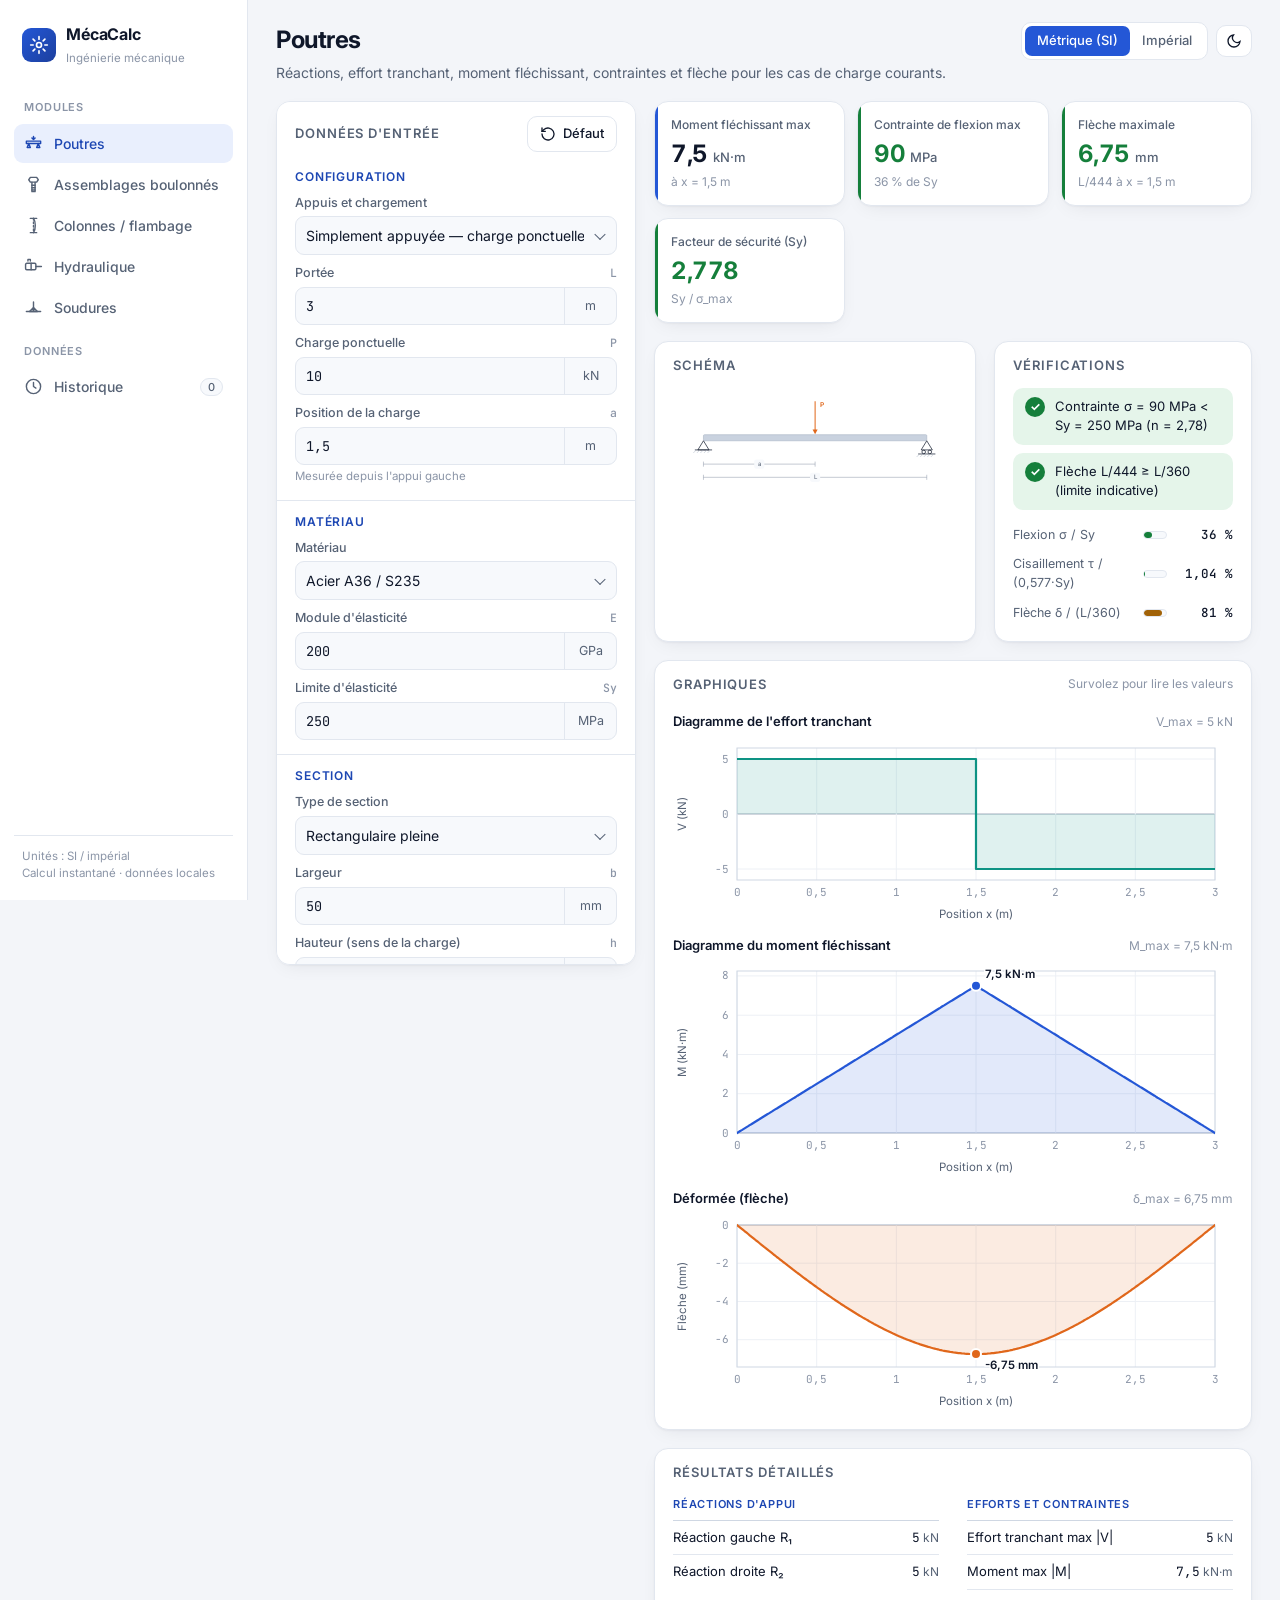
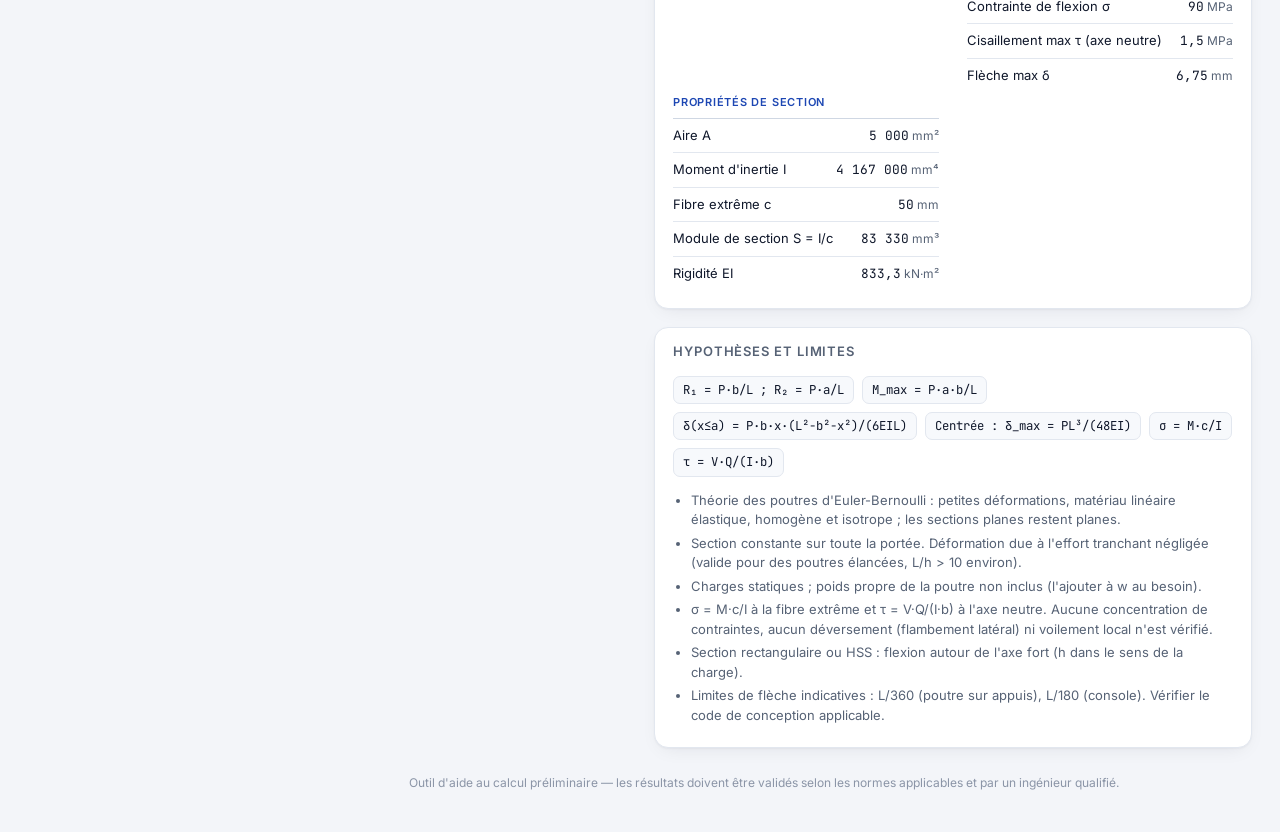
==== calculateur-mecanique/index.html @ 98b1b9cf "Ajoute MécaCalc : calculateur d'ingénierie mécanique tout-en-un Page HTML autonome avec cinq modules" ====
<!doctype html>
<html lang="fr">
<head>
<meta charset="utf-8">
<meta name="viewport" content="width=device-width,initial-scale=1">
<title>MécaCalc — Calculateur d'ingénierie mécanique</title>
<meta name="description" content="Calculateurs d'ingénierie mécanique : poutres, assemblages boulonnés, flambage, hydraulique et soudures.">
<link rel="preconnect" href="https://fonts.googleapis.com">
<link rel="preconnect" href="https://fonts.gstatic.com" crossorigin>
<link href="https://fonts.googleapis.com/css2?family=Inter:wght@400;500;600;700&family=JetBrains+Mono:wght@400;500&display=swap" rel="stylesheet">
<style>
:root{
  --bg:#f3f5f9; --panel:#ffffff; --panel2:#f7f9fc; --border:#e2e7ef; --border2:#cfd7e3;
  --text:#0f172a; --muted:#566275; --faint:#8b95a7;
  --accent:#2457d6; --accent-soft:#e9effd; --accent-text:#1d47b3;
  --c1:#2457d6; --c2:#e0671b; --c3:#0e9384; --c4:#8b5cf6;
  --ok:#157f3b; --ok-soft:#e5f5ea; --warn:#a16207; --warn-soft:#fdf4dc; --bad:#c62828; --bad-soft:#fdeaea;
  --grid:#edf0f5; --axis:#a3adbd; --steel:#c9d2df; --steel2:#aab5c6; --weld:#e0671b;
  --shadow:0 1px 2px rgba(15,23,42,.04),0 6px 20px -8px rgba(15,23,42,.10);
  --radius:14px;
  --mono:"JetBrains Mono",ui-monospace,SFMono-Regular,Menlo,Consolas,monospace;
  color-scheme:light;
}
@media (prefers-color-scheme:dark){
  :root:not([data-theme="light"]){
    --bg:#0c1118; --panel:#131a24; --panel2:#18212d; --border:#233041; --border2:#2f3e52;
    --text:#e6ebf2; --muted:#9aa7b8; --faint:#6d7a8c;
    --accent:#6f9bff; --accent-soft:#1b2a45; --accent-text:#9dbbff;
    --c1:#6f9bff; --c2:#ff9950; --c3:#34c6b2; --c4:#b69bff;
    --ok:#4ccf7c; --ok-soft:#12291c; --warn:#f2bf4a; --warn-soft:#2c2412; --bad:#ff6b6b; --bad-soft:#2f1618;
    --grid:#1e2835; --axis:#4a5a70; --steel:#3b4a5e; --steel2:#56677e; --weld:#ff9950;
    --shadow:0 1px 2px rgba(0,0,0,.3),0 8px 24px -10px rgba(0,0,0,.5);
    color-scheme:dark;
  }
}
:root[data-theme="dark"]{
  --bg:#0c1118; --panel:#131a24; --panel2:#18212d; --border:#233041; --border2:#2f3e52;
  --text:#e6ebf2; --muted:#9aa7b8; --faint:#6d7a8c;
  --accent:#6f9bff; --accent-soft:#1b2a45; --accent-text:#9dbbff;
  --c1:#6f9bff; --c2:#ff9950; --c3:#34c6b2; --c4:#b69bff;
  --ok:#4ccf7c; --ok-soft:#12291c; --warn:#f2bf4a; --warn-soft:#2c2412; --bad:#ff6b6b; --bad-soft:#2f1618;
  --grid:#1e2835; --axis:#4a5a70; --steel:#3b4a5e; --steel2:#56677e; --weld:#ff9950;
  --shadow:0 1px 2px rgba(0,0,0,.3),0 8px 24px -10px rgba(0,0,0,.5);
  color-scheme:dark;
}
*{box-sizing:border-box}
html,body{margin:0}
body{background:var(--bg);color:var(--text);font:14px/1.5 Inter,system-ui,-apple-system,"Segoe UI",Roboto,sans-serif;-webkit-font-smoothing:antialiased}
button,select,input{font:inherit;color:inherit}
sup{font-size:.7em;line-height:0}

/* ---------- Layout ---------- */
.app{display:grid;grid-template-columns:248px 1fr;min-height:100vh}
.side{position:sticky;top:0;height:100vh;display:flex;flex-direction:column;background:var(--panel);border-right:1px solid var(--border);padding:18px 14px}
.brand{display:flex;align-items:center;gap:10px;padding:4px 8px 18px}
.brand-logo{width:34px;height:34px;border-radius:9px;background:linear-gradient(135deg,var(--accent),#1c3f9e);display:grid;place-items:center;color:#fff;flex:none}
.brand b{display:block;font-size:16px;letter-spacing:-.01em}
.brand small{color:var(--faint);font-size:11.5px}
.nav{display:flex;flex-direction:column;gap:2px}
.nav-lbl{font-size:11px;font-weight:600;text-transform:uppercase;letter-spacing:.08em;color:var(--faint);padding:14px 10px 6px}
.nav button{display:flex;align-items:center;gap:11px;width:100%;border:0;background:none;padding:9px 10px;border-radius:9px;cursor:pointer;color:var(--muted);font-weight:500;text-align:left}
.nav button:hover{background:var(--panel2);color:var(--text)}
.nav button.on{background:var(--accent-soft);color:var(--accent-text)}
.nav button svg{flex:none;width:19px;height:19px}
.nav .badge{margin-left:auto;font-size:11px;background:var(--panel2);border:1px solid var(--border);border-radius:99px;padding:0 7px;color:var(--muted)}
.side-foot{margin-top:auto;padding:12px 8px 0;border-top:1px solid var(--border);font-size:11.5px;color:var(--faint)}

main{min-width:0;padding:22px 28px 40px}
.top{display:flex;align-items:flex-start;justify-content:space-between;gap:16px;margin-bottom:18px}
.top h1{margin:0;font-size:24px;letter-spacing:-.02em;font-weight:700}
.top p{margin:4px 0 0;color:var(--muted);max-width:720px}
.top-actions{display:flex;gap:8px;align-items:center;flex-wrap:wrap;justify-content:flex-end}
.seg{display:inline-flex;background:var(--panel);border:1px solid var(--border);border-radius:10px;padding:3px}
.seg button{border:0;background:none;padding:5px 12px;border-radius:7px;cursor:pointer;color:var(--muted);font-weight:500;font-size:13px}
.seg button.on{background:var(--accent);color:#fff}
.btn{display:inline-flex;align-items:center;gap:7px;border:1px solid var(--border);background:var(--panel);padding:7px 12px;border-radius:10px;cursor:pointer;font-weight:500;font-size:13px;white-space:nowrap}
.btn:hover{border-color:var(--border2);background:var(--panel2)}
.btn.primary{background:var(--accent);border-color:var(--accent);color:#fff}
.btn.primary:hover{filter:brightness(1.07)}
.btn.icon{padding:7px 9px}
.btn svg{width:16px;height:16px}

.layout{display:grid;grid-template-columns:minmax(300px,360px) minmax(0,1fr);gap:18px;align-items:start}
.col-in{position:sticky;top:18px}
.card{background:var(--panel);border:1px solid var(--border);border-radius:var(--radius);box-shadow:var(--shadow)}
.card-h{display:flex;align-items:center;justify-content:space-between;gap:10px;padding:14px 18px 0}
.card-h h3{margin:0;font-size:13px;text-transform:uppercase;letter-spacing:.07em;color:var(--muted);font-weight:600}
.card-b{padding:12px 18px 18px}
.stack{display:flex;flex-direction:column;gap:18px}

/* ---------- Inputs ---------- */
.inputs{max-height:calc(100vh - 36px);overflow:auto}
fieldset.grp{border:0;margin:0;padding:12px 18px 14px;border-top:1px solid var(--border)}
fieldset.grp:first-child{border-top:0}
fieldset.grp legend{float:left;width:100%;padding:0;margin:0 0 8px;font-size:12px;font-weight:600;color:var(--accent-text);text-transform:uppercase;letter-spacing:.07em}
fieldset.grp legend+*{clear:both}
.fld{display:block;margin-top:9px}
.fld .lbl{display:flex;justify-content:space-between;gap:8px;font-size:12.5px;color:var(--muted);margin-bottom:4px;font-weight:500}
.fld .sym{font-family:var(--mono);font-size:11.5px;color:var(--faint)}
.inp{display:flex;align-items:stretch;border:1px solid var(--border);border-radius:9px;background:var(--panel2);transition:border-color .12s,box-shadow .12s}
.inp:focus-within{border-color:var(--accent);box-shadow:0 0 0 3px var(--accent-soft);background:var(--panel)}
.inp.bad{border-color:var(--bad);box-shadow:0 0 0 3px var(--bad-soft)}
.inp input{flex:1;min-width:0;border:0;background:none;outline:0;padding:8px 10px;font-family:var(--mono);font-size:13.5px}
.inp .u{display:flex;align-items:center;padding:0 10px;color:var(--muted);font-size:12.5px;border-left:1px solid var(--border);white-space:nowrap;min-width:52px;justify-content:center}
.selw{position:relative}
.selw select{width:100%;appearance:none;border:1px solid var(--border);border-radius:9px;background:var(--panel2);padding:8px 32px 8px 10px;cursor:pointer;outline:0}
.selw select:focus{border-color:var(--accent);box-shadow:0 0 0 3px var(--accent-soft)}
.selw::after{content:"";position:absolute;right:13px;top:50%;width:7px;height:7px;border-right:1.6px solid var(--muted);border-bottom:1.6px solid var(--muted);transform:translateY(-70%) rotate(45deg);pointer-events:none}
.hint{display:block;font-size:11.5px;color:var(--faint);margin-top:3px}
.row2{display:grid;grid-template-columns:1fr 1fr;gap:0 10px}

/* ---------- Results ---------- */
.kpis{display:grid;grid-template-columns:repeat(auto-fit,minmax(170px,1fr));gap:12px}
.kpi{background:var(--panel);border:1px solid var(--border);border-radius:var(--radius);padding:14px 16px;box-shadow:var(--shadow);position:relative;overflow:hidden}
.kpi::before{content:"";position:absolute;left:0;top:0;bottom:0;width:3px;background:var(--accent)}
.kpi.ok::before{background:var(--ok)} .kpi.warn::before{background:var(--warn)} .kpi.bad::before{background:var(--bad)}
.kpi .kl{font-size:12px;color:var(--muted);font-weight:500}
.kpi .kv{font-size:24px;font-weight:700;letter-spacing:-.02em;margin-top:2px;font-variant-numeric:tabular-nums;white-space:nowrap}
.kpi .kv .ku{font-size:13px;font-weight:500;color:var(--muted);margin-left:5px;letter-spacing:0}
.kpi .ks{font-size:12px;color:var(--faint);margin-top:1px}
.kpi.ok .kv{color:var(--ok)} .kpi.warn .kv{color:var(--warn)} .kpi.bad .kv{color:var(--bad)}

.checks{display:flex;flex-direction:column;gap:8px}
.chk{display:flex;gap:10px;align-items:flex-start;padding:9px 12px;border-radius:10px;font-size:13px}
.chk .dot{flex:none;width:20px;height:20px;border-radius:50%;display:grid;place-items:center;color:#fff;font-size:12px;font-weight:700;margin-top:0}
.chk.ok{background:var(--ok-soft)} .chk.ok .dot{background:var(--ok)}
.chk.warn{background:var(--warn-soft)} .chk.warn .dot{background:var(--warn)}
.chk.bad{background:var(--bad-soft)} .chk.bad .dot{background:var(--bad)}
.chk.info{background:var(--accent-soft)} .chk.info .dot{background:var(--accent)}
.chk b{font-weight:600}

.util{display:flex;flex-direction:column;gap:11px;margin-top:4px}
.ut-row{display:grid;grid-template-columns:minmax(120px,1fr) 2fr 56px;gap:10px;align-items:center;font-size:12.5px}
.ut-row .ul{color:var(--muted)}
.ut-bar{height:8px;background:var(--panel2);border:1px solid var(--border);border-radius:99px;overflow:hidden;position:relative}
.ut-bar i{position:absolute;left:0;top:0;bottom:0;border-radius:99px;background:var(--ok)}
.ut-bar i.warn{background:var(--warn)} .ut-bar i.bad{background:var(--bad)}
.ut-row .uv{text-align:right;font-family:var(--mono);font-weight:500}

.grid2{display:grid;grid-template-columns:minmax(0,1.25fr) minmax(0,1fr);gap:18px}
.schem svg{width:100%;height:auto;display:block}
.sk-steel{fill:var(--steel);stroke:var(--steel2);stroke-width:1.2}
.sk-line{stroke:var(--text);stroke-width:1.4;fill:none}
.sk-thin{stroke:var(--muted);stroke-width:1;fill:none}
.sk-dim{stroke:var(--faint);stroke-width:1;fill:none}
.sk-load{stroke:var(--c2);stroke-width:2;fill:none}
.sk-loadf{fill:var(--c2)}
.sk-acc{stroke:var(--c1);stroke-width:2;fill:none}
.sk-weld{fill:var(--weld);fill-opacity:.85;stroke:var(--weld)}
.sk-txt{fill:var(--text);font-size:13px;font-family:Inter,system-ui,sans-serif}
.sk-txt.m{fill:var(--muted);font-size:12px}
.sk-txt.l{fill:var(--c2);font-weight:600}
.sk-bg{fill:var(--panel2)}
.sk-hatch{stroke:var(--steel2);stroke-width:1}
.sk-oil{fill:var(--c1);fill-opacity:.14}

table.dt{width:100%;border-collapse:collapse;font-size:13px}
table.dt td{padding:7px 0;border-bottom:1px solid var(--border)}
table.dt tr:last-child td{border-bottom:0}
table.dt td:last-child{text-align:right;font-family:var(--mono);font-size:12.8px;white-space:nowrap}
table.dt td .u{color:var(--muted);font-family:Inter,system-ui,sans-serif;font-size:12px;margin-left:3px}
table.dt td small{display:block;color:var(--faint);font-size:11.5px;font-family:Inter,system-ui,sans-serif}
table.dt .th td{padding-top:14px;font-size:11px;text-transform:uppercase;letter-spacing:.07em;color:var(--accent-text);font-weight:600;border-bottom:1px solid var(--border2)}
table.dt .th:first-child td{padding-top:2px}
.tables{display:grid;grid-template-columns:repeat(auto-fit,minmax(260px,1fr));gap:0 28px;align-items:start}
table.dt .th td{text-align:left;font-family:Inter,system-ui,sans-serif}

.charts{display:grid;grid-template-columns:1fr;gap:6px}
.chart-t{font-size:13px;font-weight:600;margin:6px 0 2px;display:flex;justify-content:space-between;gap:10px;align-items:baseline;flex-wrap:wrap}
.chart-t span{font-weight:400;color:var(--faint);font-size:12px}
.chart{position:relative;width:100%}
.chart svg{display:block;overflow:visible}
.chart .grid{stroke:var(--grid);stroke-width:1}
.chart .zero{stroke:var(--axis);stroke-width:1}
.chart .frame{stroke:var(--border2);fill:none}
.chart .tk{fill:var(--faint);font-size:11px;font-family:var(--mono)}
.chart .al{fill:var(--muted);font-size:11.5px}
.chart .ln{fill:none;stroke-width:2.2;stroke-linejoin:round;stroke-linecap:round}
.chart .ar{stroke:none;opacity:.13}
.chart .hl{stroke-width:1.3;stroke-dasharray:5 4;fill:none}
.chart .hlt{font-size:11px;font-weight:500}
.chart .mk{stroke:var(--panel);stroke-width:2}
.chart .mkt{font-size:11.5px;font-weight:600;fill:var(--text);paint-order:stroke;stroke:var(--panel);stroke-width:3px}
.chart .hov-x{stroke:var(--axis);stroke-width:1;stroke-dasharray:3 3;display:none}
.chart .hov-dot{stroke:var(--panel);stroke-width:2;display:none}
.chart .tip{position:absolute;pointer-events:none;background:var(--panel);border:1px solid var(--border2);box-shadow:var(--shadow);border-radius:9px;padding:7px 10px;font-size:12px;display:none;white-space:nowrap;z-index:5}
.chart .tip b{font-family:var(--mono);font-weight:500}
.chart .tip .sw{display:inline-block;width:9px;height:9px;border-radius:2px;margin-right:6px;vertical-align:-1px}
.legend{display:flex;gap:14px;flex-wrap:wrap;font-size:12px;color:var(--muted);margin:2px 0 0}
.legend i{display:inline-block;width:14px;height:3px;border-radius:2px;margin-right:6px;vertical-align:3px}
.legend i.d{background:none!important;border-top:2px dashed;height:0}

.notes{margin:0;padding-left:18px;color:var(--muted);font-size:13px}
.notes li{margin:4px 0}
.formulas{display:flex;flex-wrap:wrap;gap:8px;margin:2px 0 14px}
.formulas code{font-family:var(--mono);font-size:12.3px;background:var(--panel2);border:1px solid var(--border);padding:4px 9px;border-radius:7px}
.err{padding:14px 18px;border-radius:var(--radius);background:var(--bad-soft);color:var(--bad);border:1px solid var(--bad);font-weight:500}
.err ul{margin:4px 0 0;padding-left:18px;font-weight:400}

/* ---------- History ---------- */
.hist-tools{display:flex;gap:8px;flex-wrap:wrap;align-items:center;margin-bottom:14px}
.hist-tools .selw{min-width:200px}
.hist{display:flex;flex-direction:column;gap:10px}
.he{display:grid;grid-template-columns:auto 1fr auto;gap:14px;align-items:center;padding:14px 16px}
.he .tag{font-size:11.5px;font-weight:600;padding:4px 9px;border-radius:99px;background:var(--accent-soft);color:var(--accent-text);white-space:nowrap}
.he .when{font-size:12px;color:var(--faint)}
.he .sum{display:flex;flex-wrap:wrap;gap:4px 16px;font-size:12.8px;margin-top:3px}
.he .sum span{color:var(--muted)}
.he .sum b{font-family:var(--mono);font-weight:500;color:var(--text)}
.he .acts{display:flex;gap:6px}
.empty{text-align:center;padding:48px 20px;color:var(--muted)}
.empty svg{width:40px;height:40px;color:var(--faint);margin-bottom:8px}

.toast{position:fixed;bottom:22px;left:50%;transform:translate(-50%,20px);background:var(--text);color:var(--bg);padding:10px 16px;border-radius:10px;font-weight:500;opacity:0;transition:.2s;pointer-events:none;z-index:50;max-width:calc(100vw - 32px)}
.toast.on{opacity:1;transform:translate(-50%,0)}
.foot{margin-top:26px;font-size:12px;color:var(--faint);text-align:center}

/* ---------- Responsive ---------- */
@media (max-width:1180px){ .grid2{grid-template-columns:1fr} }
@media (max-width:980px){
  .layout{grid-template-columns:1fr}
  .col-in{position:static}
  .inputs{max-height:none}
}
@media (max-width:780px){
  .app{grid-template-columns:1fr}
  .side{position:sticky;top:0;height:auto;z-index:20;flex-direction:row;align-items:center;padding:8px 12px;gap:8px;border-right:0;border-bottom:1px solid var(--border);overflow-x:auto}
  .brand{padding:0 6px 0 0}
  .brand div{display:none}
  .nav{flex-direction:row}
  .nav-lbl,.side-foot{display:none}
  .nav button{padding:7px 10px;white-space:nowrap}
  main{padding:16px 16px 32px}
  .top{flex-direction:column}
  .top-actions{justify-content:flex-start}
  .top h1{font-size:20px}
  .kpi .kv{font-size:20px}
  .he{grid-template-columns:1fr}
  .ut-row{grid-template-columns:1fr 1.4fr 50px}
}
@media print{
  .side,.top-actions,.col-in .card-h .btn{display:none}
  .app{grid-template-columns:1fr} .layout{grid-template-columns:1fr} .col-in{position:static}
  .inputs{max-height:none}
  body{background:#fff}
}
</style>
</head>
<body>
<div class="app">
  <aside class="side">
    <div class="brand">
      <div class="brand-logo"><svg width="20" height="20" viewBox="0 0 24 24" fill="none" stroke="currentColor" stroke-width="2" stroke-linecap="round" stroke-linejoin="round"><circle cx="12" cy="12" r="3"/><path d="M12 2v3M12 19v3M4.9 4.9l2.1 2.1M17 17l2.1 2.1M2 12h3M19 12h3M4.9 19.1 7 17M17 7l2.1-2.1"/></svg></div>
      <div><b>MécaCalc</b><small>Ingénierie mécanique</small></div>
    </div>
    <nav class="nav" id="nav"></nav>
    <div class="side-foot">Unités : SI / impérial<br>Calcul instantané · données locales</div>
  </aside>
  <main>
    <header class="top">
      <div><h1 id="title"></h1><p id="desc"></p></div>
      <div class="top-actions">
        <div class="seg" id="units" role="group" aria-label="Système d'unités">
          <button data-u="si">Métrique (SI)</button><button data-u="imp">Impérial</button>
        </div>
        <button class="btn icon" id="theme" title="Changer de thème" aria-label="Changer de thème"><svg viewBox="0 0 24 24" fill="none" stroke="currentColor" stroke-width="2" stroke-linecap="round"><path d="M21 12.8A9 9 0 1 1 11.2 3a7 7 0 0 0 9.8 9.8z"/></svg></button>
      </div>
    </header>
    <section id="view"></section>
    <div class="foot">Outil d'aide au calcul préliminaire — les résultats doivent être validés selon les normes applicables et par un ingénieur qualifié.</div>
  </main>
</div>
<div class="toast" id="toast"></div>

<script>
'use strict';
/* =========================================================================
   Utilitaires
   ========================================================================= */
const $ = (s, r = document) => r.querySelector(s);
const PI = Math.PI;
const store = {
  get(k, d) { try { const v = localStorage.getItem(k); return v == null ? d : JSON.parse(v); } catch (e) { return d; } },
  set(k, v) { try { localStorage.setItem(k, JSON.stringify(v)); } catch (e) { /* stockage indisponible */ } }
};
const esc = s => String(s).replace(/[&<>"]/g, c => ({ '&': '&amp;', '<': '&lt;', '>': '&gt;', '"': '&quot;' }[c]));

/* Quantités : [libellé, facteur vers SI] */
const Q = {
  len:     { si: ['m', 1],          imp: ['ft', 0.3048] },
  dim:     { si: ['mm', 1e-3],      imp: ['in', 0.0254] },
  force:   { si: ['kN', 1e3],       imp: ['lbf', 4.4482216] },
  dload:   { si: ['kN/m', 1e3],     imp: ['lbf/ft', 14.593903] },
  mod:     { si: ['GPa', 1e9],      imp: ['ksi', 6894757.3] },
  stress:  { si: ['MPa', 1e6],      imp: ['ksi', 6894757.3] },
  inertia: { si: ['mm⁴', 1e-12],    imp: ['in⁴', 4.1623143e-7] },
  area:    { si: ['mm²', 1e-6],     imp: ['in²', 6.4516e-4] },
  secmod:  { si: ['mm³', 1e-9],     imp: ['in³', 1.6387064e-5] },
  moment:  { si: ['kN·m', 1e3],     imp: ['lbf·ft', 1.3558179] },
  torque:  { si: ['N·m', 1],        imp: ['lbf·ft', 1.3558179] },
  press:   { si: ['bar', 1e5],      imp: ['psi', 6894.7573] },
  flow:    { si: ['L/min', 1/60000], imp: ['gpm', 6.3090196e-5] },
  speed:   { si: ['mm/s', 1e-3],    imp: ['in/s', 0.0254] },
  power:   { si: ['kW', 1e3],       imp: ['hp', 745.69987] },
  vol:     { si: ['L', 1e-3],       imp: ['gal', 3.7854118e-3] },
  stiff:   { si: ['kN/mm', 1e6],    imp: ['lbf/in', 175.12685] },
  time:    { si: ['s', 1],          imp: ['s', 1] },
  pct:     { si: ['%', 0.01],       imp: ['%', 0.01] },
  none:    { si: ['', 1],           imp: ['', 1] }
};
let SYS = store.get('mc.units', 'si') === 'imp' ? 'imp' : 'si';
const unit = q => Q[q || 'none'][SYS][0];
const conv = (v, q) => v / Q[q || 'none'][SYS][1];

const nfCache = {};
const nf = sig => nfCache[sig] || (nfCache[sig] = new Intl.NumberFormat('fr-CA', { maximumSignificantDigits: sig }));
function fmtNum(v, sig = 4) {
  if (v == null || !isFinite(v)) return '—';
  const a = Math.abs(v);
  if (a !== 0 && (a < 1e-3 || a >= 1e9)) {
    const e = Math.floor(Math.log10(a));
    return nf(sig).format(v / Math.pow(10, e)) + ' × 10<sup>' + e + '</sup>';
  }
  return nf(sig).format(v);
}
const valHTML = (v, q) => typeof v === 'string' ? v : `${fmtNum(conv(v, q))}${unit(q) ? `<span class="u">${unit(q)}</span>` : ''}`;
const valTxt = (v, q) => typeof v === 'string' ? v : `${fmtNum(conv(v, q)).replace(/<\/?sup>/g, '').replace(' × 10', 'e')} ${unit(q)}`.trim();
function dispVal(v, q) {
  if (v == null || !isFinite(v)) return '';
  return String(parseFloat(conv(v, q).toPrecision(6))).replace('.', ',');
}
const tone = (ratio) => ratio < 0.8 ? 'ok' : ratio <= 1 ? 'warn' : 'bad';     // utilisation
const sfTone = (sf, target = 1.5) => sf >= target ? 'ok' : sf >= 1 ? 'warn' : 'bad'; // facteur de sécurité
function toast(msg) {
  const t = $('#toast'); t.textContent = msg; t.classList.add('on');
  clearTimeout(toast._t); toast._t = setTimeout(() => t.classList.remove('on'), 2200);
}
function bisect(f, lo, hi, it = 80) { // f croissante ou décroissante, racine de f = 0
  let flo = f(lo);
  for (let i = 0; i < it; i++) { const mid = Math.sqrt(lo * hi); const fm = f(mid); if ((fm > 0) === (flo > 0)) { lo = mid; flo = fm; } else hi = mid; }
  return Math.sqrt(lo * hi);
}

/* =========================================================================
   Graphiques SVG (sans dépendance)
   ========================================================================= */
let clipId = 0;
function niceStep(r, n) {
  if (!(r > 0)) return 1;
  const raw = r / n, mag = Math.pow(10, Math.floor(Math.log10(raw))), f = raw / mag;
  return (f < 1.5 ? 1 : f < 3 ? 2 : f < 7 ? 5 : 10) * mag;
}
function tickFmt(v, step) {
  const dec = Math.max(0, Math.min(8, -Math.floor(Math.log10(step) + 1e-9)));
  if (Math.abs(v) < step * 1e-6) v = 0;
  return new Intl.NumberFormat('fr-CA', { maximumFractionDigits: dec }).format(v);
}
function chart(host, o) {
  host._o = o; drawChart(host);
  if (!host._ro && window.ResizeObserver) {
    let w = host.clientWidth;
    host._ro = new ResizeObserver(() => { if (Math.abs(host.clientWidth - w) > 2) { w = host.clientWidth; drawChart(host); } });
    host._ro.observe(host);
  }
}
function drawChart(host) {
  const o = host._o; if (!o) return;
  const W = Math.max(280, Math.floor(host.clientWidth || 600)), H = o.height || 230;
  const m = { l: 64, r: 18, t: 14, b: 44 }, pw = W - m.l - m.r, ph = H - m.t - m.b;
  let x0 = Infinity, x1 = -Infinity, y0 = Infinity, y1 = -Infinity;
  const acc = (x, y) => {
    if (isFinite(x)) { x0 = Math.min(x0, x); x1 = Math.max(x1, x); }
    if (isFinite(y)) { y0 = Math.min(y0, y); y1 = Math.max(y1, y); }
  };
  o.series.forEach(s => s.x.forEach((x, i) => { if (isFinite(s.y[i])) acc(x, s.y[i]); }));
  (o.markers || []).forEach(p => acc(p.x, p.y));
  (o.hlines || []).forEach(h => acc(NaN, h.y));
  if (o.yZero) { y0 = Math.min(y0, 0); y1 = Math.max(y1, 0); }
  if (o.xMin != null) x0 = o.xMin; if (o.xMax != null) x1 = o.xMax;
  if (o.yMin != null) y0 = o.yMin; if (o.yMax != null) y1 = o.yMax;
  if (!isFinite(x0)) { x0 = 0; x1 = 1; }
  if (!isFinite(y0)) { y0 = 0; y1 = 1; }
  if (x1 - x0 <= 0) x1 = x0 + 1;
  if (y1 - y0 <= Math.abs(y1) * 1e-9 + 1e-300) { const d = Math.abs(y1) || 1; y0 -= d * .5; y1 += d * .5; }
  const yr = y1 - y0;
  if (o.yMax == null && y1 !== 0) y1 += yr * .1;
  if (o.yMin == null && y0 !== 0) y0 -= yr * .1;
  const X = x => m.l + (x - x0) / (x1 - x0) * pw, Y = y => m.t + (y1 - y) / (y1 - y0) * ph;
  const cid = 'cp' + (++clipId);
  let g = `<svg width="${W}" height="${H}" viewBox="0 0 ${W} ${H}" role="img" aria-label="${esc(o.title || 'Graphique')}"><defs><clipPath id="${cid}"><rect x="${m.l}" y="${m.t - 2}" width="${pw}" height="${ph + 4}"/></clipPath></defs>`;
  const ys = niceStep(y1 - y0, Math.max(3, Math.round(ph / 42)));
  for (let v = Math.ceil(y0 / ys) * ys; v <= y1 + ys * 1e-9; v += ys) {
    const yy = Y(v).toFixed(1);
    g += `<line class="${Math.abs(v) < ys * 1e-6 ? 'zero' : 'grid'}" x1="${m.l}" x2="${m.l + pw}" y1="${yy}" y2="${yy}"/><text class="tk" x="${m.l - 8}" y="${yy}" dy="3.5" text-anchor="end">${tickFmt(v, ys)}</text>`;
  }
  const xs = niceStep(x1 - x0, Math.max(3, Math.round(pw / 90)));
  for (let v = Math.ceil(x0 / xs) * xs; v <= x1 + xs * 1e-9; v += xs) {
    const xx = X(v).toFixed(1);
    g += `<line class="grid" x1="${xx}" x2="${xx}" y1="${m.t}" y2="${m.t + ph}"/><text class="tk" x="${xx}" y="${m.t + ph + 16}" text-anchor="middle">${tickFmt(v, xs)}</text>`;
  }
  g += `<rect class="frame" x="${m.l}" y="${m.t}" width="${pw}" height="${ph}"/>`;
  g += `<text class="al" x="${m.l + pw / 2}" y="${H - 6}" text-anchor="middle">${esc(o.xLabel || '')}</text>`;
  g += `<text class="al" transform="translate(13 ${m.t + ph / 2}) rotate(-90)" text-anchor="middle">${esc(o.yLabel || '')}</text>`;
  g += `<g clip-path="url(#${cid})">`;
  const yb = Math.min(Math.max(Y(0), m.t), m.t + ph);
  o.series.forEach(s => {
    let d = '', pen = false, segs = [], cur = [];
    s.x.forEach((x, i) => {
      const y = s.y[i];
      if (!isFinite(y) || !isFinite(x)) { pen = false; if (cur.length) { segs.push(cur); cur = []; } return; }
      const px = X(x).toFixed(1), py = Y(y).toFixed(1);
      d += (pen ? 'L' : 'M') + px + ' ' + py; pen = true; cur.push([px, py]);
    });
    if (cur.length) segs.push(cur);
    if (s.area) segs.forEach(sg => { g += `<path class="ar" style="fill:${s.color}" d="M${sg[0][0]} ${yb}L${sg.map(p => p.join(' ')).join('L')}L${sg[sg.length - 1][0]} ${yb}Z"/>`; });
    g += `<path class="ln" style="stroke:${s.color}${s.dash ? ';stroke-dasharray:6 5;stroke-width:1.7' : ''}" d="${d}"/>`;
  });
  (o.hlines || []).forEach(h => {
    const yy = Y(h.y).toFixed(1);
    g += `<line class="hl" style="stroke:${h.color}" x1="${m.l}" x2="${m.l + pw}" y1="${yy}" y2="${yy}"/><text class="hlt" style="fill:${h.color}" x="${m.l + pw - 6}" y="${yy}" dy="-5" text-anchor="end">${esc(h.label || '')}</text>`;
  });
  (o.vlines || []).forEach(h => {
    const xx = X(h.x).toFixed(1);
    g += `<line class="hl" style="stroke:${h.color}" x1="${xx}" x2="${xx}" y1="${m.t}" y2="${m.t + ph}"/><text class="hlt" style="fill:${h.color}" x="${xx}" y="${m.t + 12}" dx="5">${esc(h.label || '')}</text>`;
  });
  g += `</g>`;
  (o.markers || []).forEach(p => {
    if (!isFinite(p.x) || !isFinite(p.y)) return;
    const px = X(p.x), py = Y(p.y), right = px > m.l + pw * .7;
    g += `<circle class="mk" cx="${px.toFixed(1)}" cy="${py.toFixed(1)}" r="5" style="fill:${p.color || 'var(--text)'}"/>`;
    if (p.label) g += `<text class="mkt" x="${px.toFixed(1)}" y="${py.toFixed(1)}" dx="${right ? -9 : 9}" dy="${p.below ? 15 : -8}" text-anchor="${right ? 'end' : 'start'}">${esc(p.label)}</text>`;
  });
  g += `<line class="hov-x" y1="${m.t}" y2="${m.t + ph}"/>`;
  o.series.forEach(s => { g += `<circle class="hov-dot" r="4.5" style="fill:${s.color}"/>`; });
  g += `<rect class="hov" x="${m.l}" y="${m.t}" width="${pw}" height="${ph}" fill="transparent"/></svg>`;
  let legend = '';
  if (o.series.length > 1 || (o.hlines || []).length) {
    legend = '<div class="legend">' + o.series.map(s => `<span><i class="${s.dash ? 'd' : ''}" style="background:${s.color};border-color:${s.color}"></i>${esc(s.name)}</span>`).join('') +
      (o.hlines || []).map(h => `<span><i class="d" style="border-color:${h.color}"></i>${esc(h.label)}</span>`).join('') + '</div>';
  }
  host.innerHTML = legend + g + '<div class="tip"></div>';
  const svg = host.querySelector('svg'), tip = host.querySelector('.tip'), hx = svg.querySelector('.hov-x'), dots = svg.querySelectorAll('.hov-dot');
  const ov = svg.querySelector('.hov');
  ov.addEventListener('pointermove', e => {
    const r = svg.getBoundingClientRect(), px = e.clientX - r.left, xv = x0 + (px - m.l) / pw * (x1 - x0);
    let rows = [], xs0 = null;
    o.series.forEach((s, k) => {
      if (s.noHover) { dots[k].style.display = 'none'; return; }
      let bi = -1, bd = Infinity;
      for (let i = 0; i < s.x.length; i++) { if (!isFinite(s.y[i])) continue; const d = Math.abs(s.x[i] - xv); if (d < bd) { bd = d; bi = i; } }
      if (bi < 0 || bd > (x1 - x0) * .05) { dots[k].style.display = 'none'; return; }
      dots[k].style.display = 'block'; dots[k].setAttribute('cx', X(s.x[bi])); dots[k].setAttribute('cy', Y(s.y[bi]));
      if (xs0 == null) xs0 = s.x[bi];
      rows.push(`<div><span class="sw" style="background:${s.color}"></span>${esc(s.name)} : <b>${fmtNum(s.y[bi])}</b> ${esc(s.unit || '')}</div>`);
    });
    if (!rows.length) { tip.style.display = 'none'; hx.style.display = 'none'; return; }
    hx.style.display = 'block'; hx.setAttribute('x1', X(xs0)); hx.setAttribute('x2', X(xs0));
    tip.innerHTML = `<div style="color:var(--faint);margin-bottom:2px">${esc(o.xName || 'x')} = <b>${fmtNum(xs0)}</b> ${esc(o.xUnit || '')}</div>` + rows.join('');
    tip.style.display = 'block';
    const tw = tip.offsetWidth, legendH = svg.offsetTop;
    tip.style.left = (px + 14 + tw > W ? px - tw - 14 : px + 14) + 'px';
    tip.style.top = (legendH + m.t + 4) + 'px';
  });
  ov.addEventListener('pointerleave', () => { tip.style.display = 'none'; hx.style.display = 'none'; dots.forEach(d => d.style.display = 'none'); });
}
const linspace = (a, b, n) => Array.from({ length: n + 1 }, (_, i) => a + (b - a) * i / n);

/* =========================================================================
   Données communes : matériaux et sections
   ========================================================================= */
const MATS = {
  a36:   { n: 'Acier A36 / S235',            E: 200e9,  Sy: 250e6, Su: 400e6 },
  s355:  { n: 'Acier A572 Gr.50 / S355',     E: 200e9,  Sy: 345e6, Su: 450e6 },
  c1045: { n: 'Acier AISI 1045 étiré à froid', E: 205e9, Sy: 530e6, Su: 625e6 },
  ss304: { n: 'Inox 304 (recuit)',           E: 193e9,  Sy: 215e6, Su: 505e6 },
  al6061:{ n: 'Aluminium 6061-T6',           E: 68.9e9, Sy: 276e6, Su: 310e6 },
  ti64:  { n: 'Titane Ti-6Al-4V',            E: 114e9,  Sy: 880e6, Su: 950e6 },
  custom:{ n: 'Personnalisé' }
};
const matOpts = Object.entries(MATS).map(([k, m]) => [k, m.n]);
const matChange = (s, v) => { const m = MATS[v]; if (m && m.E) { s.E = m.E; s.Sy = m.Sy; if ('Su' in s) s.Su = m.Su; } };

function secFields(mode, d) {
  const isSec = (...k) => s => k.includes(s.sec);
  const f = [
    { id: 'sec', type: 'sel', label: 'Type de section', def: d.sec, opts: [['rect', 'Rectangulaire pleine'], ['circ', 'Circulaire pleine'], ['tube', 'Tube rond'], ['rhs', 'Tube rectangulaire (HSS)'], ['custom', 'Propriétés personnalisées']] },
    { id: 'b', label: 'Largeur', sym: 'b', q: 'dim', def: d.b, when: isSec('rect', 'rhs') },
    { id: 'h', label: mode === 'beam' ? 'Hauteur (sens de la charge)' : 'Hauteur', sym: 'h', q: 'dim', def: d.h, when: isSec('rect', 'rhs') },
    { id: 't', label: 'Épaisseur de paroi', sym: 't', q: 'dim', def: d.t, when: isSec('rhs') },
    { id: 'D', label: 'Diamètre extérieur', sym: 'D', q: 'dim', def: d.D, when: isSec('circ', 'tube') },
    { id: 'di', label: 'Diamètre intérieur', sym: 'd', q: 'dim', def: d.di, when: isSec('tube') },
    { id: 'Ic', label: mode === 'beam' ? 'Moment d\'inertie' : 'Moment d\'inertie minimal', sym: 'I', q: 'inertia', def: d.Ic, when: isSec('custom') }
  ];
  if (mode === 'beam') f.push({ id: 'cc', label: 'Distance à la fibre extrême', sym: 'c', q: 'dim', def: d.cc, when: isSec('custom') });
  else f.push({ id: 'Ac', label: 'Aire de la section', sym: 'A', q: 'area', def: d.Ac, when: isSec('custom') });
  return f;
}
function secProps(s) {
  const r = { A: NaN, I: NaN, Imin: NaN, c: NaN, Q: NaN, bw: NaN, err: null };
  switch (s.sec) {
    case 'rect': {
      const { b, h } = s; if (!(b > 0 && h > 0)) { r.err = 'Les dimensions b et h doivent être positives.'; break; }
      Object.assign(r, { A: b * h, I: b * h ** 3 / 12, Imin: Math.min(b * h ** 3, h * b ** 3) / 12, c: h / 2, Q: b * h * h / 8, bw: b }); break;
    }
    case 'circ': {
      const D = s.D; if (!(D > 0)) { r.err = 'Le diamètre D doit être positif.'; break; }
      const I = PI * D ** 4 / 64; Object.assign(r, { A: PI * D * D / 4, I, Imin: I, c: D / 2, Q: D ** 3 / 12, bw: D }); break;
    }
    case 'tube': {
      const { D, di } = s; if (!(D > 0 && di >= 0 && di < D)) { r.err = 'Le tube exige 0 ≤ d < D.'; break; }
      const I = PI * (D ** 4 - di ** 4) / 64; Object.assign(r, { A: PI * (D * D - di * di) / 4, I, Imin: I, c: D / 2, Q: (D ** 3 - di ** 3) / 12, bw: D - di }); break;
    }
    case 'rhs': {
      const { b, h, t } = s; if (!(b > 0 && h > 0 && t > 0 && 2 * t < Math.min(b, h))) { r.err = 'Le tube rectangulaire exige 0 < 2t < min(b, h).'; break; }
      const bi = b - 2 * t, hi = h - 2 * t, I = (b * h ** 3 - bi * hi ** 3) / 12, Iy = (h * b ** 3 - hi * bi ** 3) / 12;
      Object.assign(r, { A: b * h - bi * hi, I, Imin: Math.min(I, Iy), c: h / 2, Q: (b * h * h - bi * hi * hi) / 8, bw: 2 * t }); break;
    }
    case 'custom': {
      const I = s.Ic; if (!(I > 0)) { r.err = 'Le moment d\'inertie doit être positif.'; break; }
      r.I = r.Imin = I; r.c = s.cc; r.A = s.Ac;
      if ('cc' in s && !(s.cc > 0)) r.err = 'La distance c doit être positive.';
      if ('Ac' in s && !(s.Ac > 0)) r.err = 'L\'aire A doit être positive.';
      break;
    }
  }
  return r;
}

/* =========================================================================
   Schémas
   ========================================================================= */
function arrowDown(x, y1, y2, cls = 'sk-load') {
  return `<line class="${cls}" x1="${x}" y1="${y1}" x2="${x}" y2="${y2 - 7}"/><path class="sk-loadf" d="M${x - 5} ${y2 - 9}L${x + 5} ${y2 - 9}L${x} ${y2}Z"/>`;
}
function dimH(x1, x2, y, label) {
  return `<line class="sk-dim" x1="${x1}" y1="${y}" x2="${x2}" y2="${y}"/><line class="sk-dim" x1="${x1}" y1="${y - 5}" x2="${x1}" y2="${y + 5}"/><line class="sk-dim" x1="${x2}" y1="${y - 5}" x2="${x2}" y2="${y + 5}"/>` +
    `<rect class="sk-bg" x="${(x1 + x2) / 2 - label.length * 4 - 6}" y="${y - 9}" width="${label.length * 8 + 12}" height="18" rx="4"/><text class="sk-txt m" x="${(x1 + x2) / 2}" y="${y + 4}" text-anchor="middle">${label}</text>`;
}
function wall(x, y1, y2, side) { // side: -1 mur à gauche, +1 à droite
  let s = `<line class="sk-line" x1="${x}" y1="${y1}" x2="${x}" y2="${y2}"/>`;
  for (let y = y1 + 4; y <= y2; y += 9) s += `<line class="sk-hatch" x1="${x}" y1="${y}" x2="${x + side * 10}" y2="${y - 9}"/>`;
  return s;
}
function pinSup(x, y, roller) {
  let s = `<path class="sk-line" d="M${x} ${y}L${x - 11} ${y + 18}L${x + 11} ${y + 18}Z"/>`;
  if (roller) s += `<circle class="sk-line" cx="${x - 6}" cy="${y + 22}" r="3.5"/><circle class="sk-line" cx="${x + 6}" cy="${y + 22}" r="3.5"/>`;
  const gy = y + (roller ? 26 : 18);
  s += `<line class="sk-line" x1="${x - 17}" y1="${gy}" x2="${x + 17}" y2="${gy}"/>`;
  for (let i = -14; i <= 14; i += 7) s += `<line class="sk-hatch" x1="${x + i}" y1="${gy}" x2="${x + i - 6}" y2="${gy + 6}"/>`;
  return s;
}

/* =========================================================================
   Module 1 — Poutres
   ========================================================================= */
const BEAM_CASES = [
  ['ss_point', 'Simplement appuyée — charge ponctuelle'],
  ['ss_udl', 'Simplement appuyée — charge répartie'],
  ['cant_point', 'Console (encastrée) — charge ponctuelle'],
  ['cant_udl', 'Console (encastrée) — charge répartie'],
  ['ff_udl', 'Bi-encastrée — charge répartie']
];
const isPoint = s => s.case.endsWith('point');
function beamSVG(s) {
  const x0 = 60, x1 = 500, y = 92, L = s.L;
  let g = `<svg viewBox="0 0 560 190" aria-label="Schéma de la poutre">`;
  g += `<rect class="sk-steel" x="${x0}" y="${y}" width="${x1 - x0}" height="12" rx="2"/>`;
  if (s.case.startsWith('ss')) g += pinSup(x0, y + 12) + pinSup(x1, y + 12, true);
  else if (s.case.startsWith('cant')) g += wall(x0, y - 36, y + 48, -1);
  else g += wall(x0, y - 36, y + 48, -1) + wall(x1, y - 36, y + 48, 1);
  if (isPoint(s)) {
    const a = Math.min(Math.max(s.a / L, 0), 1), xp = x0 + a * (x1 - x0);
    g += arrowDown(xp, 26, y - 1) + `<text class="sk-txt l" x="${xp + 9}" y="38">P</text>`;
    g += dimH(x0, xp, 150, 'a');
  } else {
    g += `<line class="sk-load" x1="${x0}" y1="46" x2="${x1}" y2="46"/>`;
    for (let i = 0; i <= 16; i++) g += arrowDown(x0 + i * (x1 - x0) / 16, 46, y - 1);
    g += `<text class="sk-txt l" x="${(x0 + x1) / 2}" y="36" text-anchor="middle">w</text>`;
  }
  g += dimH(x0, x1, 176, 'L');
  return g + '</svg>';
}
const MOD_BEAM = {
  id: 'beam', name: 'Poutres',
  desc: 'Réactions, effort tranchant, moment fléchissant, contraintes et flèche pour les cas de charge courants.',
  icon: '<path d="M3 9h18v3H3z"/><path d="M6 12l-2 5h4zM18 12l-2 5h4z"/><path d="M12 3v4m-2-2 2 2 2-2"/>',
  groups: [
    { title: 'Configuration', fields: [
      { id: 'case', type: 'sel', label: 'Appuis et chargement', def: 'ss_point', opts: BEAM_CASES,
        onChange: s => { if (s.case === 'cant_point') s.a = s.L; else if (s.case === 'ss_point') s.a = s.L / 2; } },
      { id: 'L', label: 'Portée', sym: 'L', q: 'len', def: 3 },
      { id: 'P', label: 'Charge ponctuelle', sym: 'P', q: 'force', def: 10e3, when: isPoint },
      { id: 'a', label: 'Position de la charge', sym: 'a', q: 'len', def: 1.5, when: isPoint, hint: s => s.case === 'cant_point' ? 'Mesurée depuis l\'encastrement' : 'Mesurée depuis l\'appui gauche' },
      { id: 'w', label: 'Charge répartie', sym: 'w', q: 'dload', def: 5e3, when: s => !isPoint(s) }
    ] },
    { title: 'Matériau', fields: [
      { id: 'mat', type: 'sel', label: 'Matériau', def: 'a36', opts: matOpts, onChange: matChange },
      { id: 'E', label: 'Module d\'élasticité', sym: 'E', q: 'mod', def: 200e9, custom: 'mat' },
      { id: 'Sy', label: 'Limite d\'élasticité', sym: 'Sy', q: 'stress', def: 250e6, custom: 'mat' }
    ] },
    { title: 'Section', fields: secFields('beam', { sec: 'rect', b: .05, h: .1, t: .005, D: .08, di: .06, Ic: 4.1667e-6, cc: .05 }) }
  ],
  notes: [
    'Théorie des poutres d\'Euler-Bernoulli : petites déformations, matériau linéaire élastique, homogène et isotrope ; les sections planes restent planes.',
    'Section constante sur toute la portée. Déformation due à l\'effort tranchant négligée (valide pour des poutres élancées, L/h > 10 environ).',
    'Charges statiques ; poids propre de la poutre non inclus (l\'ajouter à w au besoin).',
    'σ = M·c/I à la fibre extrême et τ = V·Q/(I·b) à l\'axe neutre. Aucune concentration de contraintes, aucun déversement (flambement latéral) ni voilement local n\'est vérifié.',
    'Section rectangulaire ou HSS : flexion autour de l\'axe fort (h dans le sens de la charge).',
    'Limites de flèche indicatives : L/360 (poutre sur appuis), L/180 (console). Vérifier le code de conception applicable.'
  ],
  compute(s) {
    const R = newRes(), { L, E, Sy } = s, sec = secProps(s), pt = isPoint(s), P = s.P, w = s.w, a = s.a;
    if (!(L > 0)) R.errors.push('La portée L doit être positive.');
    if (!(E > 0)) R.errors.push('Le module E doit être positif.');
    if (sec.err) R.errors.push(sec.err);
    if (pt && !(a >= 0 && a <= L)) R.errors.push('La position a doit être comprise entre 0 et L.');
    if (pt && !isFinite(P)) R.errors.push('Charge P invalide.');
    if (!pt && !isFinite(w)) R.errors.push('Charge w invalide.');
    if (R.errors.length) return R;
    const I = sec.I, EI = E * I;
    let fV, fM, fY, reac = [], forms = [];
    switch (s.case) {
      case 'ss_point': {
        const b = L - a, R1 = P * b / L, R2 = P * a / L;
        fV = x => x < a ? R1 : R1 - P;
        fM = x => x <= a ? R1 * x : R1 * x - P * (x - a);
        fY = x => x <= a ? P * b * x * (L * L - b * b - x * x) / (6 * EI * L) : P * a * (L - x) * (2 * L * x - x * x - a * a) / (6 * EI * L);
        reac = [['Réaction gauche R₁', R1, 'force'], ['Réaction droite R₂', R2, 'force']];
        forms = ['R₁ = P·b/L ; R₂ = P·a/L', 'M_max = P·a·b/L', 'δ(x≤a) = P·b·x·(L²−b²−x²)/(6EIL)', 'Centrée : δ_max = PL³/(48EI)'];
        break;
      }
      case 'ss_udl': {
        const R1 = w * L / 2;
        fV = x => w * (L / 2 - x); fM = x => w * x * (L - x) / 2; fY = x => w * x * (L ** 3 - 2 * L * x * x + x ** 3) / (24 * EI);
        reac = [['Réaction gauche R₁', R1, 'force'], ['Réaction droite R₂', R1, 'force']];
        forms = ['R = wL/2', 'M_max = wL²/8', 'δ_max = 5wL⁴/(384EI)'];
        break;
      }
      case 'cant_point': {
        fV = x => x < a ? P : 0; fM = x => x < a ? -P * (a - x) : 0;
        fY = x => x <= a ? P * x * x * (3 * a - x) / (6 * EI) : P * a * a * (3 * x - a) / (6 * EI);
        reac = [['Réaction à l\'encastrement R', P, 'force'], ['Moment d\'encastrement M_A', -P * a, 'moment']];
        forms = ['R = P ; M_A = −P·a', 'δ(x≤a) = P·x²·(3a−x)/(6EI)', 'En bout : δ_max = PL³/(3EI)'];
        break;
      }
      case 'cant_udl': {
        fV = x => w * (L - x); fM = x => -w * (L - x) ** 2 / 2; fY = x => w * x * x * (6 * L * L - 4 * L * x + x * x) / (24 * EI);
        reac = [['Réaction à l\'encastrement R', w * L, 'force'], ['Moment d\'encastrement M_A', -w * L * L / 2, 'moment']];
        forms = ['R = wL ; M_A = −wL²/2', 'δ_max = wL⁴/(8EI)'];
        break;
      }
      case 'ff_udl': {
        fV = x => w * (L / 2 - x); fM = x => w * (6 * L * x - 6 * x * x - L * L) / 12; fY = x => w * x * x * (L - x) ** 2 / (24 * EI);
        reac = [['Réactions R₁ = R₂', w * L / 2, 'force'], ['Moments d\'encastrement', -w * L * L / 12, 'moment'], ['Moment à mi-portée', w * L * L / 24, 'moment']];
        forms = ['R = wL/2 ; M_appuis = −wL²/12', 'M_centre = wL²/24', 'δ_max = wL⁴/(384EI)'];
        break;
      }
    }
    forms.push('σ = M·c/I', 'τ = V·Q/(I·b)');
    let xs = linspace(0, L, 300);
    if (pt && a > 0 && a < L && !xs.includes(a)) { xs.push(a); xs.sort((p, q) => p - q); }
    const Vx = [], Vy = [], Mx = [], My = [], Yy = [];
    let Mmax = 0, xM = 0, Ymax = 0, xY = 0, Vmax = 0;
    for (const x of xs) {
      const m = fM(x), y = fY(x);
      Mx.push(x); My.push(m); Yy.push(y);
      if (Math.abs(m) > Math.abs(Mmax) + 1e-12) { Mmax = m; xM = x; }
      if (Math.abs(y) > Math.abs(Ymax)) { Ymax = y; xY = x; }
      if (pt && x === a && a > 0 && a < L) { Vx.push(x, x); Vy.push(fV(x - 1e-9 * L), fV(x + 1e-9 * L)); }
      else { Vx.push(x); Vy.push(fV(x)); }
    }
    Vy.forEach(v => { if (Math.abs(v) > Math.abs(Vmax)) Vmax = v; });
    const sigma = Math.abs(Mmax) * sec.c / I;
    const tau = isFinite(sec.Q) ? Math.abs(Vmax) * sec.Q / (I * sec.bw) : NaN;
    const SF = Sy / sigma, ratio = L / Math.abs(Ymax), lim = s.case.startsWith('cant') ? 180 : 360;
    R.kpis = [
      { label: 'Moment fléchissant max', v: Math.abs(Mmax), q: 'moment', sub: `à x = ${valTxt(xM, 'len')}` },
      { label: 'Contrainte de flexion max', v: sigma, q: 'stress', tone: tone(sigma / Sy), sub: `${fmtNum(sigma / Sy * 100, 3)} % de Sy` },
      { label: 'Flèche maximale', v: Math.abs(Ymax), q: 'dim', tone: ratio >= lim ? 'ok' : 'warn', sub: `L/${fmtNum(ratio, 3)} à x = ${valTxt(xY, 'len')}` },
      { label: 'Facteur de sécurité (Sy)', v: SF, q: 'none', tone: sfTone(SF), sub: 'Sy / σ_max' }
    ];
    R.checks.push(sigma < Sy ? { s: SF >= 1.5 ? 'ok' : 'warn', t: `Contrainte σ = ${valTxt(sigma, 'stress')} ${sigma < Sy ? '<' : '≥'} Sy = ${valTxt(Sy, 'stress')} (n = ${fmtNum(SF, 3)})` } : { s: 'bad', t: `Plastification : σ = ${valTxt(sigma, 'stress')} ≥ Sy = ${valTxt(Sy, 'stress')}` });
    R.checks.push({ s: ratio >= lim ? 'ok' : 'warn', t: `Flèche L/${fmtNum(ratio, 3)} ${ratio >= lim ? '≥' : '<'} L/${lim} (limite indicative)` });
    if (Math.abs(Ymax) > L / 20) R.checks.push({ s: 'warn', t: 'Flèche > L/20 : l\'hypothèse des petites déformations n\'est plus valable.' });
    if ((s.sec === 'rect' || s.sec === 'rhs') && L / s.h < 10) R.checks.push({ s: 'info', t: 'Poutre courte (L/h < 10) : la déformation d\'effort tranchant peut devenir significative.' });
    R.util = [{ label: 'Flexion σ / Sy', r: sigma / Sy }, { label: `Flèche δ / (L/${lim})`, r: Math.abs(Ymax) / (L / lim) }];
    if (isFinite(tau)) R.util.splice(1, 0, { label: 'Cisaillement τ / (0,577·Sy)', r: tau / (0.577 * Sy) });
    R.tables = [
      { title: 'Réactions d\'appui', rows: reac },
      { title: 'Efforts et contraintes', rows: [
        ['Effort tranchant max |V|', Math.abs(Vmax), 'force'], ['Moment max |M|', Math.abs(Mmax), 'moment'],
        ['Contrainte de flexion σ', sigma, 'stress'], ['Cisaillement max τ (axe neutre)', isFinite(tau) ? tau : 'n.d.', 'stress'],
        ['Flèche max δ', Math.abs(Ymax), 'dim']] },
      { title: 'Propriétés de section', rows: [
        ['Aire A', isFinite(sec.A) ? sec.A : 'n.d.', 'area'], ['Moment d\'inertie I', I, 'inertia'], ['Fibre extrême c', sec.c, 'dim'],
        ['Module de section S = I/c', I / sec.c, 'secmod'],
        ['Rigidité EI', SYS === 'si' ? `${fmtNum(E * I / 1e3)}<span class="u">kN·m²</span>` : `${fmtNum(E * I / (4.4482216 * 0.0254 * 0.0254))}<span class="u">lbf·in²</span>`, null]] }
    ];
    R.formulas = forms;
    R.schematic = beamSVG(s);
    const cx = x => conv(x, 'len');
    R.charts = [
      { title: 'Diagramme de l\'effort tranchant', sub: `V_max = ${valTxt(Math.abs(Vmax), 'force')}`, o: { height: 190, xLabel: `Position x (${unit('len')})`, xName: 'x', xUnit: unit('len'), yLabel: `V (${unit('force')})`, yZero: true,
        series: [{ name: 'V', unit: unit('force'), color: 'var(--c3)', area: true, x: Vx.map(cx), y: Vy.map(v => conv(v, 'force')) }] } },
      { title: 'Diagramme du moment fléchissant', sub: `M_max = ${valTxt(Math.abs(Mmax), 'moment')}`, o: { height: 220, xLabel: `Position x (${unit('len')})`, xName: 'x', xUnit: unit('len'), yLabel: `M (${unit('moment')})`, yZero: true,
        series: [{ name: 'M', unit: unit('moment'), color: 'var(--c1)', area: true, x: Mx.map(cx), y: My.map(v => conv(v, 'moment')) }],
        markers: [{ x: cx(xM), y: conv(Mmax, 'moment'), color: 'var(--c1)', label: `${fmtNum(conv(Mmax, 'moment'))} ${unit('moment')}`, below: Mmax < 0 }] } },
      { title: 'Déformée (flèche)', sub: `δ_max = ${valTxt(Math.abs(Ymax), 'dim')}`, o: { height: 200, xLabel: `Position x (${unit('len')})`, xName: 'x', xUnit: unit('len'), yLabel: `Flèche (${unit('dim')})`, yZero: true,
        series: [{ name: 'Flèche', unit: unit('dim'), color: 'var(--c2)', area: true, x: Mx.map(cx), y: Yy.map(v => -conv(v, 'dim')) }],
        markers: [{ x: cx(xY), y: -conv(Ymax, 'dim'), color: 'var(--c2)', label: `${fmtNum(-conv(Ymax, 'dim'))} ${unit('dim')}`, below: true }] } }
    ];
    R.summary = [
      { l: 'Cas', t: BEAM_CASES.find(c => c[0] === s.case)[1] },
      { l: 'L', v: L, q: 'len' }, pt ? { l: 'P', v: P, q: 'force' } : { l: 'w', v: w, q: 'dload' },
      { l: 'M_max', v: Math.abs(Mmax), q: 'moment' }, { l: 'σ_max', v: sigma, q: 'stress' }, { l: 'δ_max', v: Math.abs(Ymax), q: 'dim' }, { l: 'n', v: SF, q: 'none' }
    ];
    return R;
  }
};

/* =========================================================================
   Module 2 — Assemblages boulonnés
   ========================================================================= */
const BOLTS = {
  iso: [['M5', 5, .8, 14.2], ['M6', 6, 1, 20.1], ['M8', 8, 1.25, 36.6], ['M10', 10, 1.5, 58], ['M12', 12, 1.75, 84.3], ['M14', 14, 2, 115], ['M16', 16, 2, 157], ['M20', 20, 2.5, 245], ['M24', 24, 3, 353], ['M30', 30, 3.5, 561], ['M36', 36, 4, 817]]
    .map(([n, d, p, At]) => ({ n, d: d * 1e-3, pitch: `pas ${String(p).replace('.', ',')} mm`, At: At * 1e-6 })),
  unc: [['1/4"-20', .25, 20, .0318], ['5/16"-18', .3125, 18, .0524], ['3/8"-16', .375, 16, .0775], ['7/16"-14', .4375, 14, .1063], ['1/2"-13', .5, 13, .1419], ['9/16"-12', .5625, 12, .182], ['5/8"-11', .625, 11, .226], ['3/4"-10', .75, 10, .334], ['7/8"-9', .875, 9, .462], ['1"-8', 1, 8, .606], ['1-1/4"-7', 1.25, 7, .969], ['1-1/2"-6', 1.5, 6, 1.405]]
    .map(([n, d, tpi, At]) => ({ n, d: d * .0254, pitch: `${tpi} filets/po`, At: At * 6.4516e-4 }))
};
const GRADES = { iso: [['4.6', 'Classe 4.6'], ['5.8', 'Classe 5.8'], ['8.8', 'Classe 8.8'], ['10.9', 'Classe 10.9'], ['12.9', 'Classe 12.9']], unc: [['2', 'SAE Grade 2'], ['5', 'SAE Grade 5'], ['8', 'SAE Grade 8']] };
function boltGrade(std, g, d) {
  let T, f;
  if (std === 'iso') {
    f = 1e6;
    T = { '4.6': [225, 240, 400], '5.8': [380, 420, 520], '8.8': d <= 16.01e-3 ? [580, 640, 800] : [600, 660, 830], '10.9': [830, 940, 1040], '12.9': [970, 1100, 1220] }[g];
  } else {
    f = 6894757.3; const dIn = d / .0254;
    T = g === '2' ? (dIn <= .751 ? [55, 57, 74] : [33, 36, 60]) : g === '5' ? (dIn <= 1.001 ? [85, 92, 120] : [74, 81, 105]) : [120, 130, 150];
  }
  return { Sp: T[0] * f, Sy: T[1] * f, Su: T[2] * f };
}
const MEMB = { steel: { n: 'Acier', E: 206.8e9, A: .78715, B: .62873 }, alu: { n: 'Aluminium', E: 71e9, A: .79670, B: .63816 }, ci: { n: 'Fonte grise', E: 100e9, A: .77871, B: .61616 }, cu: { n: 'Cuivre', E: 118.6e9, A: .79568, B: .63553 } };
const boltOf = s => BOLTS[s.std].find(b => b.n === s.size) || BOLTS[s.std][4];
function boltSVG(s) {
  let g = `<svg viewBox="0 0 340 210" aria-label="Schéma de l'assemblage boulonné">`;
  g += `<rect class="sk-steel" x="40" y="60" width="260" height="42"/><rect class="sk-steel" x="40" y="102" width="260" height="42"/>`;
  g += `<rect class="sk-bg" x="156" y="60" width="28" height="84"/>`;
  g += `<rect class="sk-steel" x="160" y="44" width="20" height="120" style="fill:var(--steel2)"/>`;
  g += `<rect class="sk-steel" x="140" y="40" width="60" height="20" rx="3" style="fill:var(--steel2)"/><rect class="sk-steel" x="140" y="144" width="60" height="20" rx="3" style="fill:var(--steel2)"/>`;
  for (let y = 150; y < 176; y += 5) g += `<line class="sk-thin" x1="160" x2="180" y1="${y}" y2="${y + 3}"/>`;
  g += `<line class="sk-load" x1="170" y1="36" x2="170" y2="8"/><path class="sk-loadf" d="M165 14L175 14L170 4Z"/><text class="sk-txt l" x="180" y="18">P (traction)</text>`;
  g += `<line class="sk-load" x1="170" y1="168" x2="170" y2="196"/><path class="sk-loadf" d="M165 190L175 190L170 200Z"/>`;
  g += `<line class="sk-load" x1="300" y1="81" x2="328" y2="81"/><path class="sk-loadf" d="M322 76L322 86L332 81Z"/><line class="sk-load" x1="40" y1="123" x2="12" y2="123"/><path class="sk-loadf" d="M18 118L18 128L8 123Z"/><text class="sk-txt l" x="318" y="70">V</text>`;
  g += `<line class="sk-dim" x1="220" y1="60" x2="220" y2="144"/><line class="sk-dim" x1="214" y1="60" x2="226" y2="60"/><line class="sk-dim" x1="214" y1="144" x2="226" y2="144"/><text class="sk-txt m" x="228" y="106">l (serrage)</text>`;
  g += `<text class="sk-txt m" x="60" y="190">${esc(boltOf(s).n)} · ${esc((GRADES[s.std].find(x => x[0] === s.grade) || ['', ''])[1])}</text>`;
  return g + '</svg>';
}
const MOD_BOLT = {
  id: 'bolt', name: 'Assemblages boulonnés',
  desc: 'Précharge, couple de serrage, rigidité du joint, charge dans le boulon et vérification en traction, séparation, glissement et cisaillement.',
  icon: '<path d="M8 3h8l2 3-2 3H8L6 6z"/><path d="M10 9v12h4V9"/><path d="M10 13h4M10 16h4M10 19h4"/>',
  groups: [
    { title: 'Boulon', fields: [
      { id: 'std', type: 'sel', label: 'Norme de filetage', def: 'iso', opts: [['iso', 'ISO métrique (gros pas)'], ['unc', 'Unifié UNC (pouces)']],
        onChange: s => { if (s.std === 'iso') { s.size = 'M12'; s.grade = '8.8'; } else { s.size = '1/2"-13'; s.grade = '5'; } } },
      { id: 'size', type: 'sel', label: 'Diamètre nominal', def: 'M12', opts: s => BOLTS[s.std].map(b => [b.n, `${b.n} — ${b.pitch}`]) },
      { id: 'grade', type: 'sel', label: 'Classe de résistance', def: '8.8', opts: s => GRADES[s.std] },
      { id: 'shank', type: 'sel', label: 'Tige dans la zone serrée', def: 'thread', opts: [['thread', 'Entièrement filetée'], ['smooth', 'Fût lisse (non fileté)']] },
      { id: 'Eb', label: 'Module du boulon', sym: 'Eb', q: 'mod', def: 206.8e9 }
    ] },
    { title: 'Assemblage', fields: [
      { id: 'grip', label: 'Longueur de serrage', sym: 'l', q: 'dim', def: .03, hint: 'Épaisseur totale des pièces serrées' },
      { id: 'memb', type: 'sel', label: 'Matériau des pièces', def: 'steel', opts: Object.entries(MEMB).map(([k, m]) => [k, m.n]) },
      { id: 'nb', label: 'Nombre de boulons', sym: 'n', q: 'none', def: 4 },
      { id: 'mu', label: 'Coefficient de frottement des surfaces', sym: 'μ', q: 'none', def: .2, hint: '0,2 acier propre ; 0,33–0,5 surfaces préparées (grenaillées)' },
      { id: 'plane', type: 'sel', label: 'Plan de cisaillement', def: 'thread', opts: [['thread', 'Dans le filetage (At)'], ['shank', 'Dans le fût (Ad)']] }
    ] },
    { title: 'Serrage', fields: [
      { id: 'pre', label: 'Précharge (% de la charge d\'épreuve)', sym: 'Fi/Fp', q: 'pct', def: .75, hint: '75 % assemblage démontable ; 90 % permanent' },
      { id: 'K', label: 'Facteur de couple', sym: 'K', q: 'none', def: .2, hint: '0,20 non lubrifié ; 0,15–0,18 lubrifié ; 0,12 bisulfure' }
    ] },
    { title: 'Chargement total', fields: [
      { id: 'Fa', label: 'Effort axial (traction)', sym: 'P_tot', q: 'force', def: 20e3 },
      { id: 'Fv', label: 'Effort de cisaillement', sym: 'V_tot', q: 'force', def: 10e3 }
    ] }
  ],
  notes: [
    'Méthode de Shigley (Budynas & Nisbett) : F_b = F_i + C·P, F_m = F_i − (1−C)·P, C = k_b/(k_b + k_m).',
    'Rigidité des pièces k_m selon Wileman et al. : k_m = E·d·A·exp(B·d/l), pièces d\'un même matériau. Rigidité du boulon : k_b = A·E_b/l avec A = At (fileté) ou Ad (fût lisse).',
    'Charge d\'épreuve Fp = Sp·At ; précharge F_i = (Fi/Fp)·Fp. Couple T = K·F_i·d : la dispersion réelle de la précharge au couple est de ±25 à 30 %.',
    'Charges réparties également entre les boulons, axiales et centrées : effet de levier (prying), moments et excentricités non pris en compte.',
    'Si le frottement μ·F_m est insuffisant, le cisaillement est repris par le boulon (τ = V/A). La contrainte combinée de von Mises σ_vm = √(σ² + 3τ²) est calculée de façon conservatrice.',
    'Non vérifiés : fatigue, arrachement du filetage/taraudage, pression de matage sous tête, relaxation et effets thermiques.'
  ],
  compute(s) {
    const R = newRes(), bt = boltOf(s), { d, At } = bt, Ad = PI * d * d / 4, gr = boltGrade(s.std, s.grade, d), mb = MEMB[s.memb];
    const n = Math.round(s.nb), l = s.grip;
    if (!(n >= 1)) R.errors.push('Le nombre de boulons doit être ≥ 1.');
    if (!(l > 0)) R.errors.push('La longueur de serrage doit être positive.');
    if (!(s.Eb > 0)) R.errors.push('Le module du boulon doit être positif.');
    if (!(s.pre > 0 && s.pre <= 1)) R.errors.push('La précharge doit être comprise entre 0 et 100 % de Fp.');
    if (!(s.Fa >= 0) || !(s.Fv >= 0)) R.errors.push('Les efforts doivent être positifs ou nuls.');
    if (R.errors.length) return R;
    const Fp = gr.Sp * At, Fi = s.pre * Fp, T = s.K * Fi * d;
    const kb = (s.shank === 'smooth' ? Ad : At) * s.Eb / l;
    const km = mb.E * d * mb.A * Math.exp(mb.B * d / l);
    const C = kb / (kb + km);
    const P = s.Fa / n, V = s.Fv / n, P0 = Fi / (1 - C);
    const Fb = P < P0 ? Fi + C * P : P, Fm = Math.max(Fi - (1 - C) * P, 0);
    const sb = Fb / At, nL = P > 0 ? (Fp - Fi) / (C * P) : Infinity, n0 = P > 0 ? P0 / P : Infinity;
    const Rslip = s.mu * Fm, slipOK = V <= Rslip, nSlip = V > 0 ? Rslip / V : Infinity;
    const As = s.plane === 'shank' ? Ad : At, tau = V / As, svm = Math.sqrt(sb * sb + 3 * tau * tau), nY = gr.Sy / svm;
    R.kpis = [
      { label: 'Précharge F_i', v: Fi, q: 'force', sub: `${fmtNum(s.pre * 100, 3)} % de Fp = ${valTxt(Fp, 'force')}` },
      { label: 'Couple de serrage', v: T, q: 'torque', sub: `K = ${fmtNum(s.K, 3)}` },
      { label: 'Contrainte dans le boulon', v: sb, q: 'stress', tone: tone(sb / gr.Sp), sub: `${fmtNum(sb / gr.Sp * 100, 3)} % de Sp` },
      { label: 'Facteur de sécurité (von Mises)', v: nY, q: 'none', tone: sfTone(nY, 1.2), sub: 'Sy / σ_vm' }
    ];
    R.checks.push(nL >= 1 ? { s: nL >= 1.5 ? 'ok' : 'warn', t: `Charge d'épreuve : facteur de charge n_L = ${isFinite(nL) ? fmtNum(nL, 3) : '∞'} (F_b ≤ Fp)` } : { s: 'bad', t: `Charge d'épreuve dépassée : F_b = ${valTxt(Fb, 'force')} > Fp = ${valTxt(Fp, 'force')}` });
    R.checks.push(n0 > 1 ? { s: n0 >= 1.5 ? 'ok' : 'warn', t: `Pas de séparation du joint : n₀ = ${isFinite(n0) ? fmtNum(n0, 3) : '∞'} (P₀ = ${valTxt(P0, 'force')} par boulon)` } : { s: 'bad', t: `Séparation du joint : P = ${valTxt(P, 'force')} ≥ P₀ = ${valTxt(P0, 'force')}` });
    if (V > 0) R.checks.push(slipOK ? { s: nSlip >= 1.3 ? 'ok' : 'warn', t: `Pas de glissement : μ·F_m = ${valTxt(Rslip, 'force')} ≥ V = ${valTxt(V, 'force')} (n = ${fmtNum(nSlip, 3)})` } : { s: 'warn', t: `Glissement : μ·F_m = ${valTxt(Rslip, 'force')} < V = ${valTxt(V, 'force')} — le boulon travaille en cisaillement` });
    R.checks.push({ s: sfTone(nY, 1.2), t: `Von Mises σ_vm = ${valTxt(svm, 'stress')} vs Sy = ${valTxt(gr.Sy, 'stress')} (n = ${fmtNum(nY, 3)})` });
    R.util = [{ label: 'F_b / Fp (épreuve)', r: Fb / Fp }, { label: 'P / P₀ (séparation)', r: P / P0 }];
    if (V > 0) R.util.push({ label: 'V / μ·F_m (glissement)', r: Rslip > 0 ? V / Rslip : Infinity });
    R.util.push({ label: 'σ_vm / Sy', r: svm / gr.Sy });
    R.tables = [
      { title: 'Boulon', rows: [['Diamètre nominal d', d, 'dim'], ['Section résistante At', At, 'area'], ['Section du fût Ad', Ad, 'area'],
        ['Résistance d\'épreuve Sp', gr.Sp, 'stress'], ['Limite élastique Sy', gr.Sy, 'stress'], ['Résistance ultime Su', gr.Su, 'stress'], ['Charge d\'épreuve Fp', Fp, 'force']] },
      { title: 'Rigidités', rows: [['Rigidité du boulon k_b', kb, 'stiff'], ['Rigidité des pièces k_m', km, 'stiff'], ['Constante du joint C', C, 'none'], ['Module des pièces E_m', mb.E, 'mod']] },
      { title: 'Par boulon', rows: [['Effort axial P', P, 'force'], ['Effort de cisaillement V', V, 'force'], ['Effort dans le boulon F_b', Fb, 'force'],
        ['Effort de serrage résiduel F_m', Fm, 'force'], ['Contrainte de précharge F_i/At', Fi / At, 'stress'], ['Contrainte axiale σ = F_b/At', sb, 'stress'],
        ['Cisaillement τ = V/A', tau, 'stress'], ['Von Mises σ_vm', svm, 'stress'], ['Charge de séparation P₀', P0, 'force']] }
    ];
    R.formulas = ['Fi = (Fi/Fp)·Sp·At', 'T = K·Fi·d', 'C = kb/(kb+km)', 'Fb = Fi + C·P', 'n_L = (Sp·At − Fi)/(C·P)', 'n₀ = Fi/(P·(1−C))', 'σ_vm = √(σ² + 3τ²)'];
    R.schematic = boltSVG(s);
    const xmax = Math.max(P0 * 1.35, P * 1.2), xs = linspace(0, xmax, 200);
    const cf = v => conv(v, 'force');
    R.charts = [{ title: 'Diagramme de l\'assemblage (par boulon)', sub: 'Efforts en fonction de la charge extérieure P', o: {
      height: 250, xLabel: `Charge extérieure P (${unit('force')})`, xName: 'P', xUnit: unit('force'), yLabel: `Effort (${unit('force')})`, yZero: true,
      series: [
        { name: 'Effort dans le boulon F_b', unit: unit('force'), color: 'var(--c1)', x: xs.map(cf), y: xs.map(p => cf(p < P0 ? Fi + C * p : p)) },
        { name: 'Serrage des pièces F_m', unit: unit('force'), color: 'var(--c3)', x: xs.map(cf), y: xs.map(p => cf(Math.max(Fi - (1 - C) * p, 0))) }],
      hlines: [{ y: cf(Fp), label: 'Charge d\'épreuve Fp', color: 'var(--bad)' }],
      vlines: [{ x: cf(P0), label: 'Séparation P₀', color: 'var(--faint)' }],
      markers: [{ x: cf(P), y: cf(Fb), color: 'var(--c1)', label: 'Point de fonctionnement' }] } }];
    R.summary = [{ l: 'Boulon', t: `${bt.n} ${(GRADES[s.std].find(x => x[0] === s.grade) || ['', ''])[1]}` }, { l: 'n', v: n, q: 'none' }, { l: 'Fi', v: Fi, q: 'force' },
      { l: 'T', v: T, q: 'torque' }, { l: 'σb', v: sb, q: 'stress' }, { l: 'n_vm', v: nY, q: 'none' }];
    return R;
  }
};

/* =========================================================================
   Module 3 — Colonnes / flambage
   ========================================================================= */
const ENDS = {
  pp: { n: 'Rotulé – rotulé', th: 1, rec: 1 },
  fp: { n: 'Encastré – rotulé', th: .699, rec: .8 },
  ff: { n: 'Encastré – encastré', th: .5, rec: .65 },
  fl: { n: 'Encastré – libre (mât)', th: 2, rec: 2.1 },
  fg: { n: 'Encastré – guidé (translation libre)', th: 1, rec: 1.2 }
};
const Kof = s => s.kmode === 'custom' ? s.K : ENDS[s.ends][s.kmode];
function modeShape(e, t) { // t de 0 (bas) à 1 (haut) → déplacement latéral normalisé
  switch (e) {
    case 'pp': return Math.sin(PI * t);
    case 'fl': return 1 - Math.cos(PI * t / 2);
    case 'ff': return (1 - Math.cos(2 * PI * t)) / 2;
    case 'fg': return (1 - Math.cos(PI * t)) / 2;
    case 'fp': { const k = 4.4934; return (Math.sin(k * t) - k * t + k * (1 - Math.cos(k * t))) / 6.0; }
  }
  return 0;
}
function colSVG(s) {
  const top = 26, bot = 214, x = 110, e = s.ends;
  let g = `<svg viewBox="0 0 260 240" aria-label="Schéma de la colonne">`;
  g += `<line class="sk-thin" x1="${x}" y1="${top}" x2="${x}" y2="${bot}" style="stroke-dasharray:4 4"/>`;
  let d = '';
  for (let i = 0; i <= 40; i++) { const t = i / 40; d += (i ? 'L' : 'M') + (x + 34 * modeShape(e, t)).toFixed(1) + ' ' + (bot - t * (bot - top)).toFixed(1); }
  g += `<path class="sk-acc" d="${d}" style="stroke-width:7;stroke:var(--steel2);opacity:.9"/><path class="sk-acc" d="${d}" style="stroke-width:1.6"/>`;
  g += `<line class="sk-line" x1="${x - 34}" y1="${bot}" x2="${x + 34}" y2="${bot}"/>`;
  for (let i = -30; i <= 30; i += 8) g += `<line class="sk-hatch" x1="${x + i}" y1="${bot}" x2="${x + i - 7}" y2="${bot + 8}"/>`;
  if (e === 'pp') g += `<circle class="sk-line" cx="${x}" cy="${bot - 5}" r="5" style="fill:var(--panel)"/>`;
  const xt = x + 34 * modeShape(e, 1);
  if (e === 'pp' || e === 'fp') g += `<circle class="sk-line" cx="${xt}" cy="${top + 5}" r="5" style="fill:var(--panel)"/><line class="sk-line" x1="${xt - 20}" y1="${top - 1}" x2="${xt + 20}" y2="${top - 1}"/>`;
  if (e === 'ff' || e === 'fg') { g += `<line class="sk-line" x1="${xt - 30}" y1="${top}" x2="${xt + 30}" y2="${top}"/>`; for (let i = -26; i <= 30; i += 8) g += `<line class="sk-hatch" x1="${xt + i}" y1="${top}" x2="${xt + i - 7}" y2="${top - 8}"/>`; }
  g += `<line class="sk-load" x1="${xt}" y1="${top - 24}" x2="${xt}" y2="${top - 6}"/><path class="sk-loadf" d="M${xt - 5} ${top - 10}L${xt + 5} ${top - 10}L${xt} ${top - 2}Z"/><text class="sk-txt l" x="${xt + 10}" y="${top - 10}">P</text>`;
  g += `<text class="sk-txt m" x="170" y="100">K = ${fmtNum(Kof(s), 3)}</text><text class="sk-txt m" x="170" y="120">Le = K·L</text><text class="sk-txt m" x="170" y="140">${esc(ENDS[e].n.split(' (')[0])}</text>`;
  return g + '</svg>';
}
const MOD_COL = {
  id: 'col', name: 'Colonnes / flambage',
  desc: 'Charge critique de flambage d\'Euler (et de Johnson pour les colonnes intermédiaires) selon les conditions d\'appui.',
  icon: '<path d="M8 3h8M8 21h8"/><path d="M12 3c3 4 3 14 0 18"/><path d="M12 3v18" stroke-dasharray="2 2.5"/>',
  groups: [
    { title: 'Géométrie et appuis', fields: [
      { id: 'L', label: 'Longueur de la colonne', sym: 'L', q: 'len', def: 2 },
      { id: 'ends', type: 'sel', label: 'Conditions d\'appui', def: 'pp', opts: Object.entries(ENDS).map(([k, e]) => [k, e.n]) },
      { id: 'kmode', type: 'sel', label: 'Coefficient de longueur effective K', def: 'rec', opts: [['rec', 'Valeur de conception recommandée'], ['th', 'Valeur théorique'], ['custom', 'Personnalisé']] },
      { id: 'K', label: 'Coefficient K', sym: 'K', q: 'none', def: 1, when: s => s.kmode === 'custom' }
    ] },
    { title: 'Matériau', fields: [
      { id: 'mat', type: 'sel', label: 'Matériau', def: 'a36', opts: matOpts, onChange: matChange },
      { id: 'E', label: 'Module d\'élasticité', sym: 'E', q: 'mod', def: 200e9, custom: 'mat' },
      { id: 'Sy', label: 'Limite d\'élasticité', sym: 'Sy', q: 'stress', def: 250e6, custom: 'mat' }
    ] },
    { title: 'Section', fields: secFields('col', { sec: 'tube', b: .05, h: .05, t: .004, D: .06, di: .05, Ic: 5.208e-7, Ac: 2.5e-3 }) },
    { title: 'Chargement', fields: [
      { id: 'P', label: 'Charge axiale appliquée', sym: 'P', q: 'force', def: 50e3 },
      { id: 'nd', label: 'Facteur de sécurité visé', sym: 'n_d', q: 'none', def: 2.5 }
    ] }
  ],
  notes: [
    'Euler (colonnes longues) : P_cr = π²·E·I/(K·L)², valable pour un élancement λ = K·L/r ≥ λ_c = √(2π²E/Sy).',
    'Johnson (colonnes intermédiaires, λ < λ_c) : P_cr = A·[Sy − (Sy·λ/2π)²/E]. Euler n\'est alors pas conservateur.',
    'Colonne idéalement droite, chargée axialement et de façon centrée ; matériau élastique, section constante. Imperfections, excentricités et contraintes résiduelles non incluses (les normes AISC/CSA/EC3 appliquent des courbes réduites).',
    'Le flambage se produit autour de l\'axe de plus faible inertie (I_min). Flambage local des parois minces et flambage en torsion non vérifiés.',
    'Valeurs de K recommandées d\'après AISC (commentaire, tableau C-A-7.1) : les encastrements réels ne sont jamais parfaits.',
    'Facteurs de sécurité usuels : 2 à 3 pour les structures, davantage pour les tiges de vérins ou en présence de chocs.'
  ],
  compute(s) {
    const R = newRes(), sec = secProps(s), K = Kof(s), { L, E, Sy, P } = s;
    if (!(L > 0)) R.errors.push('La longueur L doit être positive.');
    if (!(K > 0)) R.errors.push('Le coefficient K doit être positif.');
    if (!(E > 0 && Sy > 0)) R.errors.push('E et Sy doivent être positifs.');
    if (sec.err) R.errors.push(sec.err);
    if (!(P >= 0)) R.errors.push('La charge P doit être positive ou nulle.');
    if (R.errors.length) return R;
    const A = sec.A, I = sec.Imin, Le = K * L, r = Math.sqrt(I / A), lam = Le / r, lamC = Math.sqrt(2 * PI * PI * E / Sy);
    const PcrE = PI * PI * E * I / (Le * Le), PcrJ = A * (Sy - Math.pow(Sy * lam / (2 * PI), 2) / E);
    const euler = lam >= lamC, Pcr = euler ? PcrE : PcrJ, scr = Pcr / A, SF = P > 0 ? Pcr / P : Infinity, Pall = Pcr / s.nd, sig = P / A;
    R.kpis = [
      { label: 'Charge critique P_cr', v: Pcr, q: 'force', sub: euler ? 'Formule d\'Euler' : 'Formule de Johnson' },
      { label: 'Facteur de sécurité', v: SF, q: 'none', tone: sfTone(SF, s.nd), sub: `P_cr / P (visé : ${fmtNum(s.nd, 3)})` },
      { label: 'Élancement λ', v: lam, q: 'none', sub: `λ_c = ${fmtNum(lamC, 4)} → ${euler ? 'colonne longue' : 'colonne intermédiaire'}` },
      { label: 'Charge admissible', v: Pall, q: 'force', tone: P <= Pall ? 'ok' : 'bad', sub: `P_cr / ${fmtNum(s.nd, 3)}` }
    ];
    R.checks.push(SF >= s.nd ? { s: 'ok', t: `P = ${valTxt(P, 'force')} ≤ P_adm = ${valTxt(Pall, 'force')}` } : { s: SF >= 1 ? 'warn' : 'bad', t: SF >= 1 ? `Facteur de sécurité ${fmtNum(SF, 3)} inférieur à la cible ${fmtNum(s.nd, 3)}` : `Flambage : P = ${valTxt(P, 'force')} > P_cr = ${valTxt(Pcr, 'force')}` });
    R.checks.push(sig < Sy ? { s: 'ok', t: `Compression simple σ = P/A = ${valTxt(sig, 'stress')} < Sy` } : { s: 'bad', t: `Écrasement : σ = P/A = ${valTxt(sig, 'stress')} ≥ Sy` });
    R.checks.push(euler ? { s: 'info', t: `Colonne longue (λ ≥ λ_c) : la formule d'Euler s'applique.` } : { s: 'info', t: `Colonne intermédiaire (λ < λ_c) : Johnson retenu. Euler donnerait ${valTxt(PcrE, 'force')} (non conservateur).` });
    if (lam < 20) R.checks.push({ s: 'info', t: 'Colonne très courte (λ < 20) : la résistance est gouvernée par l\'écrasement plutôt que par le flambage.' });
    R.util = [{ label: 'P / P_adm', r: P / Pall }, { label: 'P / P_cr', r: P / Pcr }, { label: 'σ / Sy', r: sig / Sy }];
    R.tables = [
      { title: 'Section', rows: [['Aire A', A, 'area'], ['Inertie minimale I_min', I, 'inertia'], ['Rayon de giration r', r, 'dim']] },
      { title: 'Flambage', rows: [['Coefficient K', K, 'none'], ['Longueur effective Le', Le, 'len'], ['Élancement λ = Le/r', lam, 'none'], ['Élancement de transition λ_c', lamC, 'none'],
        ['P_cr Euler', PcrE, 'force'], ['P_cr Johnson', lam < lamC ? PcrJ : 'n.a.', 'force'], ['Contrainte critique σ_cr', scr, 'stress'], ['Contrainte appliquée σ = P/A', sig, 'stress']] }
    ];
    R.formulas = ['P_cr = π²EI/(KL)²', 'λ = KL/r, r = √(I/A)', 'λ_c = √(2π²E/Sy)', 'Johnson : P_cr = A[Sy − (Sy·λ/2π)²/E]'];
    R.schematic = colSVG(s);
    const lmax = Math.max(2.4 * lamC, 1.25 * lam), ls = linspace(1, lmax, 300), cs = v => conv(v, 'stress'), ymax = cs(Sy * 1.25);
    R.charts = [{ title: 'Contrainte critique en fonction de l\'élancement', sub: 'Courbes d\'Euler et de Johnson', o: {
      height: 270, xLabel: 'Élancement λ = K·L/r', xName: 'λ', xUnit: '', yLabel: `σ_cr (${unit('stress')})`, yMin: 0, yMax: ymax,
      series: [
        { name: 'Euler', unit: unit('stress'), color: 'var(--c1)', x: ls, y: ls.map(l => { const v = cs(PI * PI * E / (l * l)); return v <= ymax ? v : NaN; }) },
        { name: 'Johnson', unit: unit('stress'), color: 'var(--c2)', x: ls, y: ls.map(l => l <= lamC ? cs(Sy - Math.pow(Sy * l / (2 * PI), 2) / E) : NaN) },
        { name: 'Euler (non applicable)', unit: unit('stress'), color: 'var(--c1)', dash: true, noHover: true, x: ls, y: ls.map(l => { const v = cs(PI * PI * E / (l * l)); return l < lamC && v <= ymax ? v : NaN; }) }],
      hlines: [{ y: cs(Sy), label: 'Sy', color: 'var(--faint)' }],
      vlines: [{ x: lamC, label: 'λ_c', color: 'var(--faint)' }],
      markers: [{ x: lam, y: cs(scr), color: 'var(--c1)', label: 'σ_cr' }, { x: lam, y: cs(sig), color: 'var(--c2)', label: 'σ appliquée', below: true }] } }];
    R.summary = [{ l: 'Appuis', t: ENDS[s.ends].n }, { l: 'L', v: L, q: 'len' }, { l: 'K', v: K, q: 'none' }, { l: 'λ', v: lam, q: 'none' }, { l: 'P_cr', v: Pcr, q: 'force' }, { l: 'n', v: SF, q: 'none' }];
    return R;
  }
};

/* =========================================================================
   Module 4 — Hydraulique
   ========================================================================= */
function hydSVG() {
  let g = `<svg viewBox="0 0 540 170" aria-label="Schéma du vérin">`;
  g += `<rect class="sk-steel" x="40" y="40" width="300" height="80" rx="6"/><rect class="sk-bg" x="50" y="50" width="280" height="60"/>`;
  g += `<rect class="sk-oil" x="50" y="50" width="130" height="60"/>`;
  g += `<rect class="sk-steel" x="180" y="50" width="18" height="60" style="fill:var(--steel2)"/>`;
  g += `<rect class="sk-steel" x="198" y="68" width="250" height="24" style="fill:var(--steel2)"/><rect class="sk-steel" x="330" y="60" width="18" height="40"/>`;
  g += `<rect class="sk-steel" x="70" y="22" width="16" height="18"/><rect class="sk-steel" x="300" y="22" width="16" height="18"/>`;
  g += `<text class="sk-txt m" x="60" y="16">A (sortie)</text><text class="sk-txt m" x="286" y="16">B (rentrée)</text>`;
  g += `<line class="sk-dim" x1="24" y1="50" x2="24" y2="110"/><line class="sk-dim" x1="18" y1="50" x2="30" y2="50"/><line class="sk-dim" x1="18" y1="110" x2="30" y2="110"/><text class="sk-txt m" x="8" y="84">D</text>`;
  g += `<line class="sk-dim" x1="420" y1="68" x2="420" y2="92"/><text class="sk-txt m" x="426" y="84">d</text>`;
  g += `<line class="sk-load" x1="452" y1="80" x2="500" y2="80"/><path class="sk-loadf" d="M494 74L494 86L506 80Z"/><text class="sk-txt l" x="470" y="70">F, v</text>`;
  g += `<text class="sk-txt m" x="100" y="146">Pression p · rendement η</text>`;
  return g + '</svg>';
}
const MOD_HYD = {
  id: 'hyd', name: 'Hydraulique',
  desc: 'Force d\'un vérin selon la pression, débit requis pour une vitesse donnée, pression requise pour une charge et puissance hydraulique.',
  icon: '<rect x="2" y="8" width="13" height="8" rx="1.5"/><path d="M15 12h7M9 8v8"/><path d="M5 5V3h3v2"/>',
  groups: [
    { title: 'Vérin', fields: [
      { id: 'D', label: 'Diamètre d\'alésage (piston)', sym: 'D', q: 'dim', def: .08 },
      { id: 'd', label: 'Diamètre de la tige', sym: 'd', q: 'dim', def: .045 },
      { id: 'S', label: 'Course', sym: 'S', q: 'dim', def: .5 },
      { id: 'eta', label: 'Rendement mécanique', sym: 'η', q: 'pct', def: .95, hint: 'Frottement des joints : 0,90 à 0,97' }
    ] },
    { title: 'Conditions de service', fields: [
      { id: 'p', label: 'Pression disponible', sym: 'p', q: 'press', def: 160e5 },
      { id: 'F', label: 'Charge à déplacer', sym: 'F', q: 'force', def: 50e3 },
      { id: 'v', label: 'Vitesse désirée', sym: 'v', q: 'speed', def: .1 }
    ] }
  ],
  notes: [
    'Force : F = p·A·η avec A = πD²/4 en sortie et A = π(D² − d²)/4 en rentrée. Contre-pression dans la chambre opposée négligée.',
    'Pression requise : p = F/(A·η). Débit : Q = A·v (théorique, fuites internes et rendement volumétrique non inclus : majorer de 5 à 10 %).',
    'Puissance hydraulique : P = p·Q. Pertes de charge dans les conduites, distributeurs et filtres non incluses.',
    'Diamètres de conduites calculés avec des vitesses d\'écoulement recommandées usuelles : 5 m/s (pression), 3 m/s (retour), 1,2 m/s (aspiration).',
    'Charges statiques, sans effets d\'accélération ni de choc. Vérifier le flambage de la tige avec le module « Colonnes / flambage » (souvent K = 2 pour un vérin articulé non guidé).'
  ],
  compute(s) {
    const R = newRes(), { D, d, S, eta, p, F, v } = s;
    if (!(D > 0)) R.errors.push('Le diamètre d\'alésage doit être positif.');
    if (!(d >= 0 && d < D)) R.errors.push('La tige doit avoir un diamètre 0 ≤ d < D.');
    if (!(eta > 0 && eta <= 1)) R.errors.push('Le rendement doit être compris entre 0 et 100 %.');
    if (!(p >= 0 && F >= 0 && v >= 0 && S >= 0)) R.errors.push('Pression, charge, vitesse et course doivent être positives.');
    if (R.errors.length) return R;
    const Ap = PI * D * D / 4, Aa = PI * (D * D - d * d) / 4, Ar = PI * d * d / 4, phi = Ap / Aa;
    const Fe = p * Ap * eta, Fr = p * Aa * eta, pe = F / (Ap * eta), pr = F / (Aa * eta);
    const Qe = Ap * v, Qr = Aa * v, Pw = pe * Qe, PwMax = p * Qe, Ve = Ap * S, Vr = Aa * S, tS = v > 0 ? S / v : Infinity, vr = Qe / Aa;
    const dPipe = (Q, u) => Math.sqrt(4 * Q / (PI * u)), Qmax = Math.max(Qe, Qr, Ap * vr);
    R.kpis = [
      { label: 'Force de poussée (sortie)', v: Fe, q: 'force', tone: Fe >= F ? 'ok' : 'bad', sub: `rentrée : ${valTxt(Fr, 'force')}` },
      { label: 'Pression requise (sortie)', v: pe, q: 'press', tone: pe <= p ? 'ok' : 'bad', sub: `rentrée : ${valTxt(pr, 'press')}` },
      { label: 'Débit requis (sortie)', v: Qe, q: 'flow', sub: `rentrée à même vitesse : ${valTxt(Qr, 'flow')}` },
      { label: 'Puissance hydraulique', v: Pw, q: 'power', sub: `à p max : ${valTxt(PwMax, 'power')}` }
    ];
    R.checks.push(pe <= p ? { s: pe <= .9 * p ? 'ok' : 'warn', t: `Sortie : pression requise ${valTxt(pe, 'press')} ≤ pression disponible ${valTxt(p, 'press')}` } : { s: 'bad', t: `Sortie : pression requise ${valTxt(pe, 'press')} > disponible — augmenter D ou la pression` });
    R.checks.push(pr <= p ? { s: 'ok', t: `Rentrée : pression requise ${valTxt(pr, 'press')} pour la même charge` } : { s: 'warn', t: `Rentrée : la charge F exigerait ${valTxt(pr, 'press')} (> p) — acceptable si la charge ne s'applique qu'en sortie` });
    R.checks.push({ s: 'info', t: `Avec le débit de sortie, la tige rentre à ${valTxt(vr, 'speed')} (φ = ${fmtNum(phi, 3)}) et le débit de retour côté piston atteint ${valTxt(Ap * vr, 'flow')}.` });
    R.util = [{ label: 'p requise / p dispo (sortie)', r: pe / p }, { label: 'p requise / p dispo (rentrée)', r: pr / p }];
    R.tables = [
      { title: 'Surfaces', rows: [['Surface du piston A_p', Ap, 'area'], ['Surface annulaire A_a', Aa, 'area'], ['Section de la tige', Ar, 'area'], ['Rapport des surfaces φ = A_p/A_a', phi, 'none']] },
      { title: 'Forces et pressions', rows: [['Force de sortie à p', Fe, 'force'], ['Force de rentrée à p', Fr, 'force'], ['Pression requise en sortie', pe, 'press'], ['Pression requise en rentrée', pr, 'press'], ['Contrainte dans la tige F/A_tige', Ar > 0 ? F / Ar : 'n.a.', 'stress']] },
      { title: 'Débits et cycle', rows: [['Débit de sortie Q = A_p·v', Qe, 'flow'], ['Débit de rentrée Q = A_a·v', Qr, 'flow'], ['Volume par course (sortie)', Ve, 'vol'], ['Volume par course (rentrée)', Vr, 'vol'], ['Durée d\'une course', tS, 'time'], ['Vitesse de rentrée à Q sortie', vr, 'speed']] },
      { title: 'Conduites (diamètre intérieur min.)', rows: [['Pression (5 m/s)', dPipe(Qmax, 5), 'dim'], ['Retour (3 m/s)', dPipe(Qmax, 3), 'dim'], ['Aspiration (1,2 m/s)', dPipe(Qmax, 1.2), 'dim']] }
    ];
    R.formulas = ['F = p·A·η', 'A_p = πD²/4 ; A_a = π(D²−d²)/4', 'p = F/(A·η)', 'Q = A·v', 'P = p·Q'];
    R.schematic = hydSVG();
    const pm = Math.max(p * 1.4, pe * 1.2), ps = linspace(0, pm, 60), cp = x => conv(x, 'press'), cf = x => conv(x, 'force');
    R.charts = [{ title: 'Force du vérin en fonction de la pression', sub: `η = ${fmtNum(eta * 100, 3)} %`, o: {
      height: 250, xLabel: `Pression (${unit('press')})`, xName: 'p', xUnit: unit('press'), yLabel: `Force (${unit('force')})`, yZero: true, xMin: 0,
      series: [
        { name: 'Sortie (côté piston)', unit: unit('force'), color: 'var(--c1)', x: ps.map(cp), y: ps.map(x => cf(x * Ap * eta)) },
        { name: 'Rentrée (côté tige)', unit: unit('force'), color: 'var(--c3)', x: ps.map(cp), y: ps.map(x => cf(x * Aa * eta)) }],
      hlines: [{ y: cf(F), label: 'Charge F', color: 'var(--c2)' }],
      vlines: [{ x: cp(p), label: 'p disponible', color: 'var(--faint)' }],
      markers: [{ x: cp(pe), y: cf(F), color: 'var(--c2)', label: `p requise ${fmtNum(cp(pe))} ${unit('press')}`, below: true }] } }];
    R.summary = [{ l: 'D × d', t: `${valTxt(D, 'dim')} × ${valTxt(d, 'dim')}` }, { l: 'p', v: p, q: 'press' }, { l: 'F sortie', v: Fe, q: 'force' }, { l: 'p requise', v: pe, q: 'press' }, { l: 'Q', v: Qe, q: 'flow' }, { l: 'P', v: Pw, q: 'power' }];
    return R;
  }
};

/* =========================================================================
   Module 5 — Soudures
   ========================================================================= */
const ELECTRODES = { E60: 427e6, E70: 482e6, E80: 551e6, E90: 620e6, E100: 689e6, E110: 758e6 };
function awsMin(t) { // AWS D1.1 — taille minimale du cordon d'angle selon l'épaisseur
  const i = t / .0254;
  return i <= .25 ? .125 * .0254 : i <= .5 ? .1875 * .0254 : i <= .75 ? .25 * .0254 : .3125 * .0254;
}
function weldSVG(s) {
  let g = `<svg viewBox="0 0 320 200" aria-label="Schéma du joint soudé">`;
  if (s.type === 'fillet') {
    g += `<rect class="sk-steel" x="30" y="130" width="260" height="26"/><rect class="sk-steel" x="146" y="30" width="26" height="100"/>`;
    g += `<path class="sk-weld" d="M146 130L146 96L112 130Z"/><path class="sk-weld" d="M172 130L172 96L206 130Z"/>`;
    g += `<line class="sk-line" x1="146" y1="130" x2="129" y2="113" style="stroke-dasharray:3 2"/><text class="sk-txt m" x="60" y="104">gorge a = 0,707·h</text>`;
    g += `<line class="sk-dim" x1="172" y1="176" x2="206" y2="176"/><line class="sk-dim" x1="172" y1="170" x2="172" y2="182"/><line class="sk-dim" x1="206" y1="170" x2="206" y2="182"/><text class="sk-txt m" x="185" y="194">h</text>`;
    g += `<line class="sk-load" x1="159" y1="4" x2="159" y2="26"/><path class="sk-loadf" d="M154 20L164 20L159 30Z"/><text class="sk-txt l" x="168" y="18">F_n</text>`;
    g += `<text class="sk-txt l" x="200" y="60">F_v ⊙</text><text class="sk-txt m" x="200" y="76">(le long du cordon)</text>`;
  } else {
    g += `<rect class="sk-steel" x="20" y="80" width="130" height="36"/><rect class="sk-steel" x="170" y="80" width="130" height="36"/>`;
    g += `<path class="sk-weld" d="M136 80L184 80L166 116L154 116Z"/><path class="sk-weld" d="M150 116L170 116L166 122L154 122Z" style="fill-opacity:.55"/>`;
    g += `<line class="sk-load" x1="20" y1="98" x2="10" y2="98"/><path class="sk-loadf" d="M14 92L14 104L4 98Z"/>`;
    g += `<line class="sk-load" x1="300" y1="98" x2="318" y2="98"/><path class="sk-loadf" d="M310 92L310 104L320 98Z"/><text class="sk-txt l" x="270" y="70">F_n</text>`;
    g += `<line class="sk-dim" x1="104" y1="80" x2="104" y2="116"/><line class="sk-dim" x1="98" y1="80" x2="110" y2="80"/><line class="sk-dim" x1="98" y1="116" x2="110" y2="116"/><text class="sk-txt m" x="86" y="102">t</text>`;
    g += `<text class="sk-txt m" x="60" y="160">Pénétration complète — gorge = t</text><text class="sk-txt l" x="120" y="54">F_v ⊙</text>`;
  }
  return g + '</svg>';
}
function weldStress(s, size, l) {
  const { Fn, Fv, Mw } = s, M = Math.abs(Mw);
  if (s.type === 'butt') {
    const A = size * l, sig = Math.abs(Fn) / A + 6 * M / (size * l * l), tau = Math.abs(Fv) / A, svm = Math.sqrt(sig * sig + 3 * tau * tau);
    return { A, a: size, sig, tau, svm, u: [sig / (.6 * s.Sy), tau / (.4 * s.Sy)] };
  }
  const a = .70711 * size, A = a * l, tn = Math.abs(Fn) / A + 6 * M / (a * l * l), tv = Math.abs(Fv) / A, tr = Math.hypot(tn, tv);
  const tb = Math.hypot(Math.abs(Fn) / (size * l) + 6 * M / (size * l * l), Math.abs(Fv) / (size * l)), tall = .3 * ELECTRODES[s.el];
  return { A, a, tn, tv, tr, tb, tall, u: [tr / tall, tb / (.4 * s.Sy)] };
}
const MOD_WELD = {
  id: 'weld', name: 'Soudures',
  desc: 'Contraintes dans les joints soudés bout à bout et d\'angle, vérification selon les contraintes admissibles AISC/AWS et dimensionnement du cordon.',
  icon: '<path d="M3 17h18M12 17V5"/><path d="M12 17l-5 0 5-5zM12 17h5l-5-5z"/>',
  groups: [
    { title: 'Joint', fields: [
      { id: 'type', type: 'sel', label: 'Type de soudure', def: 'fillet', opts: [['fillet', 'Soudure d\'angle (cordon)'], ['butt', 'Bout à bout (pénétration complète)']] },
      { id: 'h', label: 'Taille du cordon (côté)', sym: 'h', q: 'dim', def: .006, when: s => s.type === 'fillet' },
      { id: 't', label: s => s.type === 'fillet' ? 'Épaisseur de la plaque la plus épaisse' : 'Épaisseur de la plaque la plus mince', sym: 't', q: 'dim', def: .01 },
      { id: 'lw', label: 'Longueur totale de soudure', sym: 'l', q: 'dim', def: .2 },
      { id: 'el', type: 'sel', label: 'Électrode', def: 'E70', opts: Object.keys(ELECTRODES).map(k => [k, `${k}XX — Su = ${Math.round(ELECTRODES[k] / 1e6)} MPa`]), when: s => s.type === 'fillet' }
    ] },
    { title: 'Métal de base', fields: [
      { id: 'mat', type: 'sel', label: 'Matériau', def: 'a36', opts: matOpts.filter(o => o[0] !== 'ti64'), onChange: matChange },
      { id: 'Sy', label: 'Limite d\'élasticité', sym: 'Sy', q: 'stress', def: 250e6, custom: 'mat' },
      { id: 'Su', label: 'Résistance à la traction', sym: 'Su', q: 'stress', def: 400e6, custom: 'mat' }
    ] },
    { title: 'Chargement', fields: [
      { id: 'Fn', label: 'Effort normal (perpendiculaire au cordon)', sym: 'F_n', q: 'force', def: 50e3 },
      { id: 'Fv', label: 'Effort de cisaillement (parallèle au cordon)', sym: 'F_v', q: 'force', def: 20e3 },
      { id: 'Mw', label: 'Moment de flexion dans le plan', sym: 'M', q: 'moment', def: 0, hint: 'Moment autour de l\'axe perpendiculaire au cordon (facultatif)' }
    ] }
  ],
  notes: [
    'Soudure d\'angle : section de gorge a = 0,707·h (cordon à côtés égaux, 45°). Toutes les composantes sont traitées comme du cisaillement sur la gorge (méthode conservatrice de Shigley) ; l\'augmentation de résistance des cordons transversaux (facteur 1,5 AISC) est négligée.',
    'Contraintes admissibles AISC (ASD), Shigley tableau 9-4 : cordon d\'angle τ ≤ 0,30·Su(électrode) ; métal de base en cisaillement τ ≤ 0,40·Sy ; soudure bout à bout à pénétration complète σ ≤ 0,60·Sy et τ ≤ 0,40·Sy.',
    'Répartition uniforme des efforts le long du cordon. Le moment M est traité en considérant le cordon comme une ligne rectiligne (module w = l²/6).',
    'Taille minimale selon AWS D1.1 en fonction de l\'épaisseur de la pièce la plus épaisse ; taille maximale le long d\'un bord : t (si t < 6 mm) ou t − 2 mm.',
    'Chargement statique seulement : fatigue, contraintes résiduelles, défauts de soudage et fissuration par hydrogène non considérés.'
  ],
  compute(s) {
    const R = newRes(), fil = s.type === 'fillet', size = fil ? s.h : s.t, l = s.lw;
    if (!(size > 0)) R.errors.push(fil ? 'La taille du cordon doit être positive.' : 'L\'épaisseur doit être positive.');
    if (!(l > 0)) R.errors.push('La longueur de soudure doit être positive.');
    if (!(s.Sy > 0)) R.errors.push('Sy doit être positif.');
    if (!(s.t > 0)) R.errors.push('L\'épaisseur de plaque doit être positive.');
    if (R.errors.length) return R;
    const w = weldStress(s, size, l), gov = Math.max(...w.u), n = 1 / gov;
    const loaded = Math.abs(s.Fn) + Math.abs(s.Fv) + Math.abs(s.Mw) > 0;
    const lreq = loaded ? bisect(x => Math.max(...weldStress(s, size, x).u) - 1, 1e-5, 1e3) : 0;
    const sreq = loaded ? bisect(x => Math.max(...weldStress(s, x, l).u) - 1, 1e-6, 1) : 0;
    if (fil) {
      const hmin = awsMin(s.t), hmax = s.t < .006 ? s.t : s.t - .002;
      R.kpis = [
        { label: 'Contrainte résultante sur la gorge', v: w.tr, q: 'stress', tone: tone(w.u[0]), sub: `admissible 0,30·Su = ${valTxt(w.tall, 'stress')}` },
        { label: 'Facteur de sécurité', v: n, q: 'none', tone: sfTone(n, 1), sub: 'par rapport aux admissibles' },
        { label: 'Taille de cordon requise', v: sreq, q: 'dim', tone: sreq <= size ? 'ok' : 'bad', sub: `pour l = ${valTxt(l, 'dim')}` },
        { label: 'Longueur requise', v: lreq, q: 'dim', tone: lreq <= l ? 'ok' : 'bad', sub: `pour h = ${valTxt(size, 'dim')}` }
      ];
      R.checks.push({ s: tone(w.u[0]), t: `Gorge : τ = ${valTxt(w.tr, 'stress')} ${w.u[0] <= 1 ? '≤' : '>'} 0,30·Su = ${valTxt(w.tall, 'stress')}` });
      R.checks.push({ s: tone(w.u[1]), t: `Métal de base : τ = ${valTxt(w.tb, 'stress')} ${w.u[1] <= 1 ? '≤' : '>'} 0,40·Sy = ${valTxt(.4 * s.Sy, 'stress')}` });
      R.checks.push(size >= hmin - 1e-9 ? { s: 'ok', t: `Taille ≥ minimum AWS D1.1 (${valTxt(hmin, 'dim')} pour t = ${valTxt(s.t, 'dim')})` } : { s: 'warn', t: `Taille inférieure au minimum AWS D1.1 : ${valTxt(hmin, 'dim')} pour t = ${valTxt(s.t, 'dim')}` });
      if (size > hmax + 1e-9) R.checks.push({ s: 'warn', t: `Taille supérieure au maximum usuel le long d'un bord (${valTxt(hmax, 'dim')})` });
      if (l < 4 * size) R.checks.push({ s: 'warn', t: 'Longueur < 4·h : la longueur effective du cordon est réduite (AISC J2.2b).' });
      R.util = [{ label: 'Gorge τ / 0,30·Su', r: w.u[0] }, { label: 'Métal de base τ / 0,40·Sy', r: w.u[1] }];
      R.tables = [
        { title: 'Géométrie', rows: [['Gorge a = 0,707·h', w.a, 'dim'], ['Aire de gorge A = a·l', w.A, 'area'], ['Taille minimale AWS', hmin, 'dim'], ['Taille maximale (bord)', hmax, 'dim']] },
        { title: 'Contraintes', rows: [['τ normal (F_n et M)', w.tn, 'stress'], ['τ parallèle (F_v)', w.tv, 'stress'], ['τ résultante', w.tr, 'stress'], ['Admissible cordon 0,30·Su', w.tall, 'stress'], ['τ métal de base', w.tb, 'stress'], ['Admissible base 0,40·Sy', .4 * s.Sy, 'stress']] }
      ];
      R.formulas = ['a = 0,707·h', 'τ = F/(a·l)', 'τ_M = 6M/(a·l²)', 'τ_r = √(τ_n² + τ_v²)', 'τ_adm = 0,30·Su_électrode'];
    } else {
      R.kpis = [
        { label: 'Contrainte normale σ', v: w.sig, q: 'stress', tone: tone(w.u[0]), sub: `admissible 0,60·Sy = ${valTxt(.6 * s.Sy, 'stress')}` },
        { label: 'Contrainte de cisaillement τ', v: w.tau, q: 'stress', tone: tone(w.u[1]), sub: `admissible 0,40·Sy = ${valTxt(.4 * s.Sy, 'stress')}` },
        { label: 'Von Mises σ_vm', v: w.svm, q: 'stress', sub: `n = Sy/σ_vm = ${fmtNum(s.Sy / w.svm, 3)}` },
        { label: 'Facteur de sécurité', v: n, q: 'none', tone: sfTone(n, 1), sub: 'par rapport aux admissibles' }
      ];
      R.checks.push({ s: tone(w.u[0]), t: `Traction/flexion : σ = ${valTxt(w.sig, 'stress')} ${w.u[0] <= 1 ? '≤' : '>'} 0,60·Sy = ${valTxt(.6 * s.Sy, 'stress')}` });
      R.checks.push({ s: tone(w.u[1]), t: `Cisaillement : τ = ${valTxt(w.tau, 'stress')} ${w.u[1] <= 1 ? '≤' : '>'} 0,40·Sy = ${valTxt(.4 * s.Sy, 'stress')}` });
      R.checks.push({ s: 'info', t: `Longueur requise : ${valTxt(lreq, 'dim')} ; épaisseur requise : ${valTxt(sreq, 'dim')}` });
      R.util = [{ label: 'σ / 0,60·Sy', r: w.u[0] }, { label: 'τ / 0,40·Sy', r: w.u[1] }, { label: 'σ_vm / Sy', r: w.svm / s.Sy }];
      R.tables = [
        { title: 'Géométrie', rows: [['Gorge (épaisseur t)', w.a, 'dim'], ['Aire A = t·l', w.A, 'area'], ['Longueur requise', lreq, 'dim'], ['Épaisseur requise', sreq, 'dim']] },
        { title: 'Contraintes', rows: [['σ = F_n/A + 6M/(t·l²)', w.sig, 'stress'], ['τ = F_v/A', w.tau, 'stress'], ['σ_vm = √(σ² + 3τ²)', w.svm, 'stress'], ['Admissible σ 0,60·Sy', .6 * s.Sy, 'stress'], ['Admissible τ 0,40·Sy', .4 * s.Sy, 'stress']] }
      ];
      R.formulas = ['σ = F_n/(t·l)', 'σ_M = 6M/(t·l²)', 'τ = F_v/(t·l)', 'σ_vm = √(σ² + 3τ²)'];
    }
    R.schematic = weldSVG(s);
    if (loaded) {
      const hs = linspace(size * .35, size * 3, 80), cd = x => conv(x, 'dim');
      const lr = hs.map(h => bisect(x => Math.max(...weldStress(s, h, x).u) - 1, 1e-5, 1e3));
      R.charts = [{ title: fil ? 'Longueur de cordon requise selon la taille' : 'Longueur requise selon l\'épaisseur', sub: 'Toute combinaison au-dessus de la courbe est acceptable', o: {
        height: 250, xLabel: `${fil ? 'Taille du cordon h' : 'Épaisseur t'} (${unit('dim')})`, xName: fil ? 'h' : 't', xUnit: unit('dim'), yLabel: `Longueur requise (${unit('dim')})`, yMin: 0,
        series: [{ name: 'Longueur requise', unit: unit('dim'), color: 'var(--c1)', area: true, x: hs.map(cd), y: lr.map(cd) }],
        markers: [{ x: cd(size), y: cd(l), color: gov <= 1 ? 'var(--ok)' : 'var(--bad)', label: 'Conception actuelle' }] } }];
    }
    R.summary = [{ l: 'Type', t: fil ? `Angle h = ${valTxt(size, 'dim')}` : `Bout à bout t = ${valTxt(size, 'dim')}` }, { l: 'l', v: l, q: 'dim' }, { l: 'F_n', v: s.Fn, q: 'force' }, { l: 'F_v', v: s.Fv, q: 'force' },
      fil ? { l: 'τ_r', v: w.tr, q: 'stress' } : { l: 'σ_vm', v: w.svm, q: 'stress' }, { l: 'n', v: n, q: 'none' }];
    return R;
  }
};

/* =========================================================================
   Application
   ========================================================================= */
const MODS = [MOD_BEAM, MOD_BOLT, MOD_COL, MOD_HYD, MOD_WELD];
const MOD = Object.fromEntries(MODS.map(m => [m.id, m]));
const allFields = m => m.groups.flatMap(g => g.fields);
const defaults = m => Object.fromEntries(allFields(m).map(f => [f.id, f.def]));
function newRes() { return { errors: [], kpis: [], checks: [], util: [], tables: [], charts: [], formulas: [], summary: [], schematic: '' }; }

const saved = store.get('mc.state', {});
const S = {};
MODS.forEach(m => { S[m.id] = Object.assign(defaults(m), saved[m.id] || {}); });
let HIST = store.get('mc.history', []);
if (!Array.isArray(HIST)) HIST = [];
let cur = store.get('mc.tab', 'beam');
if (!MOD[cur] && cur !== 'history') cur = 'beam';
let lastRes = null, histFilter = 'all';

const ICON_HIST = '<circle cx="12" cy="12" r="9"/><path d="M12 7v5l3 2"/>';
function renderNav() {
  const b = (id, name, icon, extra = '') => `<button data-tab="${id}" class="${cur === id ? 'on' : ''}"><svg viewBox="0 0 24 24" fill="none" stroke="currentColor" stroke-width="1.8" stroke-linecap="round" stroke-linejoin="round">${icon}</svg>${name}${extra}</button>`;
  $('#nav').innerHTML = '<div class="nav-lbl">Modules</div>' + MODS.map(m => b(m.id, m.name, m.icon)).join('') +
    '<div class="nav-lbl">Données</div>' + b('history', 'Historique', ICON_HIST, `<span class="badge">${HIST.length}</span>`);
}
$('#nav').addEventListener('click', e => {
  const t = e.target.closest('button[data-tab]'); if (!t) return;
  cur = t.dataset.tab; store.set('mc.tab', cur); renderNav(); renderView(); window.scrollTo({ top: 0 });
});
function renderUnits() { document.querySelectorAll('#units button').forEach(b => b.classList.toggle('on', b.dataset.u === SYS)); }
$('#units').addEventListener('click', e => {
  const b = e.target.closest('button[data-u]'); if (!b || b.dataset.u === SYS) return;
  SYS = b.dataset.u; store.set('mc.units', SYS); renderUnits(); renderView();
});
function applyTheme(t) { if (t) document.documentElement.setAttribute('data-theme', t); else document.documentElement.removeAttribute('data-theme'); }
applyTheme(store.get('mc.theme', null));
$('#theme').addEventListener('click', () => {
  const dark = document.documentElement.getAttribute('data-theme') ? document.documentElement.getAttribute('data-theme') === 'dark' : matchMedia('(prefers-color-scheme: dark)').matches;
  const t = dark ? 'light' : 'dark'; applyTheme(t); store.set('mc.theme', t);
  if (cur !== 'history') compute();
});

/* ---------- Vue module ---------- */
function renderView() {
  const v = $('#view');
  if (cur === 'history') { renderHistory(); return; }
  const m = MOD[cur];
  $('#title').textContent = m.name; $('#desc').textContent = m.desc;
  v.innerHTML = `<div class="layout">
    <div class="col-in"><div class="card inputs">
      <div class="card-h" style="padding-bottom:4px"><h3>Données d'entrée</h3>
        <button class="btn" id="reset" title="Rétablir les valeurs par défaut"><svg viewBox="0 0 24 24" fill="none" stroke="currentColor" stroke-width="2" stroke-linecap="round"><path d="M3 12a9 9 0 1 0 3-6.7L3 8"/><path d="M3 3v5h5"/></svg>Défaut</button></div>
      <div id="inputs"></div>
      <div style="padding:6px 18px 18px"><button class="btn primary" id="save" style="width:100%;justify-content:center"><svg viewBox="0 0 24 24" fill="none" stroke="currentColor" stroke-width="2" stroke-linecap="round"><path d="M5 3h11l3 3v15H5z"/><path d="M8 3v5h8V3M8 21v-7h8v7"/></svg>Enregistrer dans l'historique</button></div>
    </div></div>
    <div class="stack" id="out"></div></div>`;
  renderInputs();
  const host = $('#inputs');
  host.addEventListener('input', onInput);
  host.addEventListener('change', onSelect);
  $('#reset').onclick = () => { S[cur] = defaults(m); renderInputs(); compute(); toast('Valeurs par défaut rétablies'); };
  $('#save').onclick = saveHistory;
  compute();
}
function fieldList() { return allFields(MOD[cur]); }
function renderInputs() {
  const m = MOD[cur], s = S[cur];
  $('#inputs').innerHTML = m.groups.map(g => {
    const fs = g.fields.filter(f => !f.when || f.when(s));
    return `<fieldset class="grp"><legend>${g.title}</legend>${fs.map(f => fieldHTML(f, s)).join('')}</fieldset>`;
  }).join('');
}
function fieldHTML(f, s) {
  const label = typeof f.label === 'function' ? f.label(s) : f.label, hint = typeof f.hint === 'function' ? f.hint(s) : f.hint;
  const sym = f.sym ? `<span class="sym">${esc(f.sym)}</span>` : '';
  if (f.type === 'sel') {
    const opts = typeof f.opts === 'function' ? f.opts(s) : f.opts;
    if (!opts.some(o => o[0] === s[f.id])) s[f.id] = opts[0][0];
    return `<label class="fld"><span class="lbl">${esc(label)}</span><div class="selw"><select data-id="${f.id}">${opts.map(([v, l]) => `<option value="${esc(v)}"${v === s[f.id] ? ' selected' : ''}>${esc(l)}</option>`).join('')}</select></div>${hint ? `<span class="hint">${esc(hint)}</span>` : ''}</label>`;
  }
  const u = unit(f.q);
  return `<label class="fld"><span class="lbl"><span>${esc(label)}</span>${sym}</span><div class="inp"><input data-id="${f.id}" type="text" inputmode="decimal" autocomplete="off" spellcheck="false" value="${dispVal(s[f.id], f.q)}" aria-label="${esc(label)}">${u ? `<span class="u">${u}</span>` : ''}</div>${hint ? `<span class="hint">${esc(hint)}</span>` : ''}</label>`;
}
function onInput(e) {
  const el = e.target; if (el.tagName !== 'INPUT') return;
  const f = fieldList().find(x => x.id === el.dataset.id), s = S[cur];
  const raw = el.value.trim().replace(/\s/g, '').replace(',', '.');
  const ok = /^[-+]?(\d+\.?\d*|\.\d+)(e[-+]?\d+)?$/i.test(raw);
  el.parentNode.classList.toggle('bad', !ok);
  if (!ok) return;
  s[f.id] = parseFloat(raw) * Q[f.q || 'none'][SYS][1];
  if (f.custom && s[f.custom] !== 'custom') { s[f.custom] = 'custom'; const se = $(`select[data-id="${f.custom}"]`); if (se) se.value = 'custom'; }
  compute();
}
function onSelect(e) {
  const el = e.target; if (el.tagName !== 'SELECT') return;
  const f = fieldList().find(x => x.id === el.dataset.id), s = S[cur];
  s[f.id] = el.value;
  if (f.onChange) f.onChange(s, el.value);
  renderInputs();
  const again = $(`select[data-id="${f.id}"]`); if (again) again.focus();
  compute();
}
let persistT;
function compute() {
  const m = MOD[cur], s = S[cur];
  let R;
  try { R = m.compute(s); } catch (err) { R = newRes(); R.errors.push('Erreur de calcul : ' + err.message); console.error(err); }
  lastRes = R;
  renderResults(R);
  clearTimeout(persistT); persistT = setTimeout(() => store.set('mc.state', S), 300);
}
function renderResults(R) {
  const out = $('#out'), m = MOD[cur];
  const notes = `<div class="card"><div class="card-h"><h3>Hypothèses et limites</h3></div><div class="card-b">${R.formulas.length ? `<div class="formulas">${R.formulas.map(f => `<code>${esc(f)}</code>`).join('')}</div>` : ''}<ul class="notes">${m.notes.map(n => `<li>${esc(n)}</li>`).join('')}</ul></div></div>`;
  if (R.errors.length) {
    out.innerHTML = `<div class="err">Vérifiez les données d'entrée :<ul>${R.errors.map(e => `<li>${esc(e)}</li>`).join('')}</ul></div>` + notes;
    $('#save').disabled = true; return;
  }
  $('#save').disabled = false;
  const kpis = `<div class="kpis">${R.kpis.map(k => `<div class="kpi ${k.tone || ''}"><div class="kl">${esc(k.label)}</div><div class="kv">${isFinite(k.v) ? fmtNum(conv(k.v, k.q)) : '∞'}${unit(k.q) ? `<span class="ku">${unit(k.q)}</span>` : ''}</div><div class="ks">${k.sub || ''}</div></div>`).join('')}</div>`;
  const icon = { ok: '✓', warn: '!', bad: '✕', info: 'i' };
  const checks = `<div class="checks">${R.checks.map(c => `<div class="chk ${c.s}"><span class="dot">${icon[c.s]}</span><span>${c.t}</span></div>`).join('')}</div>`;
  const util = R.util.length ? `<div class="util" style="margin-top:16px">${R.util.map(u => { const r = isFinite(u.r) ? u.r : 9.99; return `<div class="ut-row"><span class="ul">${esc(u.label)}</span><div class="ut-bar"><i class="${tone(r)}" style="width:${Math.min(r, 1) * 100}%"></i></div><span class="uv">${isFinite(u.r) ? fmtNum(u.r * 100, 3) + ' %' : '∞'}</span></div>`; }).join('')}</div>` : '';
  const tables = `<div class="tables">${R.tables.map(t => `<table class="dt"><tbody><tr class="th"><td colspan="2">${esc(t.title)}</td></tr>${t.rows.map(([l, v, q, note]) => `<tr><td>${esc(l)}${note ? `<small>${esc(note)}</small>` : ''}</td><td>${valHTML(v, q)}</td></tr>`).join('')}</tbody></table>`).join('')}</div>`;
  out.innerHTML = kpis +
    `<div class="grid2"><div class="card"><div class="card-h"><h3>Schéma</h3></div><div class="card-b schem">${R.schematic}</div></div>
     <div class="card"><div class="card-h"><h3>Vérifications</h3></div><div class="card-b">${checks}${util}</div></div></div>` +
    (R.charts.length ? `<div class="card"><div class="card-h"><h3>Graphiques</h3><span style="font-size:12px;color:var(--faint)">Survolez pour lire les valeurs</span></div><div class="card-b charts">${R.charts.map((c, i) => `<div><div class="chart-t">${esc(c.title)}<span>${c.sub || ''}</span></div><div class="chart" id="ch${i}"></div></div>`).join('')}</div></div>` : '') +
    `<div class="card"><div class="card-h"><h3>Résultats détaillés</h3></div><div class="card-b">${tables}</div></div>` + notes;
  R.charts.forEach((c, i) => chart($('#ch' + i), c.o));
}

/* ---------- Historique ---------- */
function saveHistory() {
  if (!lastRes || lastRes.errors.length) return;
  HIST.unshift({ id: Date.now() + '-' + Math.random().toString(36).slice(2, 6), mod: cur, ts: Date.now(), sys: SYS, state: JSON.parse(JSON.stringify(S[cur])), summary: lastRes.summary });
  if (HIST.length > 100) HIST.length = 100;
  store.set('mc.history', HIST); renderNav(); toast('Calcul enregistré dans l\'historique');
}
function renderHistory() {
  $('#title').textContent = 'Historique des calculs';
  $('#desc').textContent = 'Les calculs enregistrés sont conservés dans ce navigateur. Cliquez sur « Ouvrir » pour recharger les données d\'entrée dans le module.';
  const list = HIST.filter(h => histFilter === 'all' || h.mod === histFilter);
  const fmtDate = ts => new Intl.DateTimeFormat('fr-CA', { dateStyle: 'medium', timeStyle: 'short' }).format(new Date(ts));
  $('#view').innerHTML = `<div class="hist-tools">
      <div class="selw"><select id="hf"><option value="all">Tous les modules</option>${MODS.map(m => `<option value="${m.id}"${histFilter === m.id ? ' selected' : ''}>${m.name}</option>`).join('')}</select></div>
      <span style="flex:1"></span>
      <button class="btn" id="hcsv"${HIST.length ? '' : ' disabled'}>Exporter CSV</button>
      <button class="btn" id="hclr"${HIST.length ? '' : ' disabled'}>Tout effacer</button></div>
    <div class="hist">${list.length ? list.map(h => `<div class="card he"><span class="tag">${esc(MOD[h.mod] ? MOD[h.mod].name : h.mod)}</span>
      <div><div class="when">${fmtDate(h.ts)}</div><div class="sum">${(h.summary || []).map(x => `<span>${esc(x.l)} <b>${x.t != null ? esc(x.t) : valTxt(x.v, x.q)}</b></span>`).join('')}</div></div>
      <div class="acts"><button class="btn" data-open="${h.id}">Ouvrir</button><button class="btn icon" data-del="${h.id}" title="Supprimer" aria-label="Supprimer"><svg viewBox="0 0 24 24" fill="none" stroke="currentColor" stroke-width="2" stroke-linecap="round"><path d="M4 7h16M10 11v6M14 11v6M6 7l1 13h10l1-13M9 7V4h6v3"/></svg></button></div></div>`).join('')
      : `<div class="card empty"><svg viewBox="0 0 24 24" fill="none" stroke="currentColor" stroke-width="1.6">${ICON_HIST}</svg><div><b>Aucun calcul enregistré</b></div><div>Utilisez « Enregistrer dans l'historique » dans un module pour conserver un calcul.</div></div>`}</div>`;
  $('#hf').onchange = e => { histFilter = e.target.value; renderHistory(); };
  $('#hclr').onclick = () => { if (confirm('Effacer tout l\'historique ?')) { HIST = []; store.set('mc.history', HIST); renderNav(); renderHistory(); } };
  $('#hcsv').onclick = exportCSV;
  $('#view').querySelector('.hist').addEventListener('click', e => {
    const o = e.target.closest('[data-open]'), d = e.target.closest('[data-del]');
    if (o) { const h = HIST.find(x => x.id === o.dataset.open); if (!h || !MOD[h.mod]) return; S[h.mod] = Object.assign(defaults(MOD[h.mod]), h.state); cur = h.mod; store.set('mc.tab', cur); renderNav(); renderView(); toast('Calcul rechargé'); }
    if (d) { HIST = HIST.filter(x => x.id !== d.dataset.del); store.set('mc.history', HIST); renderNav(); renderHistory(); }
  });
}
function exportCSV() {
  const q = v => '"' + String(v).replace(/"/g, '""') + '"';
  const rows = [['Date', 'Module', 'Résumé'].map(q).join(';')];
  HIST.forEach(h => rows.push([new Date(h.ts).toISOString(), MOD[h.mod] ? MOD[h.mod].name : h.mod, (h.summary || []).map(x => `${x.l} = ${x.t != null ? x.t : valTxt(x.v, x.q)}`).join(' | ')].map(q).join(';')));
  const blob = new Blob(['﻿' + rows.join('\n')], { type: 'text/csv;charset=utf-8' });
  const a = document.createElement('a'); a.href = URL.createObjectURL(blob); a.download = 'mecacalc-historique.csv'; a.click();
  setTimeout(() => URL.revokeObjectURL(a.href), 1000);
}

renderNav(); renderUnits(); renderView();
</script>
</body>
</html>
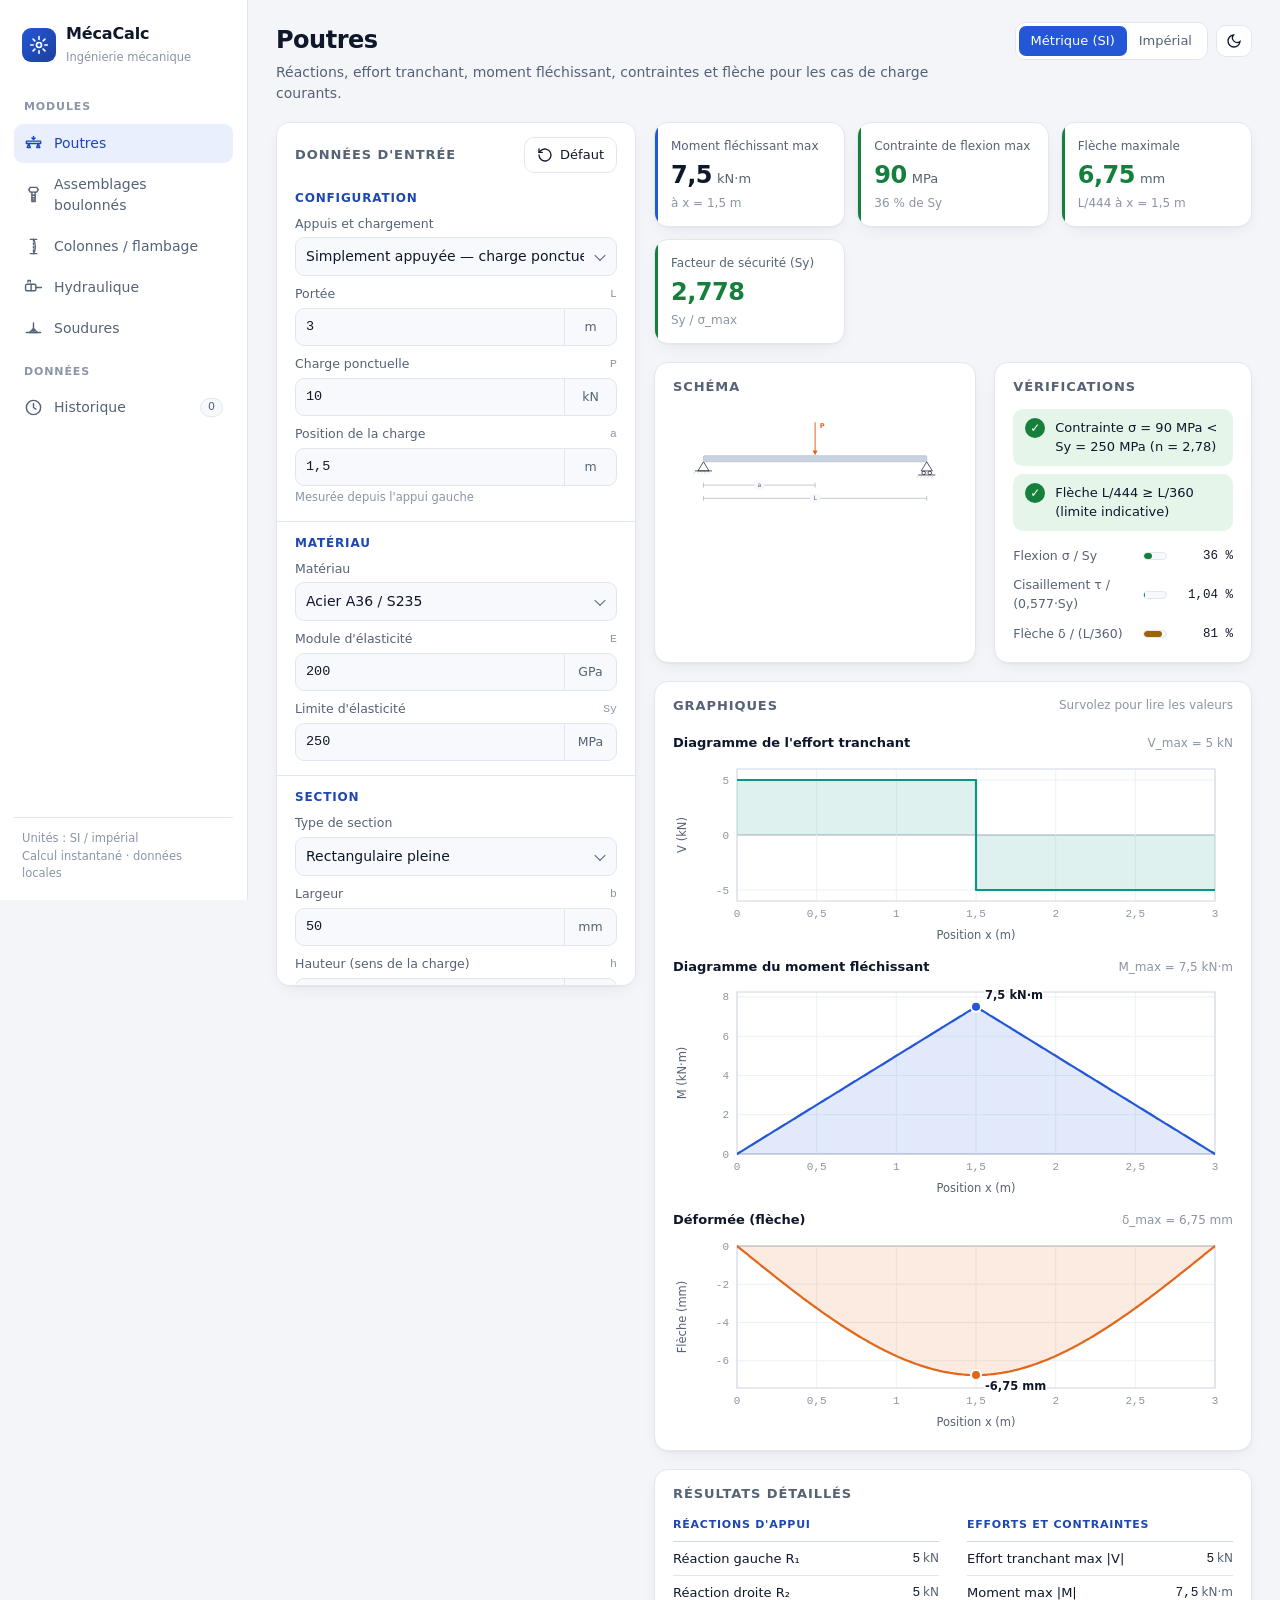
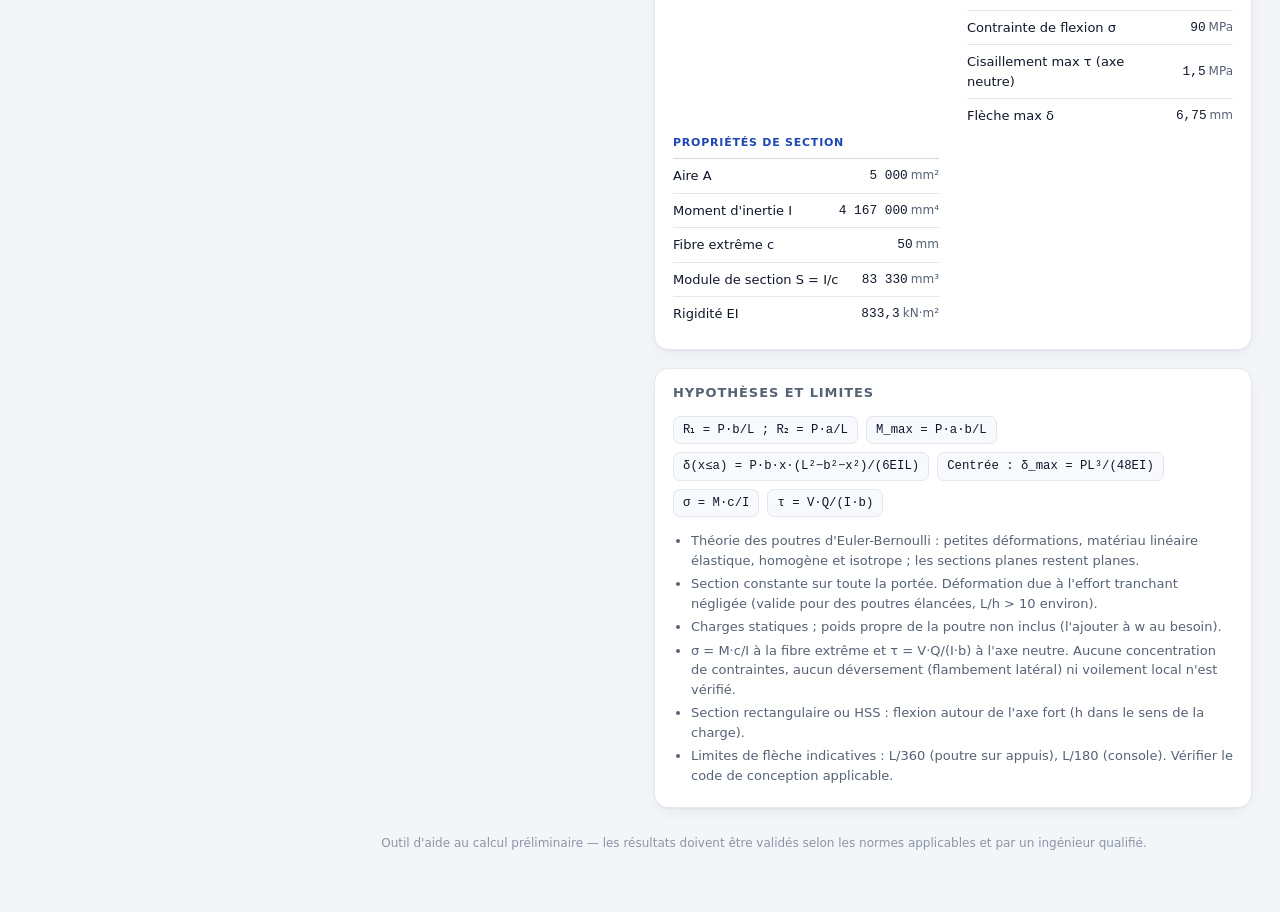
==== commit 0e95c6a0: "MécaCalc : retire Google Fonts pour un fichier sans aucune connexion externe Co-Authored-By: Claude " ====
--- a/calculateur-mecanique/index.html
+++ b/calculateur-mecanique/index.html
@@ -5,9 +5,6 @@
 <meta name="viewport" content="width=device-width,initial-scale=1">
 <title>MécaCalc — Calculateur d'ingénierie mécanique</title>
 <meta name="description" content="Calculateurs d'ingénierie mécanique : poutres, assemblages boulonnés, flambage, hydraulique et soudures.">
-<link rel="preconnect" href="https://fonts.googleapis.com">
-<link rel="preconnect" href="https://fonts.gstatic.com" crossorigin>
-<link href="https://fonts.googleapis.com/css2?family=Inter:wght@400;500;600;700&family=JetBrains+Mono:wght@400;500&display=swap" rel="stylesheet">
 <style>
 :root{
   --bg:#f3f5f9; --panel:#ffffff; --panel2:#f7f9fc; --border:#e2e7ef; --border2:#cfd7e3;
@@ -18,7 +15,7 @@
   --grid:#edf0f5; --axis:#a3adbd; --steel:#c9d2df; --steel2:#aab5c6; --weld:#e0671b;
   --shadow:0 1px 2px rgba(15,23,42,.04),0 6px 20px -8px rgba(15,23,42,.10);
   --radius:14px;
-  --mono:"JetBrains Mono",ui-monospace,SFMono-Regular,Menlo,Consolas,monospace;
+  --mono:ui-monospace,SFMono-Regular,Menlo,Consolas,monospace;
   color-scheme:light;
 }
 @media (prefers-color-scheme:dark){
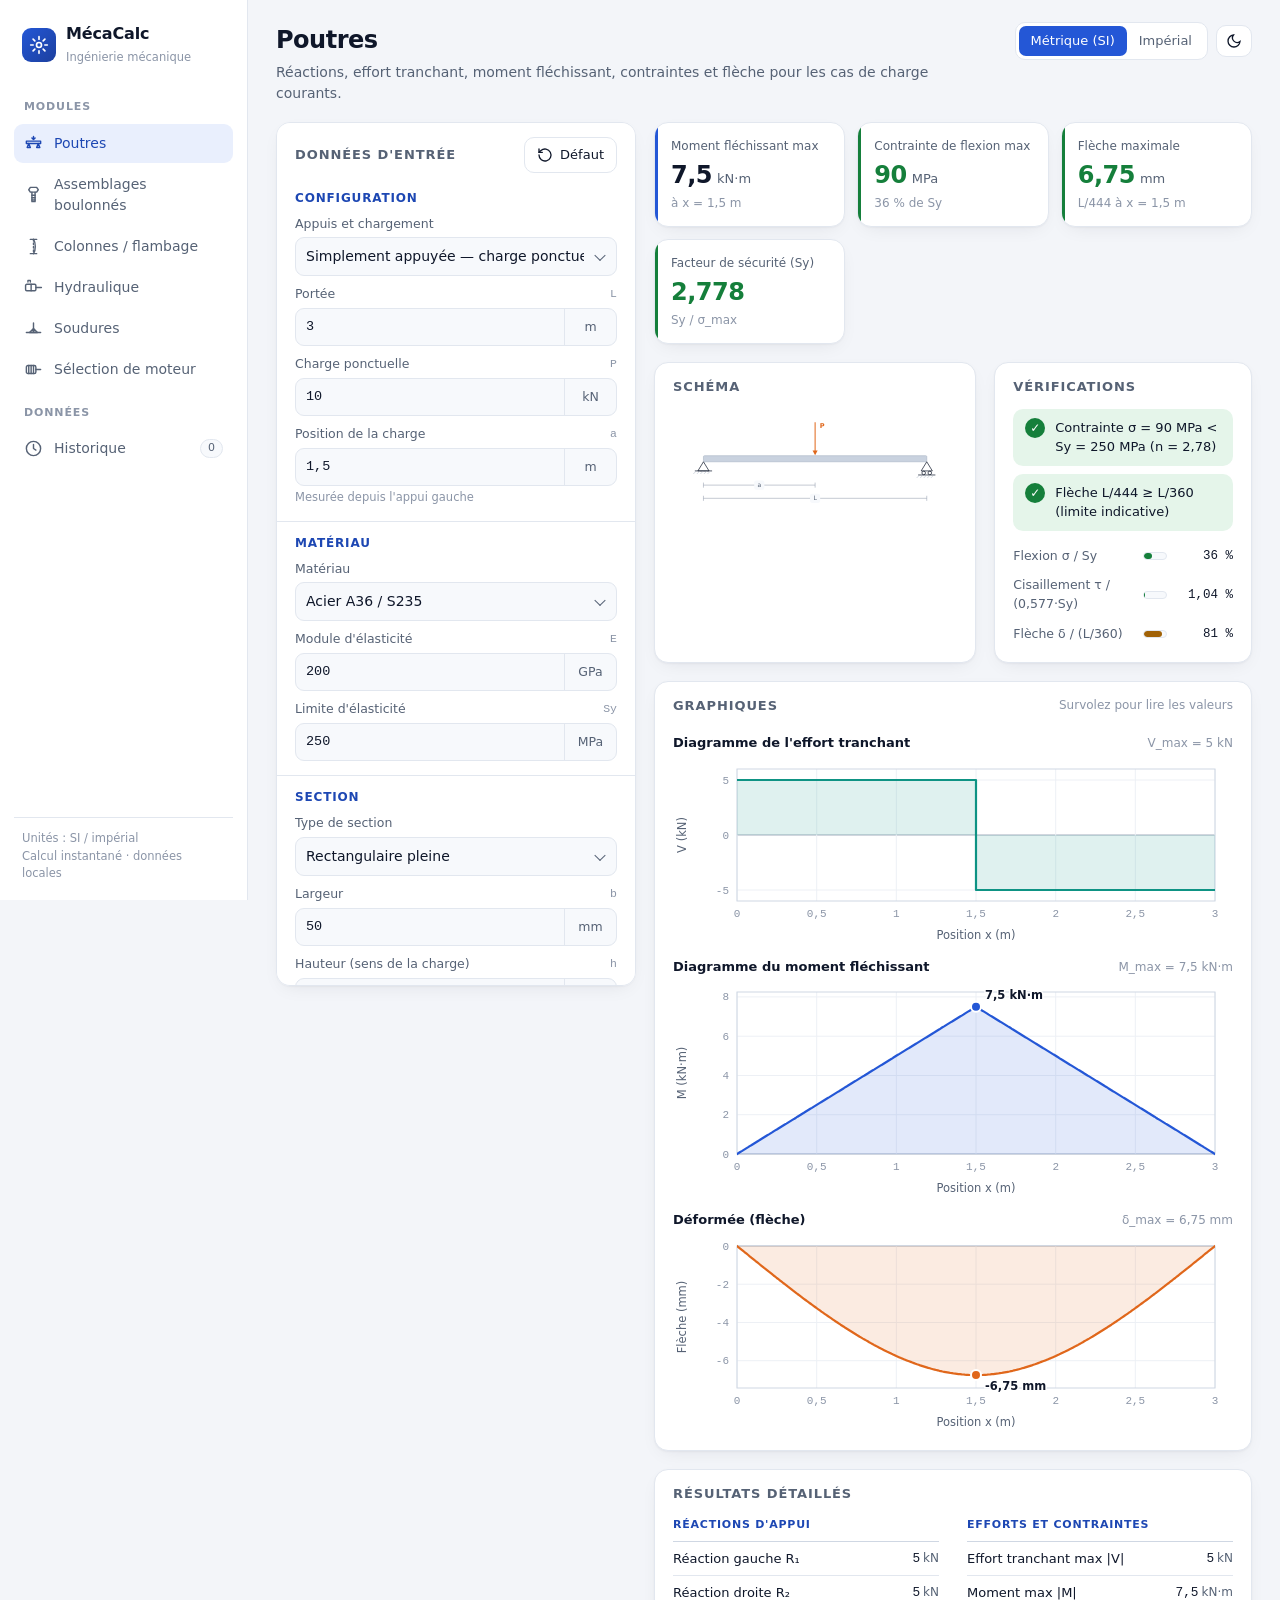
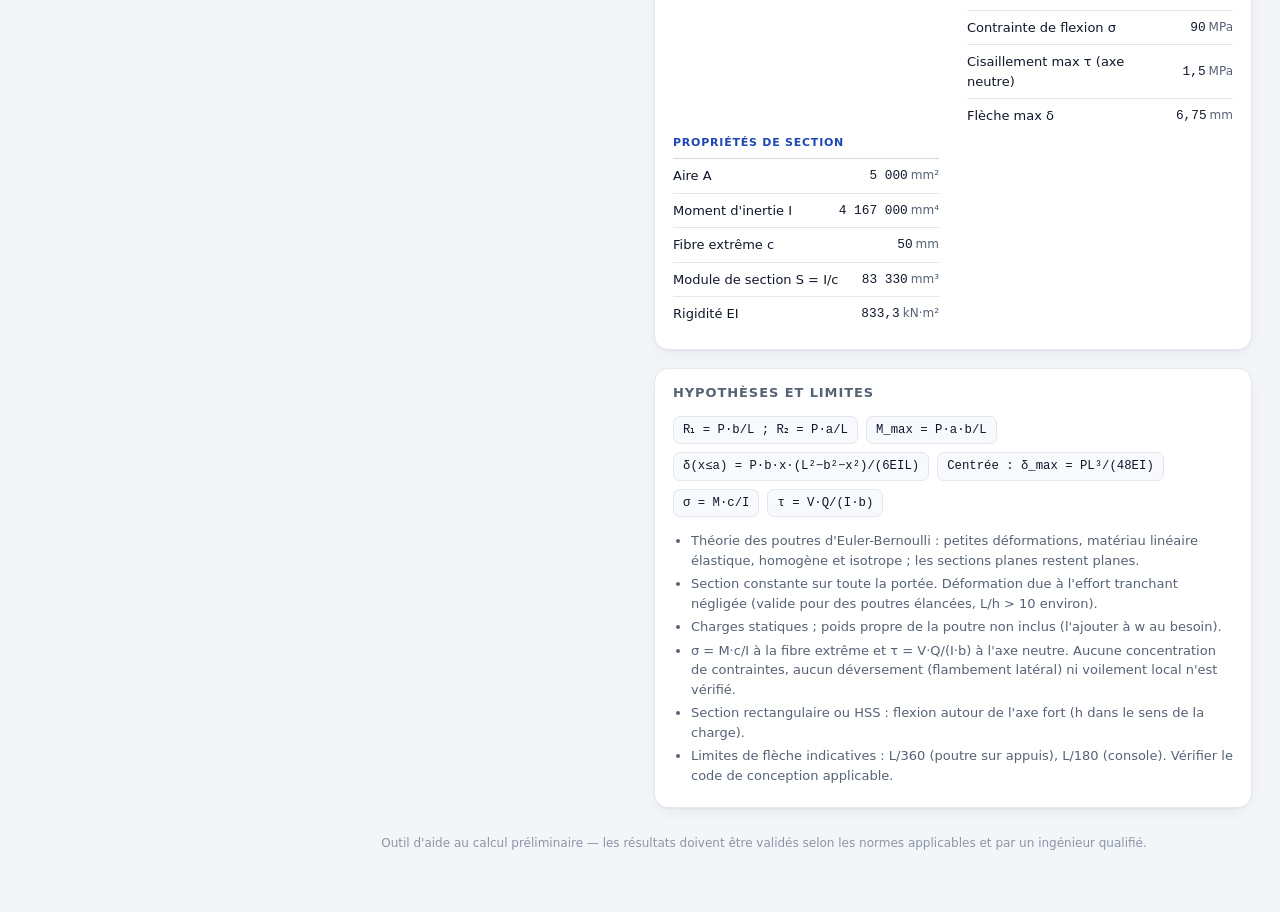
==== commit 3dc2c8a5: "Ajoute le module de sélection de moteur (servo / asynchrone AC) Dimensionnement façon logiciels de s" ====
--- a/calculateur-mecanique/index.html
+++ b/calculateur-mecanique/index.html
@@ -4,7 +4,7 @@
 <meta charset="utf-8">
 <meta name="viewport" content="width=device-width,initial-scale=1">
 <title>MécaCalc — Calculateur d'ingénierie mécanique</title>
-<meta name="description" content="Calculateurs d'ingénierie mécanique : poutres, assemblages boulonnés, flambage, hydraulique et soudures.">
+<meta name="description" content="Calculateurs d'ingénierie mécanique : poutres, assemblages boulonnés, flambage, hydraulique, soudures et sélection de moteurs.">
 <style>
 :root{
   --bg:#f3f5f9; --panel:#ffffff; --panel2:#f7f9fc; --border:#e2e7ef; --border2:#cfd7e3;
@@ -78,6 +78,7 @@
 .btn svg{width:16px;height:16px}
 
 .layout{display:grid;grid-template-columns:minmax(300px,360px) minmax(0,1fr);gap:18px;align-items:start}
+.app>*,.layout>*,.stack>*{min-width:0}
 .col-in{position:sticky;top:18px}
 .card{background:var(--panel);border:1px solid var(--border);border-radius:var(--radius);box-shadow:var(--shadow)}
 .card-h{display:flex;align-items:center;justify-content:space-between;gap:10px;padding:14px 18px 0}
@@ -113,6 +114,7 @@
 .kpi.ok::before{background:var(--ok)} .kpi.warn::before{background:var(--warn)} .kpi.bad::before{background:var(--bad)}
 .kpi .kl{font-size:12px;color:var(--muted);font-weight:500}
 .kpi .kv{font-size:24px;font-weight:700;letter-spacing:-.02em;margin-top:2px;font-variant-numeric:tabular-nums;white-space:nowrap}
+.kpi .kv.txt{white-space:normal;font-size:20px;line-height:1.25;margin-block:4px}
 .kpi .kv .ku{font-size:13px;font-weight:500;color:var(--muted);margin-left:5px;letter-spacing:0}
 .kpi .ks{font-size:12px;color:var(--faint);margin-top:1px}
 .kpi.ok .kv{color:var(--ok)} .kpi.warn .kv{color:var(--warn)} .kpi.bad .kv{color:var(--bad)}
@@ -156,6 +158,19 @@
 table.dt tr:last-child td{border-bottom:0}
 table.dt td:last-child{text-align:right;font-family:var(--mono);font-size:12.8px;white-space:nowrap}
 table.dt td .u{color:var(--muted);font-family:Inter,system-ui,sans-serif;font-size:12px;margin-left:3px}
+table.cand{width:100%;border-collapse:collapse;font-size:12.8px;font-variant-numeric:tabular-nums;white-space:nowrap}
+table.cand th{text-align:right;font-size:11px;text-transform:uppercase;letter-spacing:.06em;color:var(--muted);font-weight:600;padding:6px 8px;border-bottom:1px solid var(--border2)}
+table.cand td{text-align:right;padding:7px 8px;border-bottom:1px solid var(--border);font-family:var(--mono);font-size:12.3px}
+table.cand th:first-child,table.cand td:first-child{text-align:left;font-family:Inter,system-ui,sans-serif;font-size:13px}
+table.cand tbody tr{cursor:pointer}
+table.cand tbody tr:hover{background:var(--panel2)}
+table.cand tbody tr:focus-visible{outline:2px solid var(--accent);outline-offset:-2px}
+table.cand tr.sel{background:var(--accent-soft)!important}
+table.cand tr.sel td:first-child{font-weight:600;color:var(--accent-text)}
+table.cand td.ok{color:var(--ok)} table.cand td.warn{color:var(--warn)} table.cand td.bad{color:var(--bad)}
+.pill{display:inline-block;padding:1px 8px;border-radius:99px;font-size:11px;font-weight:600;font-family:Inter,system-ui,sans-serif}
+.pill.ok{background:var(--ok-soft);color:var(--ok)} .pill.bad{background:var(--bad-soft);color:var(--bad)}
+.scroll-x{overflow-x:auto}
 table.dt td small{display:block;color:var(--faint);font-size:11.5px;font-family:Inter,system-ui,sans-serif}
 table.dt .th td{padding-top:14px;font-size:11px;text-transform:uppercase;letter-spacing:.07em;color:var(--accent-text);font-weight:600;border-bottom:1px solid var(--border2)}
 table.dt .th:first-child td{padding-top:2px}
@@ -166,7 +181,7 @@
 .chart-t{font-size:13px;font-weight:600;margin:6px 0 2px;display:flex;justify-content:space-between;gap:10px;align-items:baseline;flex-wrap:wrap}
 .chart-t span{font-weight:400;color:var(--faint);font-size:12px}
 .chart{position:relative;width:100%}
-.chart svg{display:block;overflow:visible}
+.chart svg{display:block;overflow:visible;max-width:100%;height:auto}
 .chart .grid{stroke:var(--grid);stroke-width:1}
 .chart .zero{stroke:var(--axis);stroke-width:1}
 .chart .frame{stroke:var(--border2);fill:none}
@@ -303,6 +318,15 @@
   stiff:   { si: ['kN/mm', 1e6],    imp: ['lbf/in', 175.12685] },
   time:    { si: ['s', 1],          imp: ['s', 1] },
   pct:     { si: ['%', 0.01],       imp: ['%', 0.01] },
+  mass:    { si: ['kg', 1],         imp: ['lb', 0.45359237] },
+  nforce:  { si: ['N', 1],          imp: ['lbf', 4.4482216] },
+  mtorque: { si: ['N·m', 1],        imp: ['lbf·in', 0.11298483] },
+  minertia:{ si: ['kg·cm²', 1e-4],  imp: ['lb·in²', 2.9263965e-4] },
+  rpm:     { si: ['tr/min', 1],     imp: ['tr/min', 1] },
+  deg:     { si: ['°', 1],          imp: ['°', 1] },
+  hz:      { si: ['Hz', 1],         imp: ['Hz', 1] },
+  lspeed:  { si: ['m/s', 1],        imp: ['ft/min', 0.00508] },
+  accel:   { si: ['m/s²', 1],       imp: ['ft/s²', 0.3048] },
   none:    { si: ['', 1],           imp: ['', 1] }
 };
 let SYS = store.get('mc.units', 'si') === 'imp' ? 'imp' : 'si';
@@ -1172,13 +1196,245 @@
 };
 
 /* =========================================================================
+   Module 6 — Sélection de moteur (servo / asynchrone AC)
+   ========================================================================= */
+const G0 = 9.80665, RHO_STEEL = 7850;
+// Catalogue générique : valeurs typiques d'une gamme de servomoteurs 200 V, 3000 tr/min, faible inertie
+const SERVOS = [[50, .16, .48, .045, 6000], [100, .32, .95, .078, 6000], [200, .64, 1.91, .22, 6000], [400, 1.27, 3.82, .37, 6000], [750, 2.39, 7.16, 1.26, 6000],
+  [1000, 3.18, 9.55, 2.3, 5000], [1500, 4.77, 14.3, 3.4, 5000], [2000, 6.37, 19.1, 4.6, 5000], [3000, 9.55, 28.7, 11.5, 5000], [5000, 15.9, 47.7, 19, 4500], [7000, 22.3, 66.9, 45, 4000]]
+  .map(([P, Tr, Tmax, J, Nmax]) => ({ id: 's' + P, n: `Servo ${P >= 1000 ? String(P / 1000).replace('.', ',') + ' kW' : P + ' W'}`, P, Tr, Tmax, J: J * 1e-4, Nr: 3000, Nmax }));
+// Moteurs asynchrones 4 pôles IE3 : puissance (kW), inertie du rotor typique (kg·m²)
+const ACMOT = [[.18, .0005], [.25, .0007], [.37, .0010], [.55, .0014], [.75, .0023], [1.1, .0035], [1.5, .0048], [2.2, .0092], [3, .012], [4, .015], [5.5, .030], [7.5, .040], [11, .070]];
+function acCatalog(s) {
+  const fb = +s.fb, Nr = fb === 50 ? 1450 : 1750;
+  return ACMOT.map(([P, J]) => {
+    const Tr = P * 1e3 / (2 * PI * Nr / 60);
+    return { id: 'a' + P, n: `Asynchrone ${String(P).replace('.', ',')} kW`, P: P * 1e3, Tr, Tmax: s.ovl * Tr, J, Nr, Nmax: Nr * s.fmax / fb };
+  });
+}
+const motorCatalog = s => s.mtype === 'ac' ? acCatalog(s) : SERVOS;
+// Courbes couple-vitesse idéalisées
+function tCont(m, N, ac) {
+  if (N > m.Nmax * 1.0001) return 0;
+  if (N <= m.Nr) return m.Tr;
+  return ac ? m.Tr * m.Nr / N : m.Tr * (1 - .25 * (N - m.Nr) / Math.max(m.Nmax - m.Nr, 1e-9));
+}
+function tPeak(m, N, ac) {
+  if (N > m.Nmax * 1.0001) return 0;
+  if (ac) return N <= m.Nr ? m.Tmax : m.Tmax * m.Nr / N;
+  const Nk = Math.max(.55 * m.Nmax, Math.min(m.Nr, m.Nmax));
+  return N <= Nk ? m.Tmax : m.Tmax * (1 - .65 * (N - Nk) / Math.max(m.Nmax - Nk, 1e-9));
+}
+const MECHS = [['screw', 'Vis à billes'], ['belt', 'Courroie crantée / pignon-crémaillère'], ['rot', 'Table rotative / disque']];
+const lin = s => s.mech !== 'rot';
+function loadCalc(s) {
+  const { tm, ta, t0 } = s, tc = tm - 2 * ta;
+  let Nload, J, T, Th = 0, v = NaN, F = NaN;
+  if (s.mech === 'rot') {
+    const w = (s.Sa * PI / 180) / (tm - ta);
+    Nload = w * 60 / (2 * PI); J = s.md * s.Dd * s.Dd / 8 + s.Jadd; T = s.Tf / s.eta;
+  } else {
+    v = s.S / (tm - ta);
+    const rad = s.theta * PI / 180, Fg = s.m * G0 * Math.sin(rad);
+    F = s.Fext + Fg + s.mu * s.m * G0 * Math.cos(rad);
+    const r = s.mech === 'screw' ? s.Pb / (2 * PI) : s.Dp / 2;
+    Nload = v / (2 * PI * r) * 60;
+    J = s.m * r * r + (s.mech === 'screw' ? PI * RHO_STEEL * s.Lb * s.Db ** 4 / 32 : s.Jp);
+    T = F * r / s.eta; Th = Fg * r;
+  }
+  const N = Nload * s.i, w = 2 * PI * N / 60;
+  return { N, Nload, v, F, J, Jm: J / (s.i * s.i) + s.JG, TL: T / (s.i * s.etag), Th: Th / s.i, eta: s.eta * s.etag, w, alpha: w / ta, ta, tc, t0, tcyc: tm + t0 };
+}
+function evalMotor(m, L, s, ac) {
+  const k = s.sf, Ta = (m.J + L.Jm / L.eta) * L.alpha, Tad = (m.J + L.Jm * L.eta) * L.alpha;
+  const T1 = k * (Ta + L.TL), T2 = k * L.TL, T3 = k * (L.TL - Tad), T4 = k * L.Th;
+  const Trms = Math.sqrt((T1 * T1 * L.ta + T2 * T2 * L.tc + T3 * T3 * L.ta + T4 * T4 * L.t0) / L.tcyc);
+  const Tpk = Math.max(Math.abs(T1), Math.abs(T3)), Tpa = tPeak(m, L.N, ac), Tca = tCont(m, L.N, ac), ratio = L.Jm / m.J;
+  const c = { pk: Tpa > 0 ? Tpk / Tpa : Infinity, rms: Trms / m.Tr, run: Tca > 0 ? Math.abs(T2) / Tca : Infinity, spd: L.N / m.Nmax, jr: ratio / s.jr };
+  return { m, Ta, T1, T2, T3, T4, Trms, Tpk, Tpa, Tca, ratio, c, ok: Object.values(c).every(x => x <= 1) };
+}
+function motorSVG(s, gear) {
+  let g = `<svg viewBox="0 0 560 170" aria-label="Schéma de la chaîne d'entraînement">`;
+  g += `<rect class="sk-steel" x="20" y="55" width="92" height="60" rx="6" style="fill:var(--steel2)"/><rect class="sk-steel" x="112" y="68" width="14" height="34"/>`;
+  for (let x = 32; x < 106; x += 12) g += `<line class="sk-thin" x1="${x}" y1="58" x2="${x}" y2="112"/>`;
+  g += `<text class="sk-txt m" x="66" y="138" text-anchor="middle">${s.mtype === 'ac' ? 'Moteur AC' : 'Servomoteur'}</text>`;
+  let x = 126;
+  g += `<line class="sk-line" x1="${x}" y1="85" x2="${x + 18}" y2="85" style="stroke-width:5"/>`; x += 18;
+  if (gear) {
+    g += `<rect class="sk-steel" x="${x}" y="62" width="56" height="46" rx="4"/><text class="sk-txt m" x="${x + 28}" y="90" text-anchor="middle">i = ${fmtNum(s.i, 3)}</text><text class="sk-txt m" x="${x + 28}" y="138" text-anchor="middle">Réducteur</text>`;
+    x += 56; g += `<line class="sk-line" x1="${x}" y1="85" x2="${x + 18}" y2="85" style="stroke-width:5"/>`; x += 18;
+  }
+  if (s.mech === 'screw') {
+    g += `<rect class="sk-steel" x="${x}" y="80" width="${530 - x}" height="10"/>`;
+    for (let xx = x + 4; xx < 530; xx += 7) g += `<line class="sk-thin" x1="${xx}" y1="80" x2="${xx + 4}" y2="90"/>`;
+    const nx = x + (530 - x) * .45;
+    g += `<rect class="sk-steel" x="${nx}" y="42" width="80" height="58" rx="3" style="fill:var(--steel2)"/><text class="sk-txt" x="${nx + 40}" y="64" text-anchor="middle">m</text>`;
+    g += `<line class="sk-load" x1="${nx + 90}" y1="52" x2="${nx + 118}" y2="52"/><path class="sk-loadf" d="M${nx + 112} 47L${nx + 112} 57L${nx + 122} 52Z"/><text class="sk-txt l" x="${nx + 94}" y="42">v</text>`;
+    g += `<text class="sk-txt m" x="${(x + 530) / 2}" y="138" text-anchor="middle">Vis à billes, pas P<tspan dy="3" font-size="9">B</tspan></text>`;
+  } else if (s.mech === 'belt') {
+    const x1 = x + 26, x2 = 506;
+    g += `<circle class="sk-steel" cx="${x1}" cy="85" r="24"/><circle class="sk-steel" cx="${x2}" cy="85" r="24"/><line class="sk-line" x1="${x1}" y1="61" x2="${x2}" y2="61"/><line class="sk-line" x1="${x1}" y1="109" x2="${x2}" y2="109"/>`;
+    const nx = (x1 + x2) / 2 - 40;
+    g += `<rect class="sk-steel" x="${nx}" y="30" width="80" height="31" rx="3" style="fill:var(--steel2)"/><text class="sk-txt" x="${nx + 40}" y="51" text-anchor="middle">m</text>`;
+    g += `<line class="sk-load" x1="${nx + 88}" y1="40" x2="${nx + 116}" y2="40"/><path class="sk-loadf" d="M${nx + 110} 35L${nx + 110} 45L${nx + 120} 40Z"/>`;
+    g += `<text class="sk-txt m" x="${(x1 + x2) / 2}" y="138" text-anchor="middle">Courroie, poulie Ø D<tspan dy="3" font-size="9">p</tspan></text>`;
+  } else {
+    const cx = (x + 530) / 2 + 20;
+    g += `<line class="sk-line" x1="${x}" y1="85" x2="${cx}" y2="85" style="stroke-width:5"/><ellipse class="sk-steel" cx="${cx}" cy="70" rx="${Math.min(120, 520 - cx)}" ry="22"/><rect class="sk-steel" x="${cx - 8}" y="76" width="16" height="30"/>`;
+    g += `<path class="sk-load" d="M${cx + 60} 40 A 70 20 0 0 1 ${cx + 100} 58"/><path class="sk-loadf" d="M${cx + 94} 52L${cx + 104} 60L${cx + 92} 62Z"/>`;
+    g += `<text class="sk-txt m" x="${cx}" y="138" text-anchor="middle">Table rotative Ø D</text>`;
+  }
+  return g + '</svg>';
+}
+const MOD_MOTOR = {
+  id: 'motor', name: 'Sélection de moteur',
+  desc: 'Dimensionnement d\'un servomoteur ou d\'un moteur asynchrone avec variateur : inertie, couples crête et efficace, vitesse et choix dans un catalogue.',
+  icon: '<rect x="3" y="7" width="12" height="10" rx="2"/><path d="M15 12h6M6 7v10M9 7v10M12 7v10"/>',
+  groups: [
+    { title: 'Mécanisme', fields: [
+      { id: 'mech', type: 'sel', label: 'Type de mécanisme', def: 'screw', opts: MECHS },
+      { id: 'm', label: 'Masse de la charge (table incluse)', sym: 'm', q: 'mass', def: 20, when: lin },
+      { id: 'theta', label: 'Inclinaison', sym: 'θ', q: 'deg', def: 0, when: lin, hint: '0° horizontal ; 90° vertical (montée)' },
+      { id: 'mu', label: 'Coefficient de frottement du guidage', sym: 'μ', q: 'none', def: .1, when: lin, hint: 'Guidage à billes 0,005–0,02 ; patins lisses 0,1–0,2' },
+      { id: 'Fext', label: 'Force extérieure (poussée, usinage)', sym: 'F_ext', q: 'nforce', def: 0, when: lin },
+      { id: 'Pb', label: 'Pas de la vis', sym: 'P_B', q: 'dim', def: .01, when: s => s.mech === 'screw' },
+      { id: 'Db', label: 'Diamètre de la vis', sym: 'D_B', q: 'dim', def: .02, when: s => s.mech === 'screw' },
+      { id: 'Lb', label: 'Longueur de la vis', sym: 'L_B', q: 'dim', def: .5, when: s => s.mech === 'screw' },
+      { id: 'Dp', label: 'Diamètre primitif de la poulie / du pignon', sym: 'D_p', q: 'dim', def: .05, when: s => s.mech === 'belt' },
+      { id: 'Jp', label: 'Inertie des poulies (total)', sym: 'J_p', q: 'minertia', def: 2e-4, when: s => s.mech === 'belt' },
+      { id: 'Dd', label: 'Diamètre du disque', sym: 'D', q: 'dim', def: .3, when: s => s.mech === 'rot' },
+      { id: 'md', label: 'Masse du disque (charge incluse)', sym: 'm', q: 'mass', def: 10, when: s => s.mech === 'rot' },
+      { id: 'Jadd', label: 'Inertie additionnelle', sym: 'J_add', q: 'minertia', def: 0, when: s => s.mech === 'rot' },
+      { id: 'Tf', label: 'Couple de frottement à la table', sym: 'T_f', q: 'mtorque', def: .5, when: s => s.mech === 'rot' },
+      { id: 'eta', label: 'Rendement du mécanisme', sym: 'η', q: 'pct', def: .9 }
+    ] },
+    { title: 'Réducteur', fields: [
+      { id: 'i', label: 'Rapport de réduction', sym: 'i', q: 'none', def: 1, hint: 'Vitesse moteur / vitesse de sortie ; 1 = entraînement direct' },
+      { id: 'etag', label: 'Rendement du réducteur', sym: 'η_G', q: 'pct', def: 1 },
+      { id: 'JG', label: 'Inertie réducteur + accouplement (côté moteur)', sym: 'J_G', q: 'minertia', def: 0 }
+    ] },
+    { title: 'Profil de mouvement', fields: [
+      { id: 'S', label: 'Course', sym: 'S', q: 'dim', def: .2, when: lin },
+      { id: 'Sa', label: 'Angle de rotation', sym: 'θ', q: 'deg', def: 90, when: s => s.mech === 'rot' },
+      { id: 'tm', label: 'Temps de déplacement', sym: 't_m', q: 'time', def: .5 },
+      { id: 'ta', label: 'Temps d\'accélération (= décélération)', sym: 't_a', q: 'time', def: .1, hint: 't_a = t_m/2 donne un profil triangulaire' },
+      { id: 't0', label: 'Temps d\'arrêt entre les mouvements', sym: 't_0', q: 'time', def: .5 }
+    ] },
+    { title: 'Moteur', fields: [
+      { id: 'mtype', type: 'sel', label: 'Technologie', def: 'servo', opts: [['servo', 'Servomoteur AC (brushless)'], ['ac', 'Moteur asynchrone + variateur']],
+        onChange: s => { s.motor = 'auto'; s.jr = s.mtype === 'ac' ? 5 : 10; } },
+      { id: 'fb', type: 'sel', label: 'Réseau / fréquence de base', def: '60', opts: [['60', '60 Hz — 1750 tr/min'], ['50', '50 Hz — 1450 tr/min']], when: s => s.mtype === 'ac', onChange: s => { s.fmax = +s.fb; } },
+      { id: 'fmax', label: 'Fréquence maximale du variateur', sym: 'f_max', q: 'hz', def: 60, when: s => s.mtype === 'ac', hint: 'Au-delà de la fréquence de base, le couple diminue (puissance constante)' },
+      { id: 'ovl', label: 'Surcharge admise du variateur', sym: 'T_max/T_n', q: 'pct', def: 1.5, when: s => s.mtype === 'ac', hint: 'Typiquement 150 % pendant 60 s' },
+      { id: 'motor', type: 'sel', label: 'Moteur', def: 'auto', opts: s => [['auto', 'Automatique (plus petit moteur conforme)'], ...motorCatalog(s).map(m => [m.id, m.n]), ['custom', 'Moteur personnalisé (données du fabricant)']] },
+      { id: 'cTr', label: 'Couple nominal', sym: 'T_n', q: 'mtorque', def: 1.27, when: s => s.motor === 'custom' },
+      { id: 'cTmax', label: 'Couple maximal', sym: 'T_max', q: 'mtorque', def: 3.82, when: s => s.motor === 'custom' },
+      { id: 'cJ', label: 'Inertie du rotor', sym: 'J_M', q: 'minertia', def: .37e-4, when: s => s.motor === 'custom' },
+      { id: 'cNr', label: 'Vitesse nominale', sym: 'N_n', q: 'rpm', def: 3000, when: s => s.motor === 'custom' },
+      { id: 'cNmax', label: 'Vitesse maximale', sym: 'N_max', q: 'rpm', def: 6000, when: s => s.motor === 'custom' }
+    ] },
+    { title: 'Critères de sélection', fields: [
+      { id: 'sf', label: 'Facteur de sécurité sur les couples', sym: 'k', q: 'none', def: 1.2 },
+      { id: 'jr', label: 'Rapport d\'inertie maximal', sym: 'J_L/J_M', q: 'none', def: 10, hint: 'Servo : ≤ 10 usuel (≤ 5 pour haute dynamique, jusqu\'à 30 avec réglage) ; asynchrone : ≤ 5' }
+    ] }
+  ],
+  notes: [
+    'Méthode classique des guides de dimensionnement des fabricants : inertie et couples ramenés à l\'arbre moteur, profil trapézoïdal symétrique (t_a = t_d), puis comparaison aux couples crête et nominal du moteur.',
+    'Couple d\'accélération T_a = (J_M + J_L/η)·ω/t_a ; en décélération, T_d = (J_M + J_L·η)·ω/t_a. Couple efficace T_rms = √(Σ T_i²·t_i / t_cycle). Le facteur de sécurité k multiplie tous les couples.',
+    'Vis à billes : J = m·(P_B/2π)² + π·ρ·L_B·D_B⁴/32 (acier, ρ = 7850 kg/m³), T = F·P_B/(2π·η). Courroie/pignon : J = m·(D_p/2)² + J_p, T = F·D_p/(2η). Disque plein : J = m·D²/8.',
+    'Pendant l\'arrêt, le couple de maintien est la composante de gravité (axe incliné/vertical). Prévoir un frein pour les axes verticaux.',
+    'Les catalogues intégrés sont génériques : valeurs typiques d\'une gamme de servomoteurs 200 V / 3000 tr/min et de moteurs asynchrones IE3 4 pôles. Courbes couple-vitesse idéalisées. Valider le choix avec les données et le logiciel du fabricant retenu (tension, codeur, frein, IP).',
+    'Non vérifiés : énergie de freinage (résistance de freinage), résonance et rigidité de la transmission, vitesse critique et flambage de la vis, déclassement thermique des moteurs asynchrones autoventilés à basse vitesse, précision de positionnement.'
+  ],
+  compute(s) {
+    const R = newRes(), ac = s.mtype === 'ac';
+    if (!(s.tm > 0 && s.ta > 0)) R.errors.push('Les temps de déplacement et d\'accélération doivent être positifs.');
+    else if (2 * s.ta > s.tm * (1 + 1e-9)) R.errors.push('Le temps d\'accélération doit être ≤ la moitié du temps de déplacement.');
+    if (!(s.t0 >= 0)) R.errors.push('Le temps d\'arrêt doit être positif ou nul.');
+    if (!(s.eta > 0 && s.eta <= 1) || !(s.etag > 0 && s.etag <= 1)) R.errors.push('Les rendements doivent être compris entre 0 et 100 %.');
+    if (!(s.i > 0)) R.errors.push('Le rapport de réduction doit être positif.');
+    if (!(s.sf > 0 && s.jr > 0)) R.errors.push('Le facteur de sécurité et le rapport d\'inertie maximal doivent être positifs.');
+    if (lin(s)) {
+      if (!(s.m >= 0 && s.S > 0)) R.errors.push('La masse doit être ≥ 0 et la course positive.');
+      if (s.mech === 'screw' && !(s.Pb > 0 && s.Db > 0 && s.Lb >= 0)) R.errors.push('Le pas, le diamètre et la longueur de la vis doivent être positifs.');
+      if (s.mech === 'belt' && !(s.Dp > 0 && s.Jp >= 0)) R.errors.push('Le diamètre de poulie doit être positif.');
+    } else if (!(s.Dd > 0 && s.md >= 0 && s.Sa > 0 && s.Jadd >= 0)) R.errors.push('Diamètre, masse et angle de rotation doivent être positifs.');
+    if (ac && !(s.fmax > 0 && s.ovl >= 1)) R.errors.push('La fréquence maximale doit être positive et la surcharge ≥ 100 %.');
+    if (s.motor === 'custom' && !(s.cTr > 0 && s.cTmax >= s.cTr && s.cJ > 0 && s.cNr > 0 && s.cNmax >= s.cNr)) R.errors.push('Moteur personnalisé : vérifier T_max ≥ T_n > 0, J_M > 0 et N_max ≥ N_n > 0.');
+    if (R.errors.length) return R;
+
+    const L = loadCalc(s), cat = motorCatalog(s), evals = cat.map(m => evalMotor(m, L, s, ac));
+    let E, auto = s.motor === 'auto';
+    if (s.motor === 'custom') E = evalMotor({ id: 'custom', n: 'Moteur personnalisé', P: s.cTr * 2 * PI * s.cNr / 60, Tr: s.cTr, Tmax: s.cTmax, J: s.cJ, Nr: s.cNr, Nmax: s.cNmax }, L, s, ac);
+    else if (auto) E = evals.find(e => e.ok) || evals[evals.length - 1];
+    else E = evals.find(e => e.m.id === s.motor) || evals[0];
+    const m = E.m, none = auto && !E.ok;
+    const Navg = L.N * (L.ta + L.tc) / L.tcyc, Prun = Math.abs(E.T2) * L.w, Ppk = Math.abs(E.T1) * L.w;
+
+    R.kpis = [
+      { label: auto ? 'Moteur proposé' : 'Moteur évalué', text: none ? 'Aucun' : m.n, tone: E.ok ? 'ok' : 'bad', sub: none ? 'aucun moteur du catalogue ne convient' : `T_n ${valTxt(m.Tr, 'mtorque')} · J_M ${valTxt(m.J, 'minertia')}` },
+      { label: 'Couple crête requis', v: E.Tpk, q: 'mtorque', tone: tone(E.c.pk), sub: `disponible à ${fmtNum(L.N, 4)} tr/min : ${valTxt(E.Tpa, 'mtorque')}` },
+      { label: 'Couple efficace (RMS)', v: E.Trms, q: 'mtorque', tone: tone(E.c.rms), sub: `nominal : ${valTxt(m.Tr, 'mtorque')} (${fmtNum(E.c.rms * 100, 3)} %)` },
+      { label: 'Rapport d\'inertie', v: E.ratio, q: 'none', tone: tone(E.c.jr), sub: `J_L/J_M, limite ${fmtNum(s.jr, 3)} : 1` }
+    ];
+    if (none) R.checks.push({ s: 'bad', t: 'Aucun moteur du catalogue ne satisfait tous les critères : le plus gros est affiché. Ajouter un réducteur, allonger t_a ou choisir un moteur personnalisé.' });
+    R.checks.push({ s: tone(E.c.pk), t: `Couple crête ${valTxt(E.Tpk, 'mtorque')} ${E.c.pk <= 1 ? '≤' : '>'} couple max. disponible ${valTxt(E.Tpa, 'mtorque')}` });
+    R.checks.push({ s: tone(E.c.rms), t: `Couple efficace ${valTxt(E.Trms, 'mtorque')} ${E.c.rms <= 1 ? '≤' : '>'} couple nominal ${valTxt(m.Tr, 'mtorque')}` });
+    R.checks.push({ s: tone(E.c.run), t: `Couple à vitesse constante ${valTxt(Math.abs(E.T2), 'mtorque')} ${E.c.run <= 1 ? '≤' : '>'} couple continu à ${fmtNum(L.N, 4)} tr/min (${valTxt(E.Tca, 'mtorque')})` });
+    R.checks.push({ s: tone(E.c.spd), t: `Vitesse moteur ${fmtNum(L.N, 4)} tr/min ${E.c.spd <= 1 ? '≤' : '>'} vitesse max. ${fmtNum(m.Nmax, 4)} tr/min` });
+    R.checks.push({ s: tone(E.c.jr), t: `Rapport d'inertie ${fmtNum(E.ratio, 3)} ${E.c.jr <= 1 ? '≤' : '>'} ${fmtNum(s.jr, 3)}` });
+    if (lin(s) && s.theta > 5) R.checks.push({ s: 'info', t: 'Axe incliné ou vertical : prévoir un moteur avec frein et vérifier l\'énergie régénérée en descente.' });
+    if (E.T3 < 0) R.checks.push({ s: 'info', t: `Couple de freinage ${valTxt(E.T3, 'mtorque')} : le moteur régénère en décélération (énergie ≈ ${fmtNum(.5 * (m.J + L.Jm) * L.w * L.w, 3)} J par arrêt).` });
+    R.util = [{ label: 'Couple crête', r: E.c.pk }, { label: 'Couple efficace', r: E.c.rms }, { label: 'Couple en régime', r: E.c.run }, { label: 'Vitesse', r: E.c.spd }, { label: 'Rapport d\'inertie', r: E.c.jr }];
+
+    const pc = r => `<td class="${tone(r)}">${isFinite(r) ? fmtNum(r * 100, 3) + ' %' : '∞'}</td>`;
+    R.custom = [{ title: `Catalogue ${ac ? 'moteurs asynchrones (IE3, 4 pôles)' : 'servomoteurs (200 V, 3000 tr/min)'}`, note: 'Cliquez sur une ligne pour évaluer ce moteur', html:
+      `<table class="cand"><thead><tr><th>Moteur</th><th>T nominal</th><th>T max</th><th>J rotor</th><th>Crête</th><th>Efficace</th><th>Régime</th><th>Vitesse</th><th>Inertie</th><th></th></tr></thead><tbody>` +
+      evals.map(e => `<tr data-pick="${e.m.id}" class="${e.m.id === m.id ? 'sel' : ''}" tabindex="0"><td>${esc(e.m.n)}</td><td>${valTxt(e.m.Tr, 'mtorque')}</td><td>${valTxt(e.m.Tmax, 'mtorque')}</td><td>${valTxt(e.m.J, 'minertia')}</td>${pc(e.c.pk)}${pc(e.c.rms)}${pc(e.c.run)}${pc(e.c.spd)}${pc(e.c.jr)}<td>${e.ok ? '<span class="pill ok">OK</span>' : '<span class="pill bad">NON</span>'}</td></tr>`).join('') +
+      `</tbody></table>` }];
+
+    R.tables = [
+      { title: 'Charge (côté mécanisme)', rows: lin(s) ? [['Vitesse linéaire max.', L.v, 'lspeed'], ['Accélération', L.v / L.ta, 'accel'], ['Force de poussée F', L.F, 'nforce'], ['Vitesse de rotation de la charge', `${fmtNum(L.Nload, 4)}<span class="u">tr/min</span>`, null], ['Inertie de la charge J_L', L.J, 'minertia']]
+        : [['Vitesse de la table', `${fmtNum(L.Nload, 4)}<span class="u">tr/min</span>`, null], ['Accélération angulaire', `${fmtNum(L.alpha / s.i, 4)}<span class="u">rad/s²</span>`, null], ['Inertie de la charge J_L', L.J, 'minertia']] },
+      { title: 'Ramené à l\'arbre moteur', rows: [['Vitesse moteur', `${fmtNum(L.N, 4)}<span class="u">tr/min</span>`, null], ['Inertie de charge J_L (moteur)', L.Jm, 'minertia'], ['Couple de charge T_L', L.TL, 'mtorque'],
+        ['Couple d\'accélération T_a', E.Ta, 'mtorque'], ['T₁ accélération (× k)', E.T1, 'mtorque'], ['T₂ vitesse constante (× k)', E.T2, 'mtorque'], ['T₃ décélération (× k)', E.T3, 'mtorque'], ['T₄ arrêt (× k)', E.T4, 'mtorque'],
+        ['Couple efficace T_rms', E.Trms, 'mtorque'], ['Puissance en régime', Prun, 'power'], ['Puissance crête', Ppk, 'power']] },
+      { title: 'Moteur', rows: [['Puissance nominale', m.P, 'power'], ['Couple nominal', m.Tr, 'mtorque'], ['Couple maximal', m.Tmax, 'mtorque'], ['Inertie du rotor J_M', m.J, 'minertia'],
+        ['Vitesse nominale', `${fmtNum(m.Nr, 4)}<span class="u">tr/min</span>`, null], ['Vitesse maximale', `${fmtNum(m.Nmax, 4)}<span class="u">tr/min</span>`, null], ['Temps de cycle', L.tcyc, 'time']] }
+    ];
+    R.formulas = ['J_L,M = J_L/i² + J_G', 'T_a = (J_M + J_L/η)·ω/t_a', 'T_L = F·r/(η·i·η_G)', 'T_rms = √(ΣT²·t / t_cycle)', 'N = v/(2π·r)·60·i'];
+    R.schematic = motorSVG(s, s.i !== 1 || s.JG > 0);
+
+    const t1 = L.ta, t2 = L.ta + L.tc, t3 = t2 + L.ta, t4 = L.tcyc, cT = v => conv(v, 'mtorque');
+    const tu = unit('mtorque');
+    R.charts = [
+      { title: 'Profil de vitesse du moteur', sub: `N_max = ${fmtNum(L.N, 4)} tr/min`, o: { height: 180, xLabel: 'Temps (s)', xName: 't', xUnit: 's', yLabel: 'Vitesse (tr/min)', yZero: true,
+        series: [{ name: 'Vitesse', unit: 'tr/min', color: 'var(--c1)', area: true, x: [0, t1, t2, t3, t4], y: [0, L.N, L.N, 0, 0] }] } },
+      { title: 'Profil de couple du moteur', sub: `T_rms = ${valTxt(E.Trms, 'mtorque')}`, o: { height: 220, xLabel: 'Temps (s)', xName: 't', xUnit: 's', yLabel: `Couple (${tu})`, yZero: true,
+        series: [{ name: 'Couple', unit: tu, color: 'var(--c2)', area: true, x: [0, 0, t1, t1, t2, t2, t3, t3, t4], y: [0, E.T1, E.T1, E.T2, E.T2, E.T3, E.T3, E.T4, E.T4].map(cT) }],
+        hlines: [{ y: cT(E.Tpa), label: 'Couple max. disponible', color: 'var(--bad)' }, { y: cT(m.Tr), label: 'Couple nominal', color: 'var(--c3)' }] } },
+      { title: 'Courbe couple-vitesse', sub: `${m.n} (courbe idéalisée)`, o: (() => {
+        const Ns = linspace(0, m.Nmax, 160);
+        return { height: 260, xLabel: 'Vitesse moteur (tr/min)', xName: 'N', xUnit: 'tr/min', yLabel: `Couple (${tu})`, yMin: 0, xMin: 0, xMax: Math.max(m.Nmax, L.N) * 1.05,
+          series: [{ name: 'Zone intermittente (crête)', unit: tu, color: 'var(--c2)', area: true, x: Ns, y: Ns.map(N => cT(tPeak(m, N, ac))) },
+                   { name: 'Zone continue', unit: tu, color: 'var(--c1)', area: true, x: Ns, y: Ns.map(N => cT(tCont(m, N, ac))) }],
+          markers: [{ x: L.N, y: cT(E.Tpk), color: E.c.pk <= 1 ? 'var(--ok)' : 'var(--bad)', label: 'Crête' }, { x: Navg, y: cT(E.Trms), color: E.c.rms <= 1 ? 'var(--ok)' : 'var(--bad)', label: 'Efficace (vitesse moy.)', below: true }] };
+      })() }
+    ];
+    R.summary = [{ l: 'Mécanisme', t: MECHS.find(x => x[0] === s.mech)[1] }, { l: 'Moteur', t: none ? 'aucun' : m.n }, { l: 'N', t: `${fmtNum(L.N, 4)} tr/min` },
+      { l: 'T crête', v: E.Tpk, q: 'mtorque' }, { l: 'T rms', v: E.Trms, q: 'mtorque' }, { l: 'J_L/J_M', v: E.ratio, q: 'none' }];
+    return R;
+  }
+};
+
+/* =========================================================================
    Application
    ========================================================================= */
-const MODS = [MOD_BEAM, MOD_BOLT, MOD_COL, MOD_HYD, MOD_WELD];
+const MODS = [MOD_BEAM, MOD_BOLT, MOD_COL, MOD_HYD, MOD_WELD, MOD_MOTOR];
 const MOD = Object.fromEntries(MODS.map(m => [m.id, m]));
 const allFields = m => m.groups.flatMap(g => g.fields);
 const defaults = m => Object.fromEntries(allFields(m).map(f => [f.id, f.def]));
-function newRes() { return { errors: [], kpis: [], checks: [], util: [], tables: [], charts: [], formulas: [], summary: [], schematic: '' }; }
+function newRes() { return { errors: [], kpis: [], checks: [], util: [], tables: [], charts: [], formulas: [], summary: [], custom: [], schematic: '' }; }
 
 const saved = store.get('mc.state', {});
 const S = {};
@@ -1290,7 +1546,7 @@
     $('#save').disabled = true; return;
   }
   $('#save').disabled = false;
-  const kpis = `<div class="kpis">${R.kpis.map(k => `<div class="kpi ${k.tone || ''}"><div class="kl">${esc(k.label)}</div><div class="kv">${isFinite(k.v) ? fmtNum(conv(k.v, k.q)) : '∞'}${unit(k.q) ? `<span class="ku">${unit(k.q)}</span>` : ''}</div><div class="ks">${k.sub || ''}</div></div>`).join('')}</div>`;
+  const kpis = `<div class="kpis">${R.kpis.map(k => `<div class="kpi ${k.tone || ''}"><div class="kl">${esc(k.label)}</div><div class="kv${k.text != null ? ' txt' : ''}">${k.text != null ? esc(k.text) : (isFinite(k.v) ? fmtNum(conv(k.v, k.q)) : '∞') + (unit(k.q) ? `<span class="ku">${unit(k.q)}</span>` : '')}</div><div class="ks">${k.sub || ''}</div></div>`).join('')}</div>`;
   const icon = { ok: '✓', warn: '!', bad: '✕', info: 'i' };
   const checks = `<div class="checks">${R.checks.map(c => `<div class="chk ${c.s}"><span class="dot">${icon[c.s]}</span><span>${c.t}</span></div>`).join('')}</div>`;
   const util = R.util.length ? `<div class="util" style="margin-top:16px">${R.util.map(u => { const r = isFinite(u.r) ? u.r : 9.99; return `<div class="ut-row"><span class="ul">${esc(u.label)}</span><div class="ut-bar"><i class="${tone(r)}" style="width:${Math.min(r, 1) * 100}%"></i></div><span class="uv">${isFinite(u.r) ? fmtNum(u.r * 100, 3) + ' %' : '∞'}</span></div>`; }).join('')}</div>` : '';
@@ -1298,6 +1554,7 @@
   out.innerHTML = kpis +
     `<div class="grid2"><div class="card"><div class="card-h"><h3>Schéma</h3></div><div class="card-b schem">${R.schematic}</div></div>
      <div class="card"><div class="card-h"><h3>Vérifications</h3></div><div class="card-b">${checks}${util}</div></div></div>` +
+    R.custom.map(c => `<div class="card"><div class="card-h"><h3>${esc(c.title)}</h3>${c.note ? `<span style="font-size:12px;color:var(--faint)">${esc(c.note)}</span>` : ''}</div><div class="card-b scroll-x">${c.html}</div></div>`).join('') +
     (R.charts.length ? `<div class="card"><div class="card-h"><h3>Graphiques</h3><span style="font-size:12px;color:var(--faint)">Survolez pour lire les valeurs</span></div><div class="card-b charts">${R.charts.map((c, i) => `<div><div class="chart-t">${esc(c.title)}<span>${c.sub || ''}</span></div><div class="chart" id="ch${i}"></div></div>`).join('')}</div></div>` : '') +
     `<div class="card"><div class="card-h"><h3>Résultats détaillés</h3></div><div class="card-b">${tables}</div></div>` + notes;
   R.charts.forEach((c, i) => chart($('#ch' + i), c.o));
@@ -1342,6 +1599,11 @@
   setTimeout(() => URL.revokeObjectURL(a.href), 1000);
 }
 
+$('#view').addEventListener('click', e => {
+  const r = e.target.closest('[data-pick]'); if (!r || !MOD[cur]) return;
+  S[cur].motor = r.dataset.pick; renderInputs(); compute();
+});
+$('#view').addEventListener('keydown', e => { if (e.key === 'Enter' && e.target.matches('[data-pick]')) e.target.click(); });
 renderNav(); renderUnits(); renderView();
 </script>
 </body>
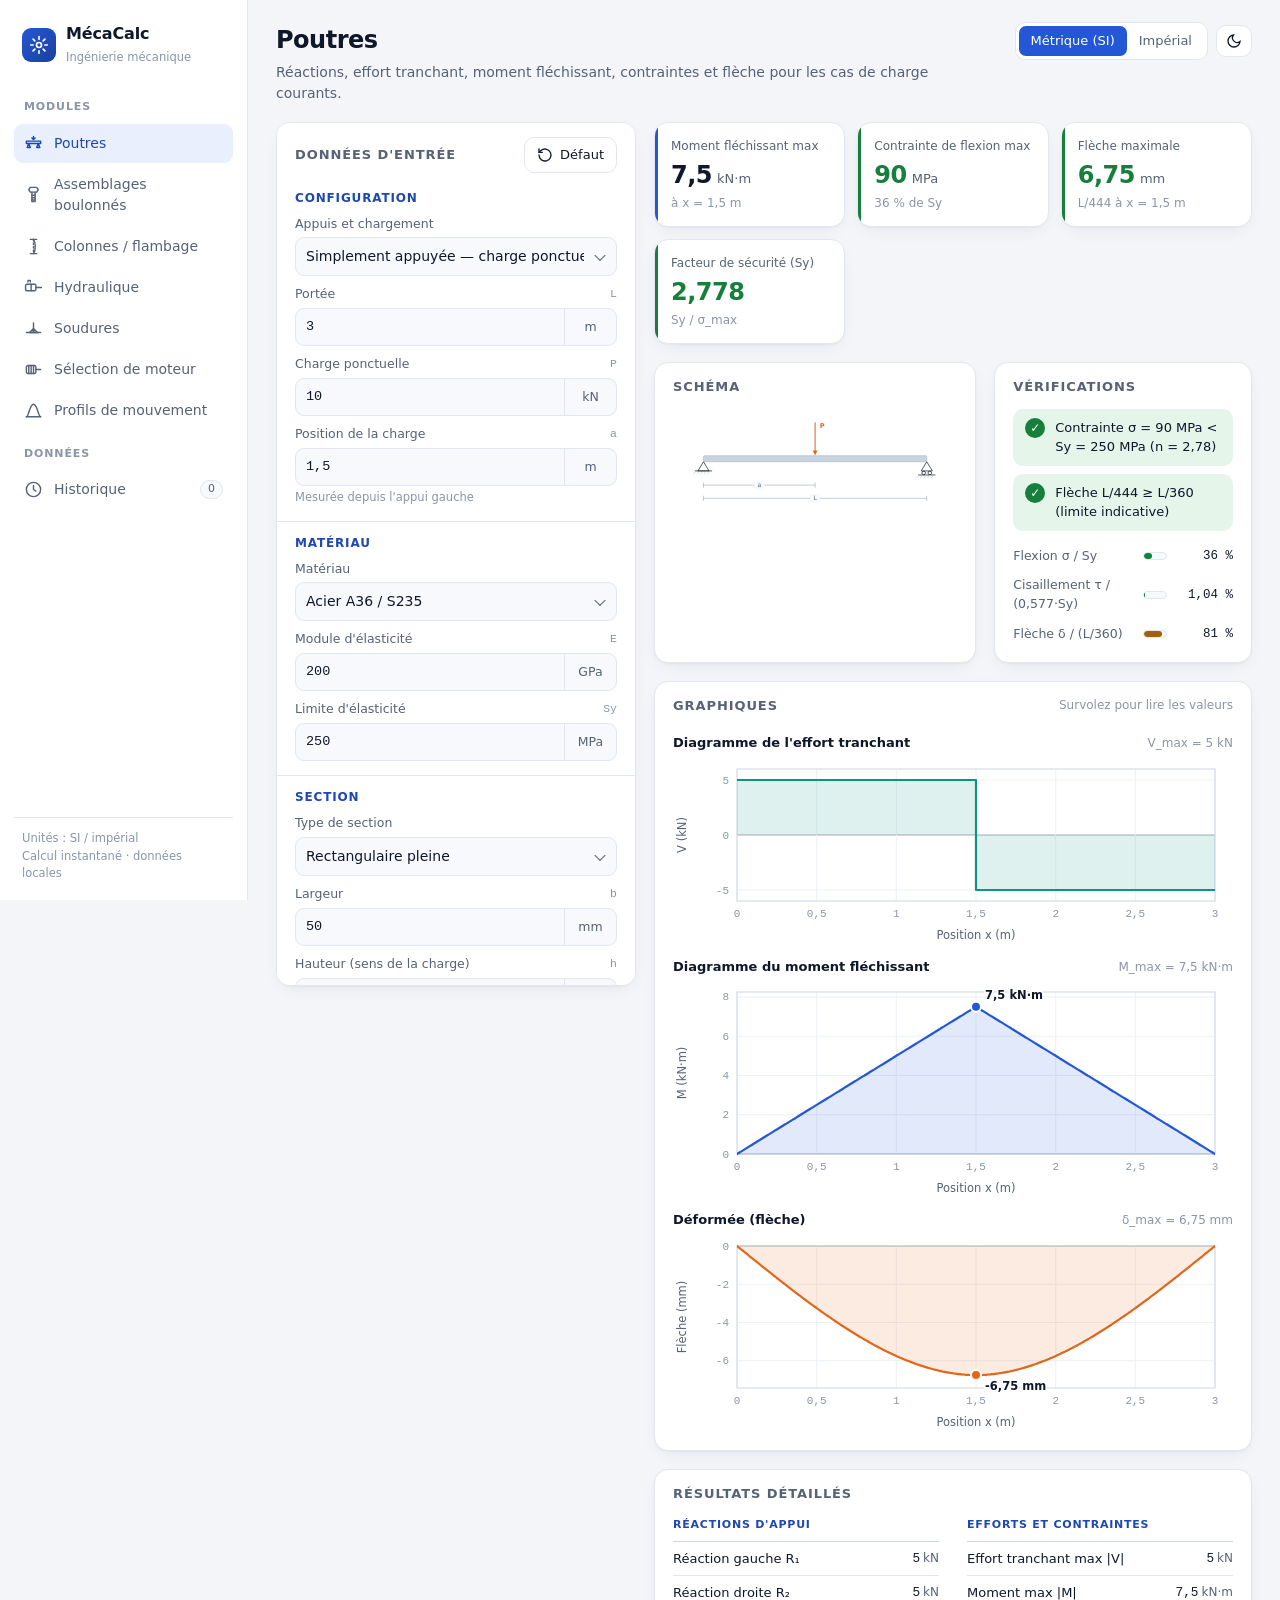
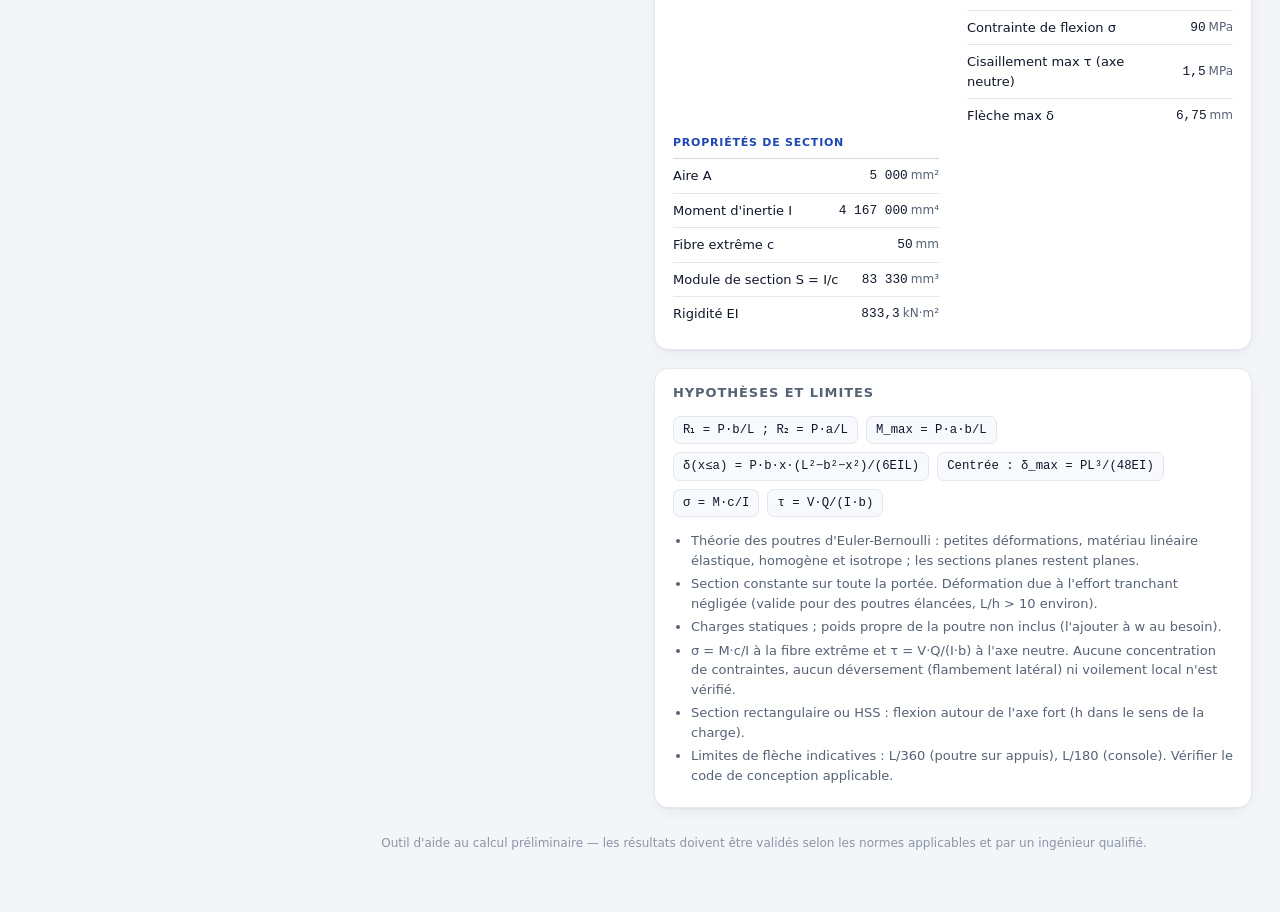
==== commit 7aec9ef9: "Ajoute le module Profils de mouvement (linéaire / angulaire) Profils trapézoïdal, courbe en S et cyc" ====
--- a/calculateur-mecanique/index.html
+++ b/calculateur-mecanique/index.html
@@ -290,7 +290,6 @@
    Utilitaires
    ========================================================================= */
 const $ = (s, r = document) => r.querySelector(s);
-const PI = Math.PI;
 const store = {
   get(k, d) { try { const v = localStorage.getItem(k); return v == null ? d : JSON.parse(v); } catch (e) { return d; } },
   set(k, v) { try { localStorage.setItem(k, JSON.stringify(v)); } catch (e) { /* stockage indisponible */ } }
@@ -298,6 +297,7 @@
 const esc = s => String(s).replace(/[&<>"]/g, c => ({ '&': '&amp;', '<': '&lt;', '>': '&gt;', '"': '&quot;' }[c]));
 
 /* Quantités : [libellé, facteur vers SI] */
+const PI = Math.PI;
 const Q = {
   len:     { si: ['m', 1],          imp: ['ft', 0.3048] },
   dim:     { si: ['mm', 1e-3],      imp: ['in', 0.0254] },
@@ -327,6 +327,12 @@
   hz:      { si: ['Hz', 1],         imp: ['Hz', 1] },
   lspeed:  { si: ['m/s', 1],        imp: ['ft/min', 0.00508] },
   accel:   { si: ['m/s²', 1],       imp: ['ft/s²', 0.3048] },
+  ang:     { si: ['°', PI / 180],   imp: ['°', PI / 180] },
+  avel:    { si: ['°/s', PI / 180], imp: ['°/s', PI / 180] },
+  aacc:    { si: ['°/s²', PI / 180], imp: ['°/s²', PI / 180] },
+  ajerk:   { si: ['°/s³', PI / 180], imp: ['°/s³', PI / 180] },
+  jerk:    { si: ['m/s³', 1],       imp: ['ft/s³', 0.3048] },
+  binertia:{ si: ['kg·m²', 1],      imp: ['lb·ft²', 0.04214011] },
   none:    { si: ['', 1],           imp: ['', 1] }
 };
 let SYS = store.get('mc.units', 'si') === 'imp' ? 'imp' : 'si';
@@ -409,7 +415,7 @@
   const X = x => m.l + (x - x0) / (x1 - x0) * pw, Y = y => m.t + (y1 - y) / (y1 - y0) * ph;
   const cid = 'cp' + (++clipId);
   let g = `<svg width="${W}" height="${H}" viewBox="0 0 ${W} ${H}" role="img" aria-label="${esc(o.title || 'Graphique')}"><defs><clipPath id="${cid}"><rect x="${m.l}" y="${m.t - 2}" width="${pw}" height="${ph + 4}"/></clipPath></defs>`;
-  const ys = niceStep(y1 - y0, Math.max(3, Math.round(ph / 42)));
+  const ys = niceStep(y1 - y0, Math.max(4, Math.round(ph / 36)));
   for (let v = Math.ceil(y0 / ys) * ys; v <= y1 + ys * 1e-9; v += ys) {
     const yy = Y(v).toFixed(1);
     g += `<line class="${Math.abs(v) < ys * 1e-6 ? 'zero' : 'grid'}" x1="${m.l}" x2="${m.l + pw}" y1="${yy}" y2="${yy}"/><text class="tk" x="${m.l - 8}" y="${yy}" dy="3.5" text-anchor="end">${tickFmt(v, ys)}</text>`;
@@ -462,8 +468,8 @@
   host.innerHTML = legend + g + '<div class="tip"></div>';
   const svg = host.querySelector('svg'), tip = host.querySelector('.tip'), hx = svg.querySelector('.hov-x'), dots = svg.querySelectorAll('.hov-dot');
   const ov = svg.querySelector('.hov');
-  ov.addEventListener('pointermove', e => {
-    const r = svg.getBoundingClientRect(), px = e.clientX - r.left, xv = x0 + (px - m.l) / pw * (x1 - x0);
+  const show = xv => {
+    if (xv == null) { tip.style.display = 'none'; hx.style.display = 'none'; dots.forEach(d => d.style.display = 'none'); return; }
     let rows = [], xs0 = null;
     o.series.forEach((s, k) => {
       if (s.noHover) { dots[k].style.display = 'none'; return; }
@@ -478,11 +484,18 @@
     hx.style.display = 'block'; hx.setAttribute('x1', X(xs0)); hx.setAttribute('x2', X(xs0));
     tip.innerHTML = `<div style="color:var(--faint);margin-bottom:2px">${esc(o.xName || 'x')} = <b>${fmtNum(xs0)}</b> ${esc(o.xUnit || '')}</div>` + rows.join('');
     tip.style.display = 'block';
-    const tw = tip.offsetWidth, legendH = svg.offsetTop;
-    tip.style.left = (px + 14 + tw > W ? px - tw - 14 : px + 14) + 'px';
-    tip.style.top = (legendH + m.t + 4) + 'px';
+    const sc = (svg.getBoundingClientRect().width || W) / W, px = X(xs0) * sc, tw = tip.offsetWidth, cw = W * sc;
+    tip.style.left = (px + 14 + tw > cw ? Math.max(0, px - tw - 14) : px + 14) + 'px';
+    const lg = host.querySelector('.legend');
+    tip.style.top = ((lg ? lg.offsetHeight + 2 : 0) + m.t * sc + 4) + 'px';
+  };
+  host._show = show;
+  const fire = xv => { if (o.sync) document.querySelectorAll('.chart').forEach(h => { if (h._o && h._o.sync === o.sync && h._show) h._show(xv); }); else show(xv); };
+  ov.addEventListener('pointermove', e => {
+    const r = svg.getBoundingClientRect(), px = (e.clientX - r.left) * W / (r.width || W);
+    fire(x0 + (px - m.l) / pw * (x1 - x0));
   });
-  ov.addEventListener('pointerleave', () => { tip.style.display = 'none'; hx.style.display = 'none'; dots.forEach(d => d.style.display = 'none'); });
+  ov.addEventListener('pointerleave', () => fire(null));
 }
 const linspace = (a, b, n) => Array.from({ length: n + 1 }, (_, i) => a + (b - a) * i / n);
 
@@ -1428,9 +1441,200 @@
 };
 
 /* =========================================================================
+   Module 7 — Profils de mouvement (linéaire / angulaire)
+   ========================================================================= */
+const isAng = s => s.kind === 'ang';
+const PSHAPES = [['trap', 'Trapézoïdal (triangulaire si t_a = 50 %)'], ['scurve', 'Courbe en S (jerk limité)'], ['cyclo', 'Cycloïdal (sinusoïdal)']];
+// Profil d'un déplacement D (≥ 0) : durée T, accélération a(t), points de rupture
+function moveProfile(s, D) {
+  const r = s.shape === 'scurve' ? s.rj : 0, k = 1 - r / 2;
+  const vmax = isAng(s) ? s.wmax : s.vmax, amax = isAng(s) ? s.almax : s.amax;
+  let T, ta, tri = false;
+  if (s.shape === 'cyclo') {
+    T = s.def === 'time' ? s.tm : Math.max(2 * D / vmax, Math.sqrt(2 * PI * D / amax)); ta = T / 2;
+    const A = 2 * PI * D / (T * T);
+    return { T, ta, tri, r, A, vp: 2 * D / T, aF: t => A * Math.sin(2 * PI * t / T), jmax: 2 * PI * A / T, brk: [] };
+  }
+  if (s.def === 'time') { T = s.tm; ta = s.ra * T; tri = s.ra >= .4999; }
+  else {
+    ta = vmax / (amax * k);
+    if (D >= vmax * ta) T = D / vmax + ta;
+    else { tri = true; const vp = Math.sqrt(D * amax * k); ta = vp / (amax * k); T = 2 * ta; }
+  }
+  const vp = D / (T - ta), tj = r * ta / 2, A = vp / (ta * k);
+  const up = t => tj > 0 ? (t < tj ? A * t / tj : t < ta - tj ? A : A * (ta - t) / tj) : A;
+  const aF = t => t < ta ? up(t) : t < T - ta ? 0 : t <= T ? -up(t - (T - ta)) : 0;
+  const brk = [ta, T - ta]; if (tj > 0) brk.push(tj, ta - tj, T - ta + tj, T - tj);
+  return { T, ta, tri, r, A, vp, aF, jmax: tj > 0 ? A / tj : Infinity, brk };
+}
+function sampleMove(P, D, dir) {
+  const T = P.T, eps = T * 1e-9;
+  let ts = linspace(0, T, 900);
+  P.brk.forEach(b => { if (b > eps && b < T - eps) ts.push(b - eps, b + eps); });
+  ts = [...new Set(ts)].sort((p, q) => p - q);
+  const t = [], x = [], v = [], a = [];
+  let vv = 0, xx = 0;
+  ts.forEach((tt, i) => {
+    const aa = P.aF(Math.min(tt, T));
+    if (i) { const dt = tt - ts[i - 1], aPrev = a[i - 1] * dir, vPrev = vv; vv += (aPrev + aa) / 2 * dt; xx += (vPrev + vv) / 2 * dt; }
+    t.push(tt); a.push(aa * dir); v.push(vv * dir); x.push(xx * dir);
+  });
+  // correction de la petite erreur d'intégration : la course finale vaut exactement D
+  const last = x[x.length - 1], f = last !== 0 ? D * dir / last : 1;
+  return { t, x: x.map(z => z * f), v: v.map((z, i) => i === v.length - 1 ? 0 : z), a };
+}
+function profileSVG(s, P) {
+  const W = 360, H = 150, x0 = 30, x1 = 340, yb = 118, yt = 26, pts = linspace(0, 1, 120);
+  const vN = t => { // vitesse normalisée par intégration grossière
+    let v = 0, n = 60, dt = t * P.T / n; for (let i = 0; i < n; i++) v += P.aF((i + .5) * dt) * dt; return v / P.vp;
+  };
+  let d = '';
+  pts.forEach((u, i) => { d += (i ? 'L' : 'M') + (x0 + u * (x1 - x0)).toFixed(1) + ' ' + (yb - Math.max(0, vN(u)) * (yb - yt)).toFixed(1); });
+  let g = `<svg viewBox="0 0 ${W} ${H + 12}" aria-label="Forme du profil de vitesse">`;
+  g += `<line class="sk-thin" x1="${x0}" y1="${yb}" x2="${x1 + 8}" y2="${yb}"/><line class="sk-thin" x1="${x0}" y1="${yb}" x2="${x0}" y2="${yt - 12}"/>`;
+  g += `<path class="sk-acc" d="${d}L${x1} ${yb}L${x0} ${yb}Z" style="fill:var(--c1);fill-opacity:.12;stroke-width:2.2"/>`;
+  g += `<text class="sk-txt m" x="${x0 + 6}" y="${yt - 2}">v</text><text class="sk-txt m" x="${x1 + 4}" y="${yb + 16}" text-anchor="end">t</text>`;
+  if (s.shape !== 'cyclo') {
+    const ua = P.ta / P.T, xa = x0 + ua * (x1 - x0), xd = x1 - ua * (x1 - x0);
+    g += `<line class="sk-dim" x1="${xa}" y1="${yt}" x2="${xa}" y2="${yb}" style="stroke-dasharray:3 3"/><line class="sk-dim" x1="${xd}" y1="${yt}" x2="${xd}" y2="${yb}" style="stroke-dasharray:3 3"/>`;
+    g += `<text class="sk-txt m" x="${(x0 + xa) / 2}" y="${yb + 18}" text-anchor="middle">t_a</text><text class="sk-txt m" x="${(xd + x1) / 2}" y="${yb + 18}" text-anchor="middle">t_d</text>`;
+    if (xd - xa > 30) g += `<text class="sk-txt m" x="${(xa + xd) / 2}" y="${yb + 18}" text-anchor="middle">t_c</text>`;
+  } else g += `<text class="sk-txt m" x="${(x0 + x1) / 2}" y="${yb + 18}" text-anchor="middle">T (accélération sinusoïdale)</text>`;
+  return g + '</svg>';
+}
+const MOD_PROFILE = {
+  id: 'profile', name: 'Profils de mouvement', chartsFirst: true,
+  desc: 'Tracé interactif de la position, de la vitesse, de l\'accélération et de l\'effort (force ou couple) d\'un déplacement linéaire ou angulaire. Survolez un graphique : le même instant s\'affiche sur tous.',
+  icon: '<path d="M3 20c3 0 4-16 9-16s6 16 9 16"/><path d="M3 20h18"/>',
+  groups: [
+    { title: 'Mouvement', fields: [
+      { id: 'kind', type: 'sel', label: 'Type de mouvement', def: 'lin', opts: [['lin', 'Linéaire'], ['ang', 'Angulaire (rotation)']] },
+      { id: 'shape', type: 'sel', label: 'Forme du profil', def: 'trap', opts: PSHAPES },
+      { id: 'def', type: 'sel', label: 'Définir le profil par', def: 'time', opts: [['time', 'Temps de déplacement'], ['lim', 'Vitesse et accélération maximales']] },
+      { id: 'S', label: 'Course', sym: 'S', q: 'dim', def: .3, when: s => !isAng(s) },
+      { id: 'Ang', label: 'Angle de rotation', sym: 'θ', q: 'ang', def: PI, when: isAng },
+      { id: 'tm', label: 'Temps de déplacement', sym: 'T', q: 'time', def: 1, when: s => s.def === 'time' },
+      { id: 'ra', label: 'Part d\'accélération t_a / T', sym: 't_a/T', q: 'pct', def: .25, when: s => s.def === 'time' && s.shape !== 'cyclo', hint: '≤ 50 % ; 50 % donne un profil triangulaire' },
+      { id: 'vmax', label: 'Vitesse maximale', sym: 'v_max', q: 'speed', def: .5, when: s => s.def === 'lim' && !isAng(s) },
+      { id: 'amax', label: 'Accélération maximale', sym: 'a_max', q: 'accel', def: 3, when: s => s.def === 'lim' && !isAng(s) },
+      { id: 'wmax', label: 'Vitesse angulaire maximale', sym: 'ω_max', q: 'avel', def: 2 * PI, when: s => s.def === 'lim' && isAng(s) },
+      { id: 'almax', label: 'Accélération angulaire maximale', sym: 'α_max', q: 'aacc', def: 8 * PI, when: s => s.def === 'lim' && isAng(s) },
+      { id: 'rj', label: 'Part de jerk (variation d\'accélération)', sym: 'r', q: 'pct', def: .5, when: s => s.shape === 'scurve', hint: '0 % = trapézoïdal ; 100 % = courbe en S pure' },
+      { id: 'cyc', type: 'sel', label: 'Cycle', def: 'ret', opts: [['single', 'Aller simple + arrêt'], ['ret', 'Aller-retour avec arrêts']] },
+      { id: 't0', label: 'Temps d\'arrêt', sym: 't_0', q: 'time', def: .3 }
+    ] },
+    { title: 'Charge', fields: [
+      { id: 'm', label: 'Masse déplacée', sym: 'm', q: 'mass', def: 20, when: s => !isAng(s) },
+      { id: 'theta', label: 'Inclinaison', sym: 'θ', q: 'deg', def: 0, when: s => !isAng(s), hint: '0° horizontal ; 90° vertical (aller = montée)' },
+      { id: 'mu', label: 'Coefficient de frottement', sym: 'μ', q: 'none', def: .05, when: s => !isAng(s) },
+      { id: 'Fext', label: 'Force résistante pendant le mouvement', sym: 'F_ext', q: 'nforce', def: 0, when: s => !isAng(s) },
+      { id: 'J', label: 'Inertie de la charge', sym: 'J', q: 'binertia', def: .5, when: isAng },
+      { id: 'Tf', label: 'Couple de frottement', sym: 'T_f', q: 'mtorque', def: 1, when: isAng },
+      { id: 'Tl', label: 'Couple de charge constant (balourd)', sym: 'T_c', q: 'mtorque', def: 0, when: isAng }
+    ] },
+    { title: 'Transmission vers le moteur (facultatif)', fields: [
+      { id: 'tr', type: 'sel', label: 'Transmission', def: 'none', opts: s => isAng(s) ? [['none', 'Aucune (effort à la charge seulement)'], ['gear', 'Réducteur']] : [['none', 'Aucune (effort à la charge seulement)'], ['screw', 'Vis à billes'], ['belt', 'Courroie / pignon-crémaillère']] },
+      { id: 'P', label: 'Pas de la vis', sym: 'P_B', q: 'dim', def: .01, when: s => s.tr === 'screw' },
+      { id: 'D', label: 'Diamètre primitif de la poulie', sym: 'D_p', q: 'dim', def: .05, when: s => s.tr === 'belt' },
+      { id: 'i', label: 'Rapport de réduction', sym: 'i', q: 'none', def: 1, when: s => s.tr !== 'none' },
+      { id: 'eta', label: 'Rendement de la transmission', sym: 'η', q: 'pct', def: .9, when: s => s.tr !== 'none' },
+      { id: 'JM', label: 'Inertie moteur + transmission (côté moteur)', sym: 'J_M', q: 'minertia', def: .5e-4, when: s => s.tr !== 'none' }
+    ] }
+  ],
+  notes: [
+    'Trapézoïdal : accélération constante pendant t_a, vitesse constante, décélération symétrique. Le jerk (dérivée de l\'accélération) est théoriquement infini aux transitions, ce qui excite les vibrations.',
+    'Courbe en S : l\'accélération varie linéairement pendant une part r de t_a (jerk limité). À vitesse et accélération maximales égales, le déplacement dure un peu plus longtemps que le trapézoïdal.',
+    'Cycloïdal : a(t) = A·sin(2πt/T), mouvement très doux ; la vitesse de pointe vaut 2 fois la vitesse moyenne et l\'accélération de pointe 2π·S/T².',
+    'Linéaire : F = m·a + m·g·sin θ + (μ·m·g·cos θ + F_ext)·signe(v). Angulaire : T = J·α + T_c + T_f·signe(ω). Au repos, seul le poids (ou T_c) reste appliqué.',
+    'Moteur : T_M = effort·r/(i·η) en mode moteur et effort·r·η/i en mode générateur (freinage), plus J_M·α_M. r = P_B/2π (vis) ou D_p/2 (courroie). L\'inertie de la vis n\'est pas incluse : l\'ajouter dans J_M.',
+    'Effort efficace (RMS) calculé sur le cycle complet, arrêts compris : c\'est la valeur à comparer au couple nominal d\'un moteur (voir le module « Sélection de moteur »).'
+  ],
+  compute(s) {
+    const R = newRes(), ang = isAng(s), D = ang ? s.Ang : s.S;
+    if (!(D > 0)) R.errors.push(ang ? 'L\'angle de rotation doit être positif.' : 'La course doit être positive.');
+    if (s.def === 'time') {
+      if (!(s.tm > 0)) R.errors.push('Le temps de déplacement doit être positif.');
+      if (s.shape !== 'cyclo' && !(s.ra > 0 && s.ra <= .5)) R.errors.push('La part d\'accélération doit être comprise entre 0 et 50 %.');
+    } else if (ang ? !(s.wmax > 0 && s.almax > 0) : !(s.vmax > 0 && s.amax > 0)) R.errors.push('La vitesse et l\'accélération maximales doivent être positives.');
+    if (s.shape === 'scurve' && !(s.rj >= 0 && s.rj <= 1)) R.errors.push('La part de jerk doit être comprise entre 0 et 100 %.');
+    if (!(s.t0 >= 0)) R.errors.push('Le temps d\'arrêt doit être positif ou nul.');
+    if (ang ? !(s.J >= 0) : !(s.m >= 0)) R.errors.push(ang ? 'L\'inertie doit être positive ou nulle.' : 'La masse doit être positive ou nulle.');
+    const hasTr = s.tr !== 'none';
+    if (hasTr && !(s.i > 0 && s.eta > 0 && s.eta <= 1 && s.JM >= 0)) R.errors.push('Transmission : i > 0, rendement entre 0 et 100 % et J_M ≥ 0.');
+    if (s.tr === 'screw' && !(s.P > 0)) R.errors.push('Le pas de la vis doit être positif.');
+    if (s.tr === 'belt' && !(s.D > 0)) R.errors.push('Le diamètre de poulie doit être positif.');
+    if (R.errors.length) return R;
+
+    const P = moveProfile(s, D), T = P.T;
+    // assemblage du cycle
+    const t = [], x = [], v = [], a = [];
+    const pushSeg = (seg, t0, x0) => seg.t.forEach((tt, i) => { t.push(t0 + tt); x.push(x0 + seg.x[i]); v.push(seg.v[i]); a.push(seg.a[i]); });
+    const dwell = (t0, dur, xx) => { if (dur <= 0) return; linspace(0, dur, 40).forEach(u => { t.push(t0 + u); x.push(xx); v.push(0); a.push(0); }); };
+    pushSeg(sampleMove(P, D, 1), 0, 0);
+    dwell(T, s.t0, D);
+    let tc = T + s.t0;
+    if (s.cyc === 'ret') { pushSeg(sampleMove(P, D, -1), tc, D); tc += T; dwell(tc, s.t0, 0); tc += s.t0; }
+    // efforts
+    const eps = P.vp * 1e-6, sg = z => z > eps ? 1 : z < -eps ? -1 : 0;
+    const F = ang ? a.map((aa, k) => s.J * aa + s.Tl + s.Tf * sg(v[k]))
+      : a.map((aa, k) => s.m * aa + s.m * G0 * Math.sin(s.theta * PI / 180) + sg(v[k]) * (s.mu * s.m * G0 * Math.cos(s.theta * PI / 180) + s.Fext));
+    let Tm = null, Nm = null;
+    if (hasTr) {
+      const rr = s.tr === 'screw' ? s.P / (2 * PI) : s.tr === 'belt' ? s.D / 2 : 1;
+      Nm = v.map(z => z / rr * s.i * 60 / (2 * PI));
+      Tm = F.map((f, k) => { const tl = f * rr / s.i, mot = tl * v[k] >= 0; return (mot ? tl / s.eta : tl * s.eta) + s.JM * a[k] / rr * s.i; });
+    }
+    const rms = arr => { let acc = 0; for (let k = 1; k < t.length; k++) acc += (arr[k] ** 2 + arr[k - 1] ** 2) / 2 * (t[k] - t[k - 1]); return Math.sqrt(acc / tc); };
+    const absMax = arr => arr.reduce((m, z) => Math.max(m, Math.abs(z)), 0);
+    const Fpk = absMax(F), Frms = rms(F), Ppk = F.reduce((m, f, k) => Math.max(m, f * v[k] * (ang ? 1 : 1)), 0);
+    const qp = ang ? 'ang' : 'dim', qv = ang ? 'avel' : 'speed', qa = ang ? 'aacc' : 'accel', qf = ang ? 'mtorque' : 'nforce', qj = ang ? 'ajerk' : 'jerk';
+    const fName = ang ? 'Couple à la charge' : 'Force';
+    const vmaxLim = ang ? s.wmax : s.vmax;
+
+    R.kpis = [
+      { label: ang ? 'Vitesse angulaire max.' : 'Vitesse max.', v: P.vp, q: qv, sub: ang ? `${fmtNum(P.vp * 60 / (2 * PI), 4)} tr/min` : `moyenne ${valTxt(D / T, qv)}` },
+      { label: ang ? 'Accélération angulaire max.' : 'Accélération max.', v: P.A, q: qa, sub: ang ? `${fmtNum(P.A, 4)} rad/s²` : `${fmtNum(P.A / G0, 3)} g` },
+      { label: `${fName} crête`, v: Fpk, q: qf, sub: `efficace (RMS) ${valTxt(Frms, qf)}` },
+      hasTr ? { label: 'Couple moteur crête', v: absMax(Tm), q: 'mtorque', sub: `RMS ${valTxt(rms(Tm), 'mtorque')} · ${fmtNum(absMax(Nm), 4)} tr/min` }
+            : { label: 'Temps de déplacement', v: T, q: 'time', sub: `cycle complet ${valTxt(tc, 'time')}` }
+    ];
+    if (P.tri && s.def === 'lim') R.checks.push({ s: 'warn', t: `Course trop courte pour atteindre la vitesse maximale : profil triangulaire, v de pointe = ${valTxt(P.vp, qv)} < ${valTxt(vmaxLim, qv)}.` });
+    else if (P.tri) R.checks.push({ s: 'info', t: 'Profil triangulaire : aucune phase à vitesse constante.' });
+    if (s.shape === 'trap') R.checks.push({ s: 'info', t: 'Profil trapézoïdal : jerk infini aux transitions. Une courbe en S réduit les à-coups et les vibrations.' });
+    else R.checks.push({ s: 'ok', t: `Jerk maximal : ${valTxt(P.jmax, qj)}` });
+    R.checks.push({ s: 'info', t: `Rapport vitesse de pointe / vitesse moyenne : ${fmtNum(P.vp * T / D, 3)} (1,5 pour un trapèze à t_a = T/3 ; 2 pour triangulaire et cycloïdal).` });
+    if (hasTr && F.some((f, k) => f * v[k] < -1e-9)) R.checks.push({ s: 'info', t: 'La charge entraîne le moteur pendant une partie du cycle (freinage) : prévoir la dissipation de l\'énergie régénérée.' });
+
+    const tcst = Math.max(T - 2 * P.ta, 0);
+    R.tables = [
+      { title: 'Temps', rows: [['Accélération t_a', s.shape === 'cyclo' ? 'n.a.' : P.ta, 'time'], ['Vitesse constante t_c', s.shape === 'cyclo' ? 'n.a.' : tcst, 'time'], ['Décélération t_d', s.shape === 'cyclo' ? 'n.a.' : P.ta, 'time'], ['Déplacement T', T, 'time'], ['Cycle complet', tc, 'time']] },
+      { title: 'Cinématique', rows: [[ang ? 'Angle' : 'Course', D, qp], ['Vitesse de pointe', P.vp, qv], ['Vitesse moyenne', D / T, qv], ['Accélération de pointe', P.A, qa], ['Jerk maximal', isFinite(P.jmax) ? P.jmax : '∞', qj]] },
+      { title: 'Efforts', rows: [[`${fName} crête`, Fpk, qf], [`${fName} efficace (RMS)`, Frms, qf], [`${fName} à vitesse constante`, tcst > 0 ? F[F.findIndex((_, k) => t[k] > T / 2)] : 'n.a.', qf], ['Puissance mécanique crête', Ppk, 'power']] }
+    ];
+    if (hasTr) R.tables.push({ title: 'Côté moteur', rows: [['Vitesse moteur max.', `${fmtNum(absMax(Nm), 4)}<span class="u">tr/min</span>`, null], ['Couple moteur crête', absMax(Tm), 'mtorque'], ['Couple moteur efficace (RMS)', rms(Tm), 'mtorque'], ['Inertie J_M', s.JM, 'minertia']] });
+    R.formulas = ang ? ['T = J·α + T_c + T_f·sgn(ω)', 'ω_moy = θ/T', 'T_rms = √(∫T²dt / t_cycle)'] : ['F = m·a + m·g·sin θ + (μ·m·g·cos θ + F_ext)·sgn(v)', 'v_moy = S/T', 'F_rms = √(∫F²dt / t_cycle)'];
+    if (s.shape === 'cyclo') R.formulas.push('a = 2πS/T²·sin(2πt/T)'); else R.formulas.push('v_p = S/(T − t_a)', 'a_p = v_p/(t_a·(1 − r/2))');
+    R.schematic = profileSVG(s, P);
+
+    const cv = (arr, q) => arr.map(z => conv(z, q));
+    const base = { xLabel: 'Temps (s)', xName: 't', xUnit: 's', sync: 'mp', xMin: 0, xMax: tc };
+    const mk = (title, sub, name, arr, q, color, h, extra = {}) => ({ title, sub, o: Object.assign({}, base, { height: h, yLabel: `${name} (${unit(q)})`, yZero: true, series: [{ name, unit: unit(q), color, area: true, x: t, y: cv(arr, q) }] }, extra) });
+    R.charts = [
+      mk('Position', `course ${valTxt(D, qp)}`, 'Position', x, qp, 'var(--c1)', 170),
+      mk('Vitesse', `pointe ${valTxt(P.vp, qv)}`, 'Vitesse', v, qv, 'var(--c3)', 170),
+      mk('Accélération', `pointe ${valTxt(P.A, qa)}`, 'Accélération', a, qa, 'var(--c4)', 170),
+      mk(ang ? 'Couple à la charge' : 'Force', `crête ${valTxt(Fpk, qf)} · RMS ${valTxt(Frms, qf)}`, fName, F, qf, 'var(--c2)', 190, { hlines: [{ y: conv(Frms, qf), label: 'RMS', color: 'var(--faint)' }] })
+    ];
+    if (hasTr) R.charts.push(mk('Couple moteur', `crête ${valTxt(absMax(Tm), 'mtorque')} · RMS ${valTxt(rms(Tm), 'mtorque')}`, 'Couple moteur', Tm, 'mtorque', 'var(--c2)', 190, { hlines: [{ y: conv(rms(Tm), 'mtorque'), label: 'RMS', color: 'var(--faint)' }] }));
+    R.summary = [{ l: 'Profil', t: PSHAPES.find(p => p[0] === s.shape)[1].split(' (')[0] }, { l: ang ? 'θ' : 'S', v: D, q: qp }, { l: 'T', v: T, q: 'time' }, { l: 'v_p', v: P.vp, q: qv }, { l: 'a_p', v: P.A, q: qa }, { l: ang ? 'T crête' : 'F crête', v: Fpk, q: qf }];
+    return R;
+  }
+};
+
+/* =========================================================================
    Application
    ========================================================================= */
-const MODS = [MOD_BEAM, MOD_BOLT, MOD_COL, MOD_HYD, MOD_WELD, MOD_MOTOR];
+const MODS = [MOD_BEAM, MOD_BOLT, MOD_COL, MOD_HYD, MOD_WELD, MOD_MOTOR, MOD_PROFILE];
 const MOD = Object.fromEntries(MODS.map(m => [m.id, m]));
 const allFields = m => m.groups.flatMap(g => g.fields);
 const defaults = m => Object.fromEntries(allFields(m).map(f => [f.id, f.def]));
@@ -1551,12 +1755,13 @@
   const checks = `<div class="checks">${R.checks.map(c => `<div class="chk ${c.s}"><span class="dot">${icon[c.s]}</span><span>${c.t}</span></div>`).join('')}</div>`;
   const util = R.util.length ? `<div class="util" style="margin-top:16px">${R.util.map(u => { const r = isFinite(u.r) ? u.r : 9.99; return `<div class="ut-row"><span class="ul">${esc(u.label)}</span><div class="ut-bar"><i class="${tone(r)}" style="width:${Math.min(r, 1) * 100}%"></i></div><span class="uv">${isFinite(u.r) ? fmtNum(u.r * 100, 3) + ' %' : '∞'}</span></div>`; }).join('')}</div>` : '';
   const tables = `<div class="tables">${R.tables.map(t => `<table class="dt"><tbody><tr class="th"><td colspan="2">${esc(t.title)}</td></tr>${t.rows.map(([l, v, q, note]) => `<tr><td>${esc(l)}${note ? `<small>${esc(note)}</small>` : ''}</td><td>${valHTML(v, q)}</td></tr>`).join('')}</tbody></table>`).join('')}</div>`;
-  out.innerHTML = kpis +
-    `<div class="grid2"><div class="card"><div class="card-h"><h3>Schéma</h3></div><div class="card-b schem">${R.schematic}</div></div>
-     <div class="card"><div class="card-h"><h3>Vérifications</h3></div><div class="card-b">${checks}${util}</div></div></div>` +
-    R.custom.map(c => `<div class="card"><div class="card-h"><h3>${esc(c.title)}</h3>${c.note ? `<span style="font-size:12px;color:var(--faint)">${esc(c.note)}</span>` : ''}</div><div class="card-b scroll-x">${c.html}</div></div>`).join('') +
-    (R.charts.length ? `<div class="card"><div class="card-h"><h3>Graphiques</h3><span style="font-size:12px;color:var(--faint)">Survolez pour lire les valeurs</span></div><div class="card-b charts">${R.charts.map((c, i) => `<div><div class="chart-t">${esc(c.title)}<span>${c.sub || ''}</span></div><div class="chart" id="ch${i}"></div></div>`).join('')}</div></div>` : '') +
-    `<div class="card"><div class="card-h"><h3>Résultats détaillés</h3></div><div class="card-b">${tables}</div></div>` + notes;
+  const g2 = `<div class="grid2"><div class="card"><div class="card-h"><h3>Schéma</h3></div><div class="card-b schem">${R.schematic}</div></div>
+     <div class="card"><div class="card-h"><h3>Vérifications</h3></div><div class="card-b">${checks}${util}</div></div></div>`;
+  const custom = R.custom.map(c => `<div class="card"><div class="card-h"><h3>${esc(c.title)}</h3>${c.note ? `<span style="font-size:12px;color:var(--faint)">${esc(c.note)}</span>` : ''}</div><div class="card-b scroll-x">${c.html}</div></div>`).join('');
+  const sync = R.charts.some(c => c.o.sync);
+  const charts = R.charts.length ? `<div class="card"><div class="card-h"><h3>Graphiques</h3><span style="font-size:12px;color:var(--faint)">${sync ? 'Survolez un graphique : le curseur est synchronisé sur tous' : 'Survolez pour lire les valeurs'}</span></div><div class="card-b charts">${R.charts.map((c, i) => `<div><div class="chart-t">${esc(c.title)}<span>${c.sub || ''}</span></div><div class="chart" id="ch${i}"></div></div>`).join('')}</div></div>` : '';
+  const details = `<div class="card"><div class="card-h"><h3>Résultats détaillés</h3></div><div class="card-b">${tables}</div></div>`;
+  out.innerHTML = kpis + (m.chartsFirst ? charts + g2 + custom : g2 + custom + charts) + details + notes;
   R.charts.forEach((c, i) => chart($('#ch' + i), c.o));
 }
 
